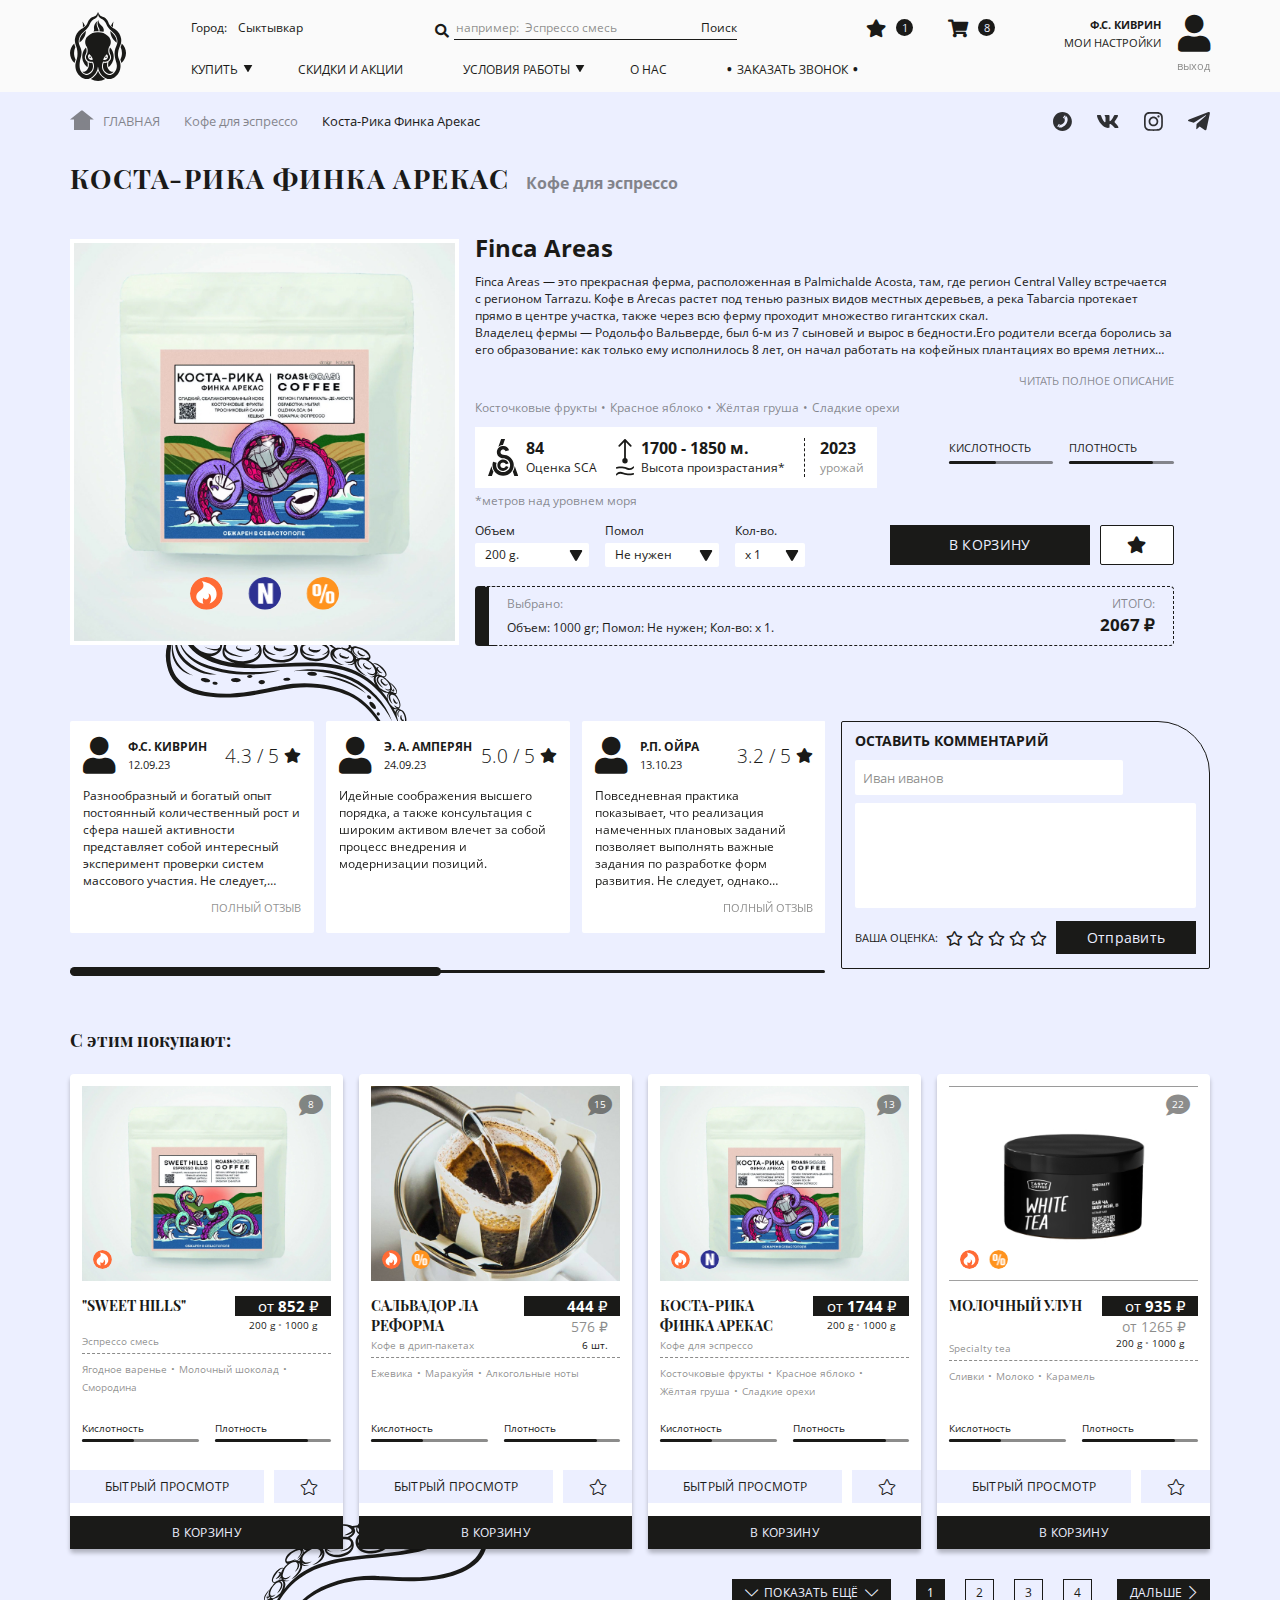
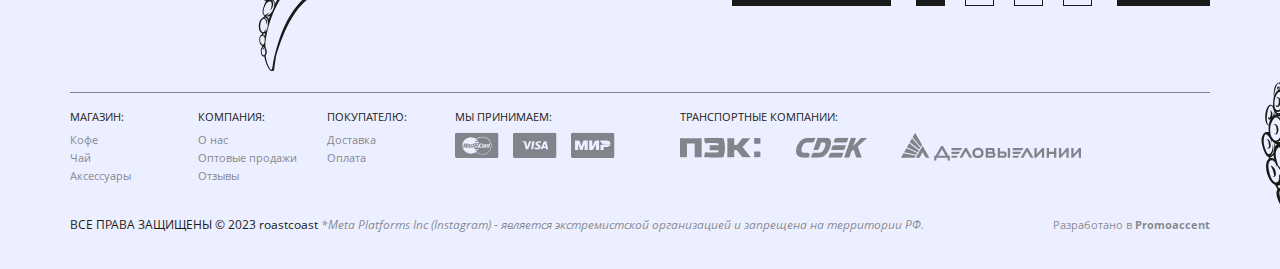
==== card.html @ 5ac7c82b "Add files via upload" ====
<!DOCTYPE html>
<!--[if lt IE 7]><html lang="ru" class="lt-ie9 lt-ie8 lt-ie7"><![endif]-->
<!--[if IE 7]><html lang="ru" class="lt-ie9 lt-ie8"><![endif]-->
<!--[if IE 8]><html lang="ru" class="lt-ie9"><![endif]-->
<!--[if gt IE 8]><!-->
<html lang="ru">
<!--<![endif]-->
<head>
	<meta charset="utf-8" />
	<title>Заголовок</title>
	<meta http-equiv="X-UA-Compatible" content="IE=edge" />
	<meta name="viewport" content="width=device-width, initial-scale=1.0" />
	<meta name="format-detection" content="telephone=no" />
	<link rel="shortcut icon" href="favicon.png" />
	<link rel="stylesheet" href="libs/bootstrap/bootstrap-grid.css" />
	<link rel="stylesheet" href="libs/fontawesome-free-5.12.0-web/css/all.min.css" />
	<link rel="stylesheet" href="libs/fancybox/jquery.fancybox.css" />
	<link rel="stylesheet" href="libs/swiper/css/scrollbar.css">
	<link rel="stylesheet" href="libs/swiper/css/style.css">
	<link rel="stylesheet" href="libs/swiper/css/swiper-bundle.min.css">
	<link rel="stylesheet" href="libs/slick-1.5.9/slick/slick.css" />
	<link rel="stylesheet" href="libs/slick-1.5.9/slick/slick-theme.css" />
	<link rel="stylesheet" href="libs/modal-video/modal-video.css" />
	<link rel="stylesheet" href="css/fonts.css" />
	<link rel="stylesheet" href="css/main.css?ver=1.11" />
	<link rel="stylesheet" href="css/media.css?ver=1.11" />
</head>
<body>

	<div class="wrapper wrapper_page">

		<header class="header default">
			<div class="container">
				<div class="header__wrapper">
					<a href="#" class="logo">
						<img src="img/logo.svg" alt="alt">
					</a>
					<div class="header__content">
						<div class="header__top">
							<div class="location-main">Город: <span>Сыктывкар</span></div>
							<div class="form-search">
								<form>
									<div class="icon-searh"><i class="fas fa-search"></i></div>
									<input type="text" placeholder="например:  Эспрессо смесь" required="required">
									<button class="btn-search">Поиск</button>
								</form>
							</div>
							<div class="header__buttons">
								<a href="#" class="btn-header">
									<i class="fas fa-star"></i>
									<span class="btn-header__value">1</span>
								</a>
								<a href="#" class="btn-header">
									<i class="fas fa-shopping-cart"></i>
									<span class="btn-header__value">8</span>
								</a>
							</div>
							<div class="header__links">
								<div class="wrap-user">
									<div class="user-header">
										<div class="user-header__content">
											<div class="user-header__name">Ф.С. Киврин</div>
											<div class="user-header__descr">МОИ НАСТРОЙКИ</div>
										</div>
										<div class="user-header__image">
											<i class="fas fa-user"></i>
										</div>
									</div>
									<div class="dropdown-user">
										<div class="dropdown-user__title">Аккаунт</div>
										<ul>
											<li><a href="#">Редактировать данные</a></li>
											<li><a href="#">Активные заказы</a></li>
											<li><a href="#">Избанное</a></li>
											<li><a href="#">История заказов</a></li>
											<li><a href="#">Корзина</a></li>
										</ul>
									</div>
									<a href="#" class="link-leave">выход</a>
								</div>
							</div>
						</div>
						<div class="header__bottom">
							<ul class="menu">
								<li class="menu__haschild">
									<a href="#">Купить</a>
									<div class="menu__dropdown">
										<ul>
											<li>
												<a href="#">Кофе</a>
												<ul>
													<li><a href="#">для эспрессо</a></li>
													<li><a href="#">для фильтра</a></li>
													<li><a href="#">в дрип пакетах</a></li>
												</ul>
											</li>
											<li><a href="#">Чай</a></li>
											<li><a href="#">Аксессуары</a></li>
										</ul>
									</div>
								</li>
								<li><a href="#">Скидки и акции</a></li>
								<li class="menu__haschild">
									<a href="#">Условия работы</a>
									<div class="menu__dropdown">
										<ul>
											<li><a href="#">Доставка и оплата</a></li>
											<li><a href="#">Оптовым покупателям</a></li>
										</ul>
									</div>
								</li>
								<li><a href="#">О НАС</a></li>
							</ul>
							<a href="#" class="btn-text"><strong>•</strong>Заказать звонок <strong>•</strong></a>
						</div>
					</div>
					<div class="header__buttons header__buttons_mobile">
						<a href="#" class="btn-header">
							<i class="fas fa-star"></i>
							<span class="btn-header__value">1</span>
						</a>
						<a href="#" class="btn-header">
							<i class="fas fa-shopping-cart"></i>
							<span class="btn-header__value">8</span>
						</a>
					</div>
					<span class='sandwich'>
						<span class='sw-topper'></span>
						<span class='sw-bottom'></span>
						<span class='sw-footer'></span>
					</span>
				</div>
				<ul class="socials-header">
					<li><a href="#"><img src="img/tel.svg" alt="alt"></a></li>
					<li><a href="#"><img src="img/vk.svg" alt="alt"></a></li>
					<li><a href="#"><img src="img/inst.svg" alt="alt"></a></li>
					<li><a href="#"><img src="img/tg.svg" alt="alt"></a></li>
				</ul>
			</div>
			<div class="menu-overlay"></div>
		</header>

		<section class="page-card">
			<div class="container">
				<ul class="breadcrumbs">
					<li><a href="#">ГЛАВНАЯ</a></li>
					<li><a href="#">Кофе для эспрессо</a></li>
					<li>Коста-Рика Финка Арекас</li>
				</ul>
				<div class="page-card__head">
					<h1 class="title-section">КОСТА-РИКА ФИНКА АРЕКАС</h1>
					<div class="page-card__descr">Кофе для эспрессо</div>
				</div>
				<div class="row page-card__top">
					<div class="col-lg-4">
						<div class="card-image">
							<ul class="list-status">
								<li><div class="item-status hot"></div></li>
								<li><div class="item-status new"></div></li>
								<li><div class="item-status discount"></div></li>
							</ul>
							<img src="img/page_card1.jpg" alt="alt">
						</div>
					</div>
					<div class="col-xl-7 col-lg-8">
						<div class="page-card__right">
							<div class="description-card">
								<h2 class="description-card__title">Finca Areas  </h2>
								<div class="description-card__text">
									<p>Finca Areas — это прекрасная ферма, расположенная в Palmichalde Acosta, там, где регион Central Valley встречается с регионом Tarrazu. Кофе в Arecas растет под тенью разных видов местных деревьев, а река Tabarcia протекает прямо в центре участка, также через всю ферму проходит множество гигантских скал.</p>
									<p>Владелец фермы — Родольфо Вальверде, был 6-м из 7 сыновей и вырос в бедности.Его родители всегда боролись за его образование: как только ему исполнилось 8 лет, он начал работать на кофейных плантациях во время летних каникул, чтобы накопить денег для покупки школьной формы.</p>
									<p>Родольфо, всегда был трудолюбивым и любознательным, он приобрел ферму Finca Areas 3 года назад, как только у него появилась возможность начать собственный бизнес. У него особая связь с кофе, и сам он помнит прошлое и всегда повторяет: Кофе дал мне все. Там, где многие обычно терпят неудачу, Родольфо смог создать успешный бизнес и продолжает его успешно развивать, способствуя развитию всего кофейного комьюнити.</p>
								</div>
								<div class="description-card__bottom">
									<a href="#">Читать полное описание</a>
								</div>
							</div>
							<div class="card-features">
								<span>Косточковые фрукты</span> 
								<span>Красное яблоко</span>
								<span>Жёлтая груша</span>
								<span>Сладкие орехи</span>
							</div>
							<div class="card-properties">
								<div class="card-properties_rating">
									<div class="rating-card">
										<div class="rating-card__item">
											<div class="rating-card__image">
												<img src="img/ic_rating1.svg" alt="alt">
											</div>
											<div class="rating-card__content">
												<div class="rating-card__value">84</div>
												<p>Оценка SCA</p>
											</div>
										</div>
										<div class="rating-card__item">
											<div class="rating-card__image">
												<img src="img/ic_rating2.svg" alt="alt">
											</div>
											<div class="rating-card__content">
												<div class="rating-card__value">1700 - 1850 м.</div>
												<p>Высота произрастания*</p>
											</div>
										</div>
										<div class="rating-card__item rating-card__item_year">
											<div class="rating-card__content">
												<div class="rating-card__value">2023</div>
												<p>Урожай</p>
											</div>
										</div>
									</div>
									<div class="rating-descr">*метров над уровнем моря</div>
								</div>
								<div class="progressbars-card">
									<div class="row">
										<div class="col-6">
											<div class="title-progressbar">Кислотность</div>
											<div class="progressbar">
												<span style="width: 45%;"></span>
											</div>
										</div>
										<div class="col-6">
											<div class="title-progressbar">Плотность</div>
											<div class="progressbar">
												<span style="width: 80%;"></span>
											</div>
										</div>
									</div>
								</div>
							</div>
							<div class="card-actions">
								<div class="selects-card">
									<div class="row">
										<div class="col-md">
											<div class="title-select">Объем</div>
											<div class="item-select">
												<select>
													<option value="1">200 g.</option>
													<option value="1">1000 g.</option>
												</select>
											</div>
										</div>
										<div class="col-md">
											<div class="title-select">Помол</div>
											<div class="item-select">
												<select>
													<option value="1">Не нужен</option>
													<option value="1">Нужен</option>
												</select>
											</div>
										</div>
										<div class="col-md-3">
											<div class="title-select">Кол-во.</div>
											<div class="item-select">
												<select>
													<option value="1">x 1</option>
													<option value="1">x 2</option>
													<option value="1">x 3</option>
													<option value="1">x 4</option>
													<option value="1">x 5</option>
												</select>
											</div>
										</div>
									</div>
								</div>
								<div class="buttons-card">
									<a href="#" class="btn-main"><span>В КОРЗИНУ</span></a>
									<a href="#" class="btn-star btn-star_card"><i class="fas fa-star"></i></a>
								</div>
							</div>
							<div class="total-card total-card_page">
								<div class="total-card__left">
									<div class="total-card__title">Выбрано:</div>
									<p>Объем: 1000 gr;   Помол: Не нужен;   Кол-во: x 1.</p>
								</div>
								<div class="total-card__right">
									<div class="total-card__title">ИТОГО:</div>
									<div class="total-card__price">2067 ₽</div>
								</div>
							</div>
						</div>
					</div>
				</div>
				<div class="row">
					<div class="col-lg-8">
						<div class="slider-reviews swiper-container">
							<div class="swiper-wrapper">
								<div class="swiper-slide">
									<div class="item-review">
										<div class="item-review__head">
											<div class="item-review__image">
												<i class="fas fa-user"></i>
											</div>
											<div class="item-review__content">
												<div class="item-review__name">Ф.С. Киврин</div>
												<div class="item-review__date">12.09.23</div>
											</div>
											<div class="item-review__rating">4.3 / 5 <i class="fas fa-star"></i></div>
										</div>
										<div class="item-review__text">
											<span class="text-inline">Разнообразный и богатый опыт постоянный количественный рост и сфера нашей активности представляет собой интересный эксперимент проверки систем массового участия. Не следует, однако забывать, что постоянный количественный рост и сфера нашей активности способствует подготовки и реализации дальнейших направлений развития.</span>
										</div>
										<div class="item-review__more">
											<a href="#">Полный отзыв</a>
										</div>
									</div>
								</div>
								<div class="swiper-slide">
									<div class="item-review">
										<div class="item-review__head">
											<div class="item-review__image">
												<i class="fas fa-user"></i>
											</div>
											<div class="item-review__content">
												<div class="item-review__name">Э. А. Амперян</div>
												<div class="item-review__date">24.09.23</div>
											</div>
											<div class="item-review__rating">5.0 / 5 <i class="fas fa-star"></i></div>
										</div>
										<div class="item-review__text">
											<span class="text-inline">Идейные соображения высшего порядка, а также консультация с широким активом влечет за собой процесс внедрения и модернизации позиций.</span>
										</div>
										<div class="item-review__more">
											<a href="#">Полный отзыв</a>
										</div>
									</div>
								</div>
								<div class="swiper-slide">
									<div class="item-review">
										<div class="item-review__head">
											<div class="item-review__image">
												<i class="fas fa-user"></i>
											</div>
											<div class="item-review__content">
												<div class="item-review__name">Р.П. ОЙРА</div>
												<div class="item-review__date">13.10.23</div>
											</div>
											<div class="item-review__rating">3.2 / 5 <i class="fas fa-star"></i></div>
										</div>
										<div class="item-review__text">
											<span class="text-inline">Повседневная практика показывает, что реализация намеченных плановых заданий позволяет выполнять важные задания по разработке форм развития. Не следует, однако забывать...</span>
										</div>
										<div class="item-review__more">
											<a href="#">Полный отзыв</a>
										</div>
									</div>
								</div>
								<div class="swiper-slide">
									<div class="item-review">
										<div class="item-review__head">
											<div class="item-review__image">
												<i class="fas fa-user"></i>
											</div>
											<div class="item-review__content">
												<div class="item-review__name">Ф.С. Киврин</div>
												<div class="item-review__date">12.09.23</div>
											</div>
											<div class="item-review__rating">4.3 / 5 <i class="fas fa-star"></i></div>
										</div>
										<div class="item-review__text">
											<span class="text-inline">Разнообразный и богатый опыт постоянный количественный рост и сфера нашей активности представляет собой интересный эксперимент проверки систем массового участия. Не следует, однако забывать, что постоянный количественный рост и сфера нашей активности способствует подготовки и реализации дальнейших направлений развития.</span>
										</div>
										<div class="item-review__more">
											<a href="#">Полный отзыв</a>
										</div>
									</div>
								</div>
								<div class="swiper-slide">
									<div class="item-review">
										<div class="item-review__head">
											<div class="item-review__image">
												<i class="fas fa-user"></i>
											</div>
											<div class="item-review__content">
												<div class="item-review__name">Э. А. Амперян</div>
												<div class="item-review__date">24.09.23</div>
											</div>
											<div class="item-review__rating">5.0 / 5 <i class="fas fa-star"></i></div>
										</div>
										<div class="item-review__text">
											<span class="text-inline">Идейные соображения высшего порядка, а также консультация с широким активом влечет за собой процесс внедрения и модернизации позиций.</span>
										</div>
										<div class="item-review__more">
											<a href="#">Полный отзыв</a>
										</div>
									</div>
								</div>
								<div class="swiper-slide">
									<div class="item-review">
										<div class="item-review__head">
											<div class="item-review__image">
												<i class="fas fa-user"></i>
											</div>
											<div class="item-review__content">
												<div class="item-review__name">Р.П. ОЙРА</div>
												<div class="item-review__date">13.10.23</div>
											</div>
											<div class="item-review__rating">3.2 / 5 <i class="fas fa-star"></i></div>
										</div>
										<div class="item-review__text">
											<span class="text-inline">Повседневная практика показывает, что реализация намеченных плановых заданий позволяет выполнять важные задания по разработке форм развития. Не следует, однако забывать...</span>
										</div>
										<div class="item-review__more">
											<a href="#">Полный отзыв</a>
										</div>
									</div>
								</div>
							</div>
							<div class="swiper-controls">
								<div class="swiper-scrollbar"></div>
							</div>
						</div>
					</div>
					<div class="col-lg-4">
						<div class="form-comment">
							<div class="title-min">Оставить комментарий</div>
							<form>
								<div class="item-form">
									<input type="text" placeholder="Иван иванов" required="required">
								</div>
								<div class="item-form">
									<textarea required="required"></textarea>
								</div>
								<div class="form-comment__bottom">
									<div class="rating-wrap">
										<div class="title-rating">Ваша оценка:</div>
										<div class="rating">
											<div class="rating__item" data-value="1"><i class="far fa-star"></i></div>
											<div class="rating__item" data-value="2"><i class="far fa-star"></i></div>
											<div class="rating__item" data-value="3"><i class="far fa-star"></i></div>
											<div class="rating__item" data-value="4"><i class="far fa-star"></i></div>
											<div class="rating__item" data-value="5"><i class="far fa-star"></i></div>
										</div>
									</div>
									<button class="btn-main"><span>Отправить</span></button>
								</div>
							</form>
						</div>
					</div>
				</div>
			</div>
		</section>

		<section class="recomendation">
			<div class="container">
				<h2 class="title-small">С этим покупают:</h2>
				<div class="row row_catalog">
					<div class="col-lg-3 col-md-4 col-sm-6">
						<div class="item-catalog">
							<a href="#" class="icon-comments">
								<i class="fas fa-comment"></i>
								<span>8</span>
							</a>
							<ul class="list-status">
								<li><div class="item-status hot"></div></li>
							</ul>
							<a href="#" class="item-catalog__image">
								<img src="img/catalog1.jpg" alt="alt">
							</a>
							<div class="item-catalog__top">
								<a href="#" class="item-catalog__title">"SWEET HILLS"</a>
								<div class="item-catalog__prices">
									<div class="price-main">от <strong>852</strong> ₽</div>
									<div class="descr-price">200 g <span>•</span> 1000 g</div>
								</div>
							</div>
							<div class="item-catalog__info"> Эспрессо смесь</div>
							<div class="item-catalog__features">
								<span>Ягодное варенье</span> 
								<span>Молочный шоколад</span>
								<span>Смородина</span>
							</div>
							<div class="item-catalog__progressbars">
								<div class="row">
									<div class="col-6">
										<div class="title-progressbar">Кислотность</div>
										<div class="progressbar">
											<span style="width: 45%;"></span>
										</div>
									</div>
									<div class="col-6">
										<div class="title-progressbar">Плотность</div>
										<div class="progressbar">
											<span style="width: 80%;"></span>
										</div>
									</div>
								</div>
							</div>
							<div class="item-catalog__bottom">
								<div class="item-catalog__buttons">
									<a href="#fast-view" class="btn-main fancybox">БЫТРЫЙ ПРОСМОТР</a>
									<a href="#" class="btn-star"><i class="fal fa-star"></i></a>
								</div>
								<a href="#successfully-addcart" class="btn-main fancybox">В КОРЗИНУ</a>
							</div>
						</div>
					</div>
					<div class="col-lg-3 col-md-4 col-sm-6">
						<div class="item-catalog">
							<a href="#" class="icon-comments">
								<i class="fas fa-comment"></i>
								<span>15</span>
							</a>
							<ul class="list-status">
								<li><div class="item-status hot"></div></li>
								<li><div class="item-status discount"></div></li>
							</ul>
							<a href="#" class="item-catalog__image">
								<img src="img/catalog2.jpg" alt="alt">
							</a>
							<div class="item-catalog__top">
								<a href="#" class="item-catalog__title">Сальвадор Ла Реформа</a>
								<div class="item-catalog__prices">
									<div class="price-main"><strong>444 </strong> ₽</div>
									<div class="price-old">576 ₽</div>
								</div>
							</div>
							<div class="item-catalog__info">Кофе в дрип-пакетах <span>6 шт.</span></div>
							<div class="item-catalog__features">
								<span>Ежевика</span> 
								<span>Маракуйя</span>
								<span>Алкогольные ноты</span>
							</div>
							<div class="item-catalog__progressbars">
								<div class="row">
									<div class="col-6">
										<div class="title-progressbar">Кислотность</div>
										<div class="progressbar">
											<span style="width: 45%;"></span>
										</div>
									</div>
									<div class="col-6">
										<div class="title-progressbar">Плотность</div>
										<div class="progressbar">
											<span style="width: 80%;"></span>
										</div>
									</div>
								</div>
							</div>
							<div class="item-catalog__bottom">
								<div class="item-catalog__buttons">
									<a href="#fast-view" class="btn-main fancybox">БЫТРЫЙ ПРОСМОТР</a>
									<a href="#" class="btn-star"><i class="fal fa-star"></i></a>
								</div>
								<a href="#successfully-addcart" class="btn-main fancybox">В КОРЗИНУ</a>
							</div>
						</div>
					</div>
					<div class="col-lg-3 col-md-4 col-sm-6">
						<div class="item-catalog">
							<a href="#" class="icon-comments">
								<i class="fas fa-comment"></i>
								<span>13</span>
							</a>
							<ul class="list-status">
								<li><div class="item-status hot"></div></li>
								<li><div class="item-status new"></div></li>
							</ul>
							<a href="#" class="item-catalog__image">
								<img src="img/catalog3.jpg" alt="alt">
							</a>
							<div class="item-catalog__top">
								<a href="#" class="item-catalog__title">КОСТА-РИКА ФИНКА АРЕКАС</a>
								<div class="item-catalog__prices">
									<div class="price-main">от <strong>1744</strong> ₽</div>
									<div class="descr-price">200 g <span>•</span> 1000 g</div>
								</div>
							</div>
							<div class="item-catalog__info">Кофе для эспрессо</div>
							<div class="item-catalog__features">
								<span>Косточковые фрукты</span> 
								<span>Красное яблоко</span>
								<span>Жёлтая груша</span>
								<span>Сладкие орехи</span>
							</div>
							<div class="item-catalog__progressbars">
								<div class="row">
									<div class="col-6">
										<div class="title-progressbar">Кислотность</div>
										<div class="progressbar">
											<span style="width: 45%;"></span>
										</div>
									</div>
									<div class="col-6">
										<div class="title-progressbar">Плотность</div>
										<div class="progressbar">
											<span style="width: 80%;"></span>
										</div>
									</div>
								</div>
							</div>
							<div class="item-catalog__bottom">
								<div class="item-catalog__buttons">
									<a href="#fast-view" class="btn-main fancybox">БЫТРЫЙ ПРОСМОТР</a>
									<a href="#" class="btn-star"><i class="fal fa-star"></i></a>
								</div>
								<a href="#successfully-addcart" class="btn-main fancybox">В КОРЗИНУ</a>
							</div>
						</div>
					</div>
					<div class="col-lg-3 col-md-4 col-sm-6">
						<div class="item-catalog">
							<a href="#" class="icon-comments">
								<i class="fas fa-comment"></i>
								<span>22</span>
							</a>
							<ul class="list-status">
								<li><div class="item-status hot"></div></li>
								<li><div class="item-status discount"></div></li>
							</ul>
							<a href="#" class="item-catalog__image">
								<img src="img/catalog4.jpg" alt="alt">
							</a>
							<div class="item-catalog__top">
								<a href="#" class="item-catalog__title">МОЛОЧНЫЙ УЛУН</a>
								<div class="item-catalog__prices">
									<div class="price-main">от <strong>935</strong> ₽</div>
									<div class="price-old">от 1265 ₽</div>
									<div class="descr-price">200 g <span>•</span> 1000 g</div>
								</div>
							</div>
							<div class="item-catalog__info">Specialty tea </div>
							<div class="item-catalog__features">
								<span>Cливки</span> 
								<span>Молоко</span>
								<span>Карамель</span>
							</div>
							<div class="item-catalog__progressbars">
								<div class="row">
									<div class="col-6">
										<div class="title-progressbar">Кислотность</div>
										<div class="progressbar">
											<span style="width: 45%;"></span>
										</div>
									</div>
									<div class="col-6">
										<div class="title-progressbar">Плотность</div>
										<div class="progressbar">
											<span style="width: 80%;"></span>
										</div>
									</div>
								</div>
							</div>
							<div class="item-catalog__bottom">
								<div class="item-catalog__buttons">
									<a href="#fast-view" class="btn-main fancybox">БЫТРЫЙ ПРОСМОТР</a>
									<a href="#" class="btn-star"><i class="fal fa-star"></i></a>
								</div>
								<a href="#successfully-addcart" class="btn-main fancybox">В КОРЗИНУ</a>
							</div>
						</div>
					</div>
				</div>
				<div class="navigation-catalog">
					<div class="btn-main"> <i class="fal fa-chevron-down"></i><span>ПОКАЗАТЬ ЕЩЁ</span> <i class="fal fa-chevron-down"></i></div>
					<div class="item-number active">1</div>
					<div class="item-number">2</div>
					<div class="item-number">3</div>
					<div class="item-number">4</div>
					<div class="btn-main"><span>ДАЛЬШЕ</span> <i class="fal fa-chevron-right"></i></div>
				</div>
			</div>
		</section>

		<footer class="footer">
			<div class="container">
				<hr>
				<div class="row">
					<div class="col-lg-6">
						<div class="row">
							<div class="col-lg col-6">
								<div class="footer__title">МАГАЗИН:</div>
								<ul class="footer__nav">
									<li><a href="#">Кофе</a></li>
									<li><a href="#">Чай</a></li>
									<li><a href="#">Аксессуары</a></li>
								</ul>
							</div>
							<div class="col-lg col-6">
								<div class="footer__title">КОМПАНИЯ:</div>
								<ul class="footer__nav">
									<li><a href="#">О нас</a></li>
									<li><a href="#">Оптовые продажи</a></li>
									<li><a href="#">Отзывы</a></li>
								</ul>
							</div>
							<div class="col-lg col-6">
								<div class="footer__title">ПОКУПАТЕЛЮ:</div>
								<ul class="footer__nav">
									<li><a href="#">Доставка</a></li>
									<li><a href="#">Оплата</a></li>
								</ul>
							</div>
							<div class="col-lg-4 col-6">
								<div class="footer__title">МЫ ПРИНИМАЕМ:</div>
								<ul class="list-icons">
									<li>
										<img src="img/ic_payment1.svg" alt="alt">
									</li>
									<li>
										<img src="img/ic_payment2.svg" alt="alt">
									</li>
									<li>
										<img src="img/ic_payment3.svg" alt="alt">
									</li>
								</ul>
							</div>
						</div>
					</div>
					<div class="col-lg-6 col_companies">
						<div class="footer__title">ТРАНСПОРТНЫЕ КОМПАНИИ:</div>
						<ul class="list-icons">
							<li>
								<img src="img/ic_company1.svg" alt="alt">
							</li>
							<li>
								<img src="img/ic_company2.svg" alt="alt">
							</li>
							<li>
								<img src="img/ic_company3.svg" alt="alt">
							</li>
						</ul>
					</div>
				</div>
				<div class="footer__bottom">
					<div class="footer__copyright">ВСЕ ПРАВА ЗАЩИЩЕНЫ © 2023 roastcoast <span>*Meta Platforms Inc (Instagram) - является экстремистской организацией и запрещена на территории РФ.</span></div>
					<div class="footer__create">Разработано в <a href="#">Promoaccent</a></div>
				</div>
				<div class="tentacle__footer">
					<img src="img/tentacle_footer1.svg" alt="alt">
				</div>
			</div>
		</footer>
		
	</div>

	<div id="fast-view" class="modal-block">
		<div class="modal-card">
			<div class="logo-modal">
				<img src="img/rostcoast.svg" alt="alt">
			</div>
			<div class="row">
				<div class="col-md-6">
					<div class="modal-card__image">
						<a href="#" class="icon-comments">
							<i class="fas fa-comment"></i>
							<span>15</span>
						</a>
						<ul class="list-status">
							<li><div class="item-status hot"></div></li>
							<li><div class="item-status new"></div></li>
							<li><div class="item-status discount"></div></li>
						</ul>
						<img src="img/modal_card1.jpg" alt="alt">
					</div>
					<div class="text-card">
						<p>Finca Areas — это прекрасная ферма, расположенная в Palmichalde Acosta, там, где регион Central Valley встречается с регионом Tarrazu. Кофе в Arecas растет под тенью разных видов местных деревьев, а река Tabarcia протекает прямо в центре участка, также через всю ферму проходит множество гигантских скал. </p>
						<p>Владелец фермы — Родольфо Вальверде, был 6-м из 7 сыновей и вырос в бедности.Его родители всегда боролись за его образование: как только ему исполнилось 8 лет, он начал работать на кофейных плантациях во время летних каникул, чтобы накопить денег для покупки школьной формы.</p>
					</div>
					<div class="modal-card__links">
						<a href="#">Смотреть комментарии</a>
						<a href="#">Читать полное описание</a>
					</div>
				</div>
				<div class="col-md-6">
					<div class="modal-card__title">КОСТА-РИКА ФИНКА АРЕКАС</div>
					<div class="modal-card__descr">Кофе для эспрессо</div>
					<div class="info-card-wrap">
						<div class="card-features">
							<span>Косточковые фрукты</span> 
							<span>Красное яблоко</span>
							<span>Жёлтая груша</span>
							<span>Сладкие орехи</span>
						</div>
						<div class="card-prices">
							<div class="price-main">от <strong>544</strong> ₽</div>
							<div class="price-old"><span>старая цена:</span> от 865 ₽</div>
						</div>
					</div>
					<div class="details-card">
						<p>Регион: Пальмихаль-де-Акоста Тарразу.</p>
						<p>Разновидность: красный катуаи, катурра.</p>
						<p>Способ обработки: мытый.</p>
					</div>
					<div class="year-card"><span>2023</span>Урожай</div>
					<div class="rating-card">
						<div class="rating-card__item">
							<div class="rating-card__image">
								<img src="img/ic_rating1.svg" alt="alt">
							</div>
							<div class="rating-card__content">
								<div class="rating-card__value">84</div>
								<p>Оценка SCA</p>
							</div>
						</div>
						<div class="rating-card__item">
							<div class="rating-card__image">
								<img src="img/ic_rating2.svg" alt="alt">
							</div>
							<div class="rating-card__content">
								<div class="rating-card__value">1700 - 1850 м.</div>
								<p>Высота произрастания*</p>
							</div>
						</div>
					</div>
					<div class="rating-descr">*метров над уровнем моря</div>
					<div class="progressbars-card">
						<div class="row">
							<div class="col-6">
								<div class="title-progressbar">Кислотность</div>
								<div class="progressbar">
									<span style="width: 45%;"></span>
								</div>
							</div>
							<div class="col-6">
								<div class="title-progressbar">Плотность</div>
								<div class="progressbar">
									<span style="width: 80%;"></span>
								</div>
							</div>
						</div>
					</div>
					<div class="selects-card">
						<div class="row">
							<div class="col-lg">
								<div class="title-select">Объем</div>
								<div class="item-select">
									<select>
										<option value="1">200 g.</option>
										<option value="1">1000 g.</option>
									</select>
								</div>
							</div>
							<div class="col-lg">
								<div class="title-select">Помол</div>
								<div class="item-select">
									<select>
										<option value="1">Не нужен</option>
										<option value="1">Нужен</option>
									</select>
								</div>
							</div>
							<div class="col-lg-3">
								<div class="title-select">Кол-во.</div>
								<div class="item-select">
									<select>
										<option value="1">x 1</option>
										<option value="1">x 2</option>
										<option value="1">x 3</option>
										<option value="1">x 4</option>
										<option value="1">x 5</option>
									</select>
								</div>
							</div>
						</div>
					</div>
					<div class="total-card">
						<div class="total-card__left">
							<div class="total-card__title">Выбрано:</div>
							<p>Объем: 1000 gr;   Помол: Не нужен;   Кол-во: x 1.</p>
						</div>
						<div class="total-card__right">
							<div class="total-card__title">ИТОГО:</div>
							<div class="total-card__price">2067 ₽</div>
						</div>
					</div>
					<div class="buttons-card">
						<a href="#" class="btn-main btn-main_add-modal"><span>В КОРЗИНУ</span></a>
						<a href="#" class="btn-star btn-star_card"><i class="fas fa-star"></i></a>
					</div>
					<div class="button-basket-hidden">
						<a href="#" class="btn-main btn-main_white"><span>ПЕРЕЙТИ В КОРЗИНУ</span></a>
					</div>
				</div>
			</div>
		</div>
	</div>

	<div id="successfully-addcart" class="modal-block">
		<div class="modal-card">
			<div class="logo-modal">
				<img src="img/rostcoast.svg" alt="alt">
			</div>
			<div class="row">
				<div class="col-md-6">
					<div class="modal-card__image">
						<a href="#" class="icon-comments">
							<i class="fas fa-comment"></i>
							<span>15</span>
						</a>
						<ul class="list-status">
							<li><div class="item-status hot"></div></li>
							<li><div class="item-status new"></div></li>
							<li><div class="item-status discount"></div></li>
						</ul>
						<img src="img/modal_card1.jpg" alt="alt">
					</div>
				</div>
				<div class="col-md-6">
					<div class="modal-card__title">КОСТА-РИКА ФИНКА АРЕКАС</div>
					<div class="modal-card__descr">Кофе для эспрессо</div>
					<div class="title-successfully">УСПЕШНО ДОБАВЛЕНО В КОРЗИНУ</div>
					<div class="total-card">
						<div class="total-card__left">
							<div class="total-card__title">Выбрано:</div>
							<p>Объем: 1000 gr;   Помол: Не нужен;   Кол-во: x 1.</p>
						</div>
						<div class="total-card__right">
							<div class="total-card__title">ИТОГО:</div>
							<div class="total-card__price">2067 ₽</div>
						</div>
					</div>
					<div class="buttons-successfully">
						<div class="buttons-card">
							<a href="#" class="btn-main"><span>ПЕРЕЙТИ В КОРЗИНУ</span></a>
							<a href="#" class="btn-star btn-star_card"><i class="fas fa-star"></i></a>
						</div>
						<a href="#" class="btn-main">ПРОДОЛЖИТЬ ПОКУПКИ</a>
					</div>
				</div>
			</div>
			<div class="basket-amount">В вашей корзине: <strong>2 товара</strong> </div>
			<div class="line-basket">
				<div class="row align-items-center">
					<div class="col-md-5">
						<div class="line-basket__title">КОСТА-РИКА ФИНКА АРЕКАС</div>
					</div>
					<div class="col-md-5">
						<div class="line-basket__value"><span>Объем: 1000 gr;</span> <span>Помол: Не нужен;</span><span>Кол-во: x 1.</span></div>
					</div>
					<div class="col-md-2">
						<div class="line-basket__price">2067 ₽</div>
					</div>
				</div>
			</div>
			<div class="line-basket">
				<div class="row align-items-center">
					<div class="col-md-5">
						<div class="line-basket__title">Сальвадор Ла Реформа</div>
					</div>
					<div class="col-md-5">
						<div class="line-basket__value"><span>В упаковке.: 6 шт;</span> <span>Кол-во x 2.</span></div>
					</div>
					<div class="col-md-2">
						<div class="line-basket__price">1152 ₽</div>
					</div>
				</div>
			</div>
			<div class="bottom-basket">
				<a href="#" class="btn-main">ОФОРМИТЬ ЗАКАЗ</a>
				<div class="bottom-basket__total">
					<div class="bottom-basket__title">ВСЕГО НА СУММУ:</div>
					<div class="bottom-basket__price">3219 ₽</div>
				</div>
			</div>
		</div>
	</div>

	<div id="modal-registration" class="modal-block">
		<div class="modal-main">
			<div class="head-modal">
				<div class="head-modal__logo">
					<img src="img/logo.svg" alt="alt">
				</div>
			</div>
			<div class="modal-main__title">РЕГИСТРАЦИЯ</div>
			<form>
				<div class="row">
					<div class="col-md-6">
						<div class="item-form">
							<input type="text" placeholder="Киврин Фёдор" required="required">
							<div class="error-form">Ошибка ввода</div>
						</div>
					</div>
					<div class="col-md-6">
						<div class="item-form">
							<input type="text" placeholder="+ 7 900 123 45 67" class="input-phone" required="required">
							<div class="error-form">Не верный номер</div>
						</div>
					</div>
					<div class="col-md-6">
						<div class="item-form">
							<input type="email" placeholder="your-mail@mailservice.ru" required="required">
							<div class="error-form">Ошибка ввода</div>
						</div>
					</div>
					<div class="col-md-6">
						<div class="item-form">
							<input type="password" placeholder="*********" required="required">
							<div class="error-form">Пароль должен содержать как минимум восемь знаков, среди которых есть как прописные, так и строчные буквы</div>
						</div>
					</div>
					<div class="col-md-6 col_checkbox">
						<div class="checkbox">
							<label>
								<input type="checkbox" required="required" checked="checked" />
								<span>Я принимаю условия соглашения и даю своё согласие на обработку персональных данных в соответствии с <a href="#">Политикой конфиденциальности</a></span>
							</label>
						</div>
						<div class="error-form">Неоходимо принять пользовательское соглашение</div>
					</div>
					<div class="col-md-6">
						<button class="btn-main">РЕГИСТРАЦИЯ</button>
						<div class="auth-link">Уже есть аккаунт? <a href="#">ВОЙТИ</a></div>
					</div>
				</div>
			</form>
			<div class="bottom-logo">
				<img src="img/roastcoast2.svg" alt="alt">
			</div>
			<div class="modal-main__tentacles"></div>
		</div>
	</div>

	<div id="successful-registration" class="modal-block">
		<div class="modal-main">
			<div class="head-modal">
				<div class="head-modal__logo">
					<img src="img/logo.svg" alt="alt">
				</div>
			</div>
			<div class="modal-main__title">РЕГИСТРАЦИЯ</div>
			<div class="title-successful-registration">РЕГИСТРАЦИЯ УСПЕШНО ЗАВЕРШЕНА</div>
			<div class="text-successful-registration">На ваш email <strong>yanusnevstruev@niichavo.su</strong> <br>было отправлено псьмо для подтверждения регистрации.</div>
			<div class="close-modal">ЗАКРЫТЬ ЭТО ОКНО <div class="close-modal__icon"></div></div>
			<div class="bottom-logo">
				<img src="img/roastcoast2.svg" alt="alt">
			</div>
			<div class="modal-main__tentacles"></div>
		</div>
	</div>

	<div id="modal-signin" class="modal-block">
		<div class="modal-main">
			<div class="head-modal">
				<div class="head-modal__logo">
					<img src="img/logo.svg" alt="alt">
				</div>
			</div>
			<div class="modal-main__title">ВХОД</div>
			<form>
				<div class="row">
					<div class="col-md-6">
						<div class="item-form">
							<input type="email" placeholder="your-mail@mailservice.ru" required="required">
						</div>
					</div>
					<div class="col-md-6">
						<div class="item-form">
							<input type="password" placeholder="*********" required="required">
						</div>
					</div>
					<div class="col-md-6 col_checkbox">
						<div class="checkbox">
							<label>
								<input type="checkbox" required="required" checked="checked" />
								<span>ЗАПОМНИТЬ МЕНЯ</span>
							</label>
						</div>
					</div>
					<div class="col-md-6">
						<button class="btn-main">РЕГИСТРАЦИЯ</button>
						<div class="auth-link">Забыли пароль? <a href="#">НАПОМНИТЬ</a></div>
					</div>
				</div>
				<div class="error-form">Ошибка, не верный логин или пароль.</div>
			</form>
			<div class="bottom-logo">
				<img src="img/roastcoast2.svg" alt="alt">
			</div>
			<div class="modal-main__tentacles"></div>
		</div>
	</div>

	<!--[if lt IE 9]>
	<script src="libs/html5shiv/es5-shim.min.js"></script>
	<script src="libs/html5shiv/html5shiv.min.js"></script>
	<script src="libs/html5shiv/html5shiv-printshiv.min.js"></script>
	<script src="libs/respond/respond.min.js"></script>
<![endif]-->
<script src="libs/jquery/jquery-3.6.0.min.js"></script>
<script src="libs/jquery-mousewheel/jquery.mousewheel.min.js"></script>
<script src="libs/fancybox/jquery.fancybox.pack.js"></script>
<script src="libs/slick-1.5.9/slick/slick.min.js"></script>
<script src="libs/scroll2id/PageScroll2id.min.js"></script>
<script src="libs/swiper/js/swiper-bundle.min.js"></script>
<script src="libs/mask/jquery.maskedinput.js"></script>
<script src="libs/modal-video/jquery-modal-video.min.js"></script>
<script src="libs/jQueryFormStyler-master/jquery.formstyler.min.js"></script>
<script src="js/common.js?ver=1.11"></script>
<!-- Yandex.Metrika counter --><!-- /Yandex.Metrika counter -->
<!-- Google Analytics counter --><!-- /Google Analytics counter -->
</body>
</html>
---- libs/swiper/css/scrollbar.css ----
/* Scrollbar */
.swiper-scrollbar {
  border-radius: 10px;
  position: relative;
  -ms-touch-action: none;
  background: rgba(0, 0, 0, 0.1);
  .swiper-container-horizontal > & {
    position: absolute;
    left: 1%;
    bottom: 3px;
    z-index: 50;
    height: 5px;
    width: 98%;
  }
  .swiper-container-vertical > & {
    position: absolute;
    right: 3px;
    top: 1%;
    z-index: 50;
    width: 5px;
    height: 98%;
  }
}
.swiper-scrollbar-drag {
  height: 100%;
  width: 100%;
  position: relative;
  background: rgba(0, 0, 0, 0.5);
  border-radius: 10px;
  left: 0;
  top: 0;
}
.swiper-scrollbar-cursor-drag {
  cursor: move;
}
.swiper-scrollbar-lock {
  display: none;
}
---- libs/swiper/css/style.css ----
/**
 * Swiper 6.7.0
 * Most modern mobile touch slider and framework with hardware accelerated transitions
 * https://swiperjs.com
 *
 * Copyright 2014-2021 Vladimir Kharlampidi
 *
 * Released under the MIT License
 *
 * Released on: May 31, 2021
 */

 @font-face {
    font-family: 'swiper-icons';
    src: url('data:application/font-woff;charset=utf-8;base64, [base64]//wADZ2x5ZgAAAywAAADMAAAD2MHtryVoZWFkAAABbAAAADAAAAA2E2+eoWhoZWEAAAGcAAAAHwAAACQC9gDzaG10eAAAAigAAAAZAAAArgJkABFsb2NhAAAC0AAAAFoAAABaFQAUGG1heHAAAAG8AAAAHwAAACAAcABAbmFtZQAAA/gAAAE5AAACXvFdBwlwb3N0AAAFNAAAAGIAAACE5s74hXjaY2BkYGAAYpf5Hu/j+W2+MnAzMYDAzaX6QjD6/4//Bxj5GA8AuRwMYGkAPywL13jaY2BkYGA88P8Agx4j+/8fQDYfA1AEBWgDAIB2BOoAeNpjYGRgYNBh4GdgYgABEMnIABJzYNADCQAACWgAsQB42mNgYfzCOIGBlYGB0YcxjYGBwR1Kf2WQZGhhYGBiYGVmgAFGBiQQkOaawtDAoMBQxXjg/wEGPcYDDA4wNUA2CCgwsAAAO4EL6gAAeNpj2M0gyAACqxgGNWBkZ2D4/wMA+xkDdgAAAHjaY2BgYGaAYBkGRgYQiAHyGMF8FgYHIM3DwMHABGQrMOgyWDLEM1T9/w8UBfEMgLzE////P/5//f/V/xv+r4eaAAeMbAxwIUYmIMHEgKYAYjUcsDAwsLKxc3BycfPw8jEQA/[base64]/uznmfPFBNODM2K7MTQ45YEAZqGP81AmGGcF3iPqOop0r1SPTaTbVkfUe4HXj97wYE+yNwWYxwWu4v1ugWHgo3S1XdZEVqWM7ET0cfnLGxWfkgR42o2PvWrDMBSFj/IHLaF0zKjRgdiVMwScNRAoWUoH78Y2icB/yIY09An6AH2Bdu/UB+yxopYshQiEvnvu0dURgDt8QeC8PDw7Fpji3fEA4z/PEJ6YOB5hKh4dj3EvXhxPqH/SKUY3rJ7srZ4FZnh1PMAtPhwP6fl2PMJMPDgeQ4rY8YT6Gzao0eAEA409DuggmTnFnOcSCiEiLMgxCiTI6Cq5DZUd3Qmp10vO0LaLTd2cjN4fOumlc7lUYbSQcZFkutRG7g6JKZKy0RmdLY680CDnEJ+UMkpFFe1RN7nxdVpXrC4aTtnaurOnYercZg2YVmLN/d/gczfEimrE/fs/bOuq29Zmn8tloORaXgZgGa78yO9/cnXm2BpaGvq25Dv9S4E9+5SIc9PqupJKhYFSSl47+Qcr1mYNAAAAeNptw0cKwkAAAMDZJA8Q7OUJvkLsPfZ6zFVERPy8qHh2YER+3i/BP83vIBLLySsoKimrqKqpa2hp6+jq6RsYGhmbmJqZSy0sraxtbO3sHRydnEMU4uR6yx7JJXveP7WrDycAAAAAAAH//wACeNpjYGRgYOABYhkgZgJCZgZNBkYGLQZtIJsFLMYAAAw3ALgAeNolizEKgDAQBCchRbC2sFER0YD6qVQiBCv/H9ezGI6Z5XBAw8CBK/m5iQQVauVbXLnOrMZv2oLdKFa8Pjuru2hJzGabmOSLzNMzvutpB3N42mNgZGBg4GKQYzBhYMxJLMlj4GBgAYow/P/PAJJhLM6sSoWKfWCAAwDAjgbRAAB42mNgYGBkAIIbCZo5IPrmUn0hGA0AO8EFTQAA') format('woff');
    font-weight: 400;
    font-style: normal;
  }
  :root {
    --swiper-theme-color: #007aff;
  }
  .swiper-container {
    margin-left: auto;
    margin-right: auto;
    position: relative;
    overflow: hidden;
    list-style: none;
    padding: 0;
    /* Fix of Webkit flickering */
    z-index: 1;
  }
  .swiper-container-vertical > .swiper-wrapper {
    flex-direction: column;
  }
  .swiper-wrapper {
    position: relative;
    width: 100%;
    height: 100%;
    z-index: 1;
    display: flex;
    transition-property: transform;
    box-sizing: content-box;
  }
  .swiper-container-android .swiper-slide,
  .swiper-wrapper {
    transform: translate3d(0px, 0, 0);
  }
  .swiper-container-multirow > .swiper-wrapper {
    flex-wrap: wrap;
  }
  .swiper-container-multirow-column > .swiper-wrapper {
    flex-wrap: wrap;
    flex-direction: column;
  }
  .swiper-container-free-mode > .swiper-wrapper {
    transition-timing-function: ease-out;
    margin: 0 auto;
  }
  .swiper-container-pointer-events {
    touch-action: pan-y;
  }
  .swiper-container-pointer-events.swiper-container-vertical {
    touch-action: pan-x;
  }
  .swiper-slide {
    flex-shrink: 0;
    width: 100%;
    height: 100%;
    position: relative;
    transition-property: transform;
  }
  .swiper-slide-invisible-blank {
    visibility: hidden;
  }
  /* Auto Height */
  .swiper-container-autoheight,
  .swiper-container-autoheight .swiper-slide {
    height: auto;
  }
  .swiper-container-autoheight .swiper-wrapper {
    align-items: flex-start;
    transition-property: transform, height;
  }
  /* 3D Effects */
  .swiper-container-3d {
    perspective: 1200px;
  }
  .swiper-container-3d .swiper-wrapper,
  .swiper-container-3d .swiper-slide,
  .swiper-container-3d .swiper-slide-shadow-left,
  .swiper-container-3d .swiper-slide-shadow-right,
  .swiper-container-3d .swiper-slide-shadow-top,
  .swiper-container-3d .swiper-slide-shadow-bottom,
  .swiper-container-3d .swiper-cube-shadow {
    transform-style: preserve-3d;
  }
  .swiper-container-3d .swiper-slide-shadow-left,
  .swiper-container-3d .swiper-slide-shadow-right,
  .swiper-container-3d .swiper-slide-shadow-top,
  .swiper-container-3d .swiper-slide-shadow-bottom {
    position: absolute;
    left: 0;
    top: 0;
    width: 100%;
    height: 100%;
    pointer-events: none;
    z-index: 10;
  }
  .swiper-container-3d .swiper-slide-shadow-left {
    background-image: linear-gradient(to left, rgba(0, 0, 0, 0.5), rgba(0, 0, 0, 0));
  }
  .swiper-container-3d .swiper-slide-shadow-right {
    background-image: linear-gradient(to right, rgba(0, 0, 0, 0.5), rgba(0, 0, 0, 0));
  }
  .swiper-container-3d .swiper-slide-shadow-top {
    background-image: linear-gradient(to top, rgba(0, 0, 0, 0.5), rgba(0, 0, 0, 0));
  }
  .swiper-container-3d .swiper-slide-shadow-bottom {
    background-image: linear-gradient(to bottom, rgba(0, 0, 0, 0.5), rgba(0, 0, 0, 0));
  }
  /* CSS Mode */
  .swiper-container-css-mode > .swiper-wrapper {
    overflow: auto;
    scrollbar-width: none;
    /* For Firefox */
    -ms-overflow-style: none;
    /* For Internet Explorer and Edge */
  }
  .swiper-container-css-mode > .swiper-wrapper::-webkit-scrollbar {
    display: none;
  }
  .swiper-container-css-mode > .swiper-wrapper > .swiper-slide {
    scroll-snap-align: start start;
  }
  .swiper-container-horizontal.swiper-container-css-mode > .swiper-wrapper {
    scroll-snap-type: x mandatory;
  }
  .swiper-container-vertical.swiper-container-css-mode > .swiper-wrapper {
    scroll-snap-type: y mandatory;
  }
  :root {
    --swiper-navigation-size: 44px;
    /*
    --swiper-navigation-color: var(--swiper-theme-color);
    */
  }
  .swiper-button-prev,
  .swiper-button-next {
    position: absolute;
    top: 50%;
    width: calc(var(--swiper-navigation-size) / 44 * 27);
    height: var(--swiper-navigation-size);
    margin-top: calc(0px - (var(--swiper-navigation-size) / 2));
    z-index: 10;
    cursor: pointer;
    display: flex;
    align-items: center;
    justify-content: center;
    color: var(--swiper-navigation-color, var(--swiper-theme-color));
  }
  .swiper-button-prev.swiper-button-disabled,
  .swiper-button-next.swiper-button-disabled {
    opacity: 0.35;
    cursor: auto;
    pointer-events: none;
  }
  .swiper-button-prev:after,
  .swiper-button-next:after {
    font-family: swiper-icons;
    font-size: var(--swiper-navigation-size);
    text-transform: none !important;
    letter-spacing: 0;
    text-transform: none;
    font-variant: initial;
    line-height: 1;
  }
  .swiper-button-prev,
  .swiper-container-rtl .swiper-button-next {
    left: 10px;
    right: auto;
  }
  .swiper-button-prev:after,
  .swiper-container-rtl .swiper-button-next:after {
    content: 'prev';
  }
  .swiper-button-next,
  .swiper-container-rtl .swiper-button-prev {
    right: 10px;
    left: auto;
  }
  .swiper-button-next:after,
  .swiper-container-rtl .swiper-button-prev:after {
    content: 'next';
  }
  .swiper-button-prev.swiper-button-white,
  .swiper-button-next.swiper-button-white {
    --swiper-navigation-color: #ffffff;
  }
  .swiper-button-prev.swiper-button-black,
  .swiper-button-next.swiper-button-black {
    --swiper-navigation-color: #000000;
  }
  .swiper-button-lock {
    display: none;
  }
  :root {
    /*
    --swiper-pagination-color: var(--swiper-theme-color);
    */
  }
  .swiper-pagination {
    position: absolute;
    text-align: center;
    transition: 300ms opacity;
    transform: translate3d(0, 0, 0);
    z-index: 10;
  }
  .swiper-pagination.swiper-pagination-hidden {
    opacity: 0;
  }
  /* Common Styles */
  .swiper-pagination-fraction,
  .swiper-pagination-custom,
  .swiper-container-horizontal > .swiper-pagination-bullets {
    bottom: 10px;
    left: 0;
    width: 100%;
  }
  /* Bullets */
  .swiper-pagination-bullets-dynamic {
    overflow: hidden;
    font-size: 0;
  }
  .swiper-pagination-bullets-dynamic .swiper-pagination-bullet {
    transform: scale(0.33);
    position: relative;
  }
  .swiper-pagination-bullets-dynamic .swiper-pagination-bullet-active {
    transform: scale(1);
  }
  .swiper-pagination-bullets-dynamic .swiper-pagination-bullet-active-main {
    transform: scale(1);
  }
  .swiper-pagination-bullets-dynamic .swiper-pagination-bullet-active-prev {
    transform: scale(0.66);
  }
  .swiper-pagination-bullets-dynamic .swiper-pagination-bullet-active-prev-prev {
    transform: scale(0.33);
  }
  .swiper-pagination-bullets-dynamic .swiper-pagination-bullet-active-next {
    transform: scale(0.66);
  }
  .swiper-pagination-bullets-dynamic .swiper-pagination-bullet-active-next-next {
    transform: scale(0.33);
  }
  .swiper-pagination-bullet {
    width: 8px;
    height: 8px;
    display: inline-block;
    border-radius: 50%;
    background: #000;
    opacity: 0.2;
  }
  button.swiper-pagination-bullet {
    border: none;
    margin: 0;
    padding: 0;
    box-shadow: none;
    -webkit-appearance: none;
            appearance: none;
  }
  .swiper-pagination-clickable .swiper-pagination-bullet {
    cursor: pointer;
  }
  .swiper-pagination-bullet-active {
    opacity: 1;
    background: var(--swiper-pagination-color, var(--swiper-theme-color));
  }
  .swiper-container-vertical > .swiper-pagination-bullets {
    right: 10px;
    top: 50%;
    transform: translate3d(0px, -50%, 0);
  }
  .swiper-container-vertical > .swiper-pagination-bullets .swiper-pagination-bullet {
    margin: 6px 0;
    display: block;
  }
  .swiper-container-vertical > .swiper-pagination-bullets.swiper-pagination-bullets-dynamic {
    top: 50%;
    transform: translateY(-50%);
    width: 8px;
  }
  .swiper-container-vertical > .swiper-pagination-bullets.swiper-pagination-bullets-dynamic .swiper-pagination-bullet {
    display: inline-block;
    transition: 200ms transform, 200ms top;
  }
  .swiper-container-horizontal > .swiper-pagination-bullets .swiper-pagination-bullet {
    margin: 0 4px;
  }
  .swiper-container-horizontal > .swiper-pagination-bullets.swiper-pagination-bullets-dynamic {
    left: 50%;
    transform: translateX(-50%);
    white-space: nowrap;
  }
  .swiper-container-horizontal > .swiper-pagination-bullets.swiper-pagination-bullets-dynamic .swiper-pagination-bullet {
    transition: 200ms transform, 200ms left;
  }
  .swiper-container-horizontal.swiper-container-rtl > .swiper-pagination-bullets-dynamic .swiper-pagination-bullet {
    transition: 200ms transform, 200ms right;
  }
  /* Progress */
  .swiper-pagination-progressbar {
    background: rgba(0, 0, 0, 0.25);
    position: absolute;
  }
  .swiper-pagination-progressbar .swiper-pagination-progressbar-fill {
    background: var(--swiper-pagination-color, var(--swiper-theme-color));
    position: absolute;
    left: 0;
    top: 0;
    width: 100%;
    height: 100%;
    transform: scale(0);
    transform-origin: left top;
  }
  .swiper-container-rtl .swiper-pagination-progressbar .swiper-pagination-progressbar-fill {
    transform-origin: right top;
  }
  .swiper-container-horizontal > .swiper-pagination-progressbar,
  .swiper-container-vertical > .swiper-pagination-progressbar.swiper-pagination-progressbar-opposite {
    width: 100%;
    height: 4px;
    left: 0;
    top: 0;
  }
  .swiper-container-vertical > .swiper-pagination-progressbar,
  .swiper-container-horizontal > .swiper-pagination-progressbar.swiper-pagination-progressbar-opposite {
    width: 4px;
    height: 100%;
    left: 0;
    top: 0;
  }
  .swiper-pagination-white {
    --swiper-pagination-color: #ffffff;
  }
  .swiper-pagination-black {
    --swiper-pagination-color: #000000;
  }
  .swiper-pagination-lock {
    display: none;
  }
  /* Scrollbar */
  .swiper-scrollbar {
    border-radius: 10px;
    position: relative;
    -ms-touch-action: none;
    background: rgba(0, 0, 0, 0.1);
  }
  .swiper-container-horizontal > .swiper-scrollbar {
    position: absolute;
    left: 1%;
    bottom: 3px;
    z-index: 50;
    height: 5px;
    width: 98%;
  }
  .swiper-container-vertical > .swiper-scrollbar {
    position: absolute;
    right: 3px;
    top: 1%;
    z-index: 50;
    width: 5px;
    height: 98%;
  }
  .swiper-scrollbar-drag {
    height: 100%;
    width: 100%;
    position: relative;
    background: rgba(0, 0, 0, 0.5);
    border-radius: 10px;
    left: 0;
    top: 0;
  }
  .swiper-scrollbar-cursor-drag {
    cursor: move;
  }
  .swiper-scrollbar-lock {
    display: none;
  }
  .swiper-zoom-container {
    width: 100%;
    height: 100%;
    display: flex;
    justify-content: center;
    align-items: center;
    text-align: center;
  }
  .swiper-zoom-container > img,
  .swiper-zoom-container > svg,
  .swiper-zoom-container > canvas {
    max-width: 100%;
    max-height: 100%;
    object-fit: contain;
  }
  .swiper-slide-zoomed {
    cursor: move;
  }
  /* Preloader */
  :root {
    /*
    --swiper-preloader-color: var(--swiper-theme-color);
    */
  }
  .swiper-lazy-preloader {
    width: 42px;
    height: 42px;
    position: absolute;
    left: 50%;
    top: 50%;
    margin-left: -21px;
    margin-top: -21px;
    z-index: 10;
    transform-origin: 50%;
    animation: swiper-preloader-spin 1s infinite linear;
    box-sizing: border-box;
    border: 4px solid var(--swiper-preloader-color, var(--swiper-theme-color));
    border-radius: 50%;
    border-top-color: transparent;
  }
  .swiper-lazy-preloader-white {
    --swiper-preloader-color: #fff;
  }
  .swiper-lazy-preloader-black {
    --swiper-preloader-color: #000;
  }
  @keyframes swiper-preloader-spin {
    100% {
      transform: rotate(360deg);
    }
  }
  /* a11y */
  .swiper-container .swiper-notification {
    position: absolute;
    left: 0;
    top: 0;
    pointer-events: none;
    opacity: 0;
    z-index: -1000;
  }
  .swiper-container-fade.swiper-container-free-mode .swiper-slide {
    transition-timing-function: ease-out;
  }
  .swiper-container-fade .swiper-slide {
    pointer-events: none;
    transition-property: opacity;
  }
  .swiper-container-fade .swiper-slide .swiper-slide {
    pointer-events: none;
  }
  .swiper-container-fade .swiper-slide-active,
  .swiper-container-fade .swiper-slide-active .swiper-slide-active {
    pointer-events: auto;
  }
  .swiper-container-cube {
    overflow: visible;
  }
  .swiper-container-cube .swiper-slide {
    pointer-events: none;
    -webkit-backface-visibility: hidden;
            backface-visibility: hidden;
    z-index: 1;
    visibility: hidden;
    transform-origin: 0 0;
    width: 100%;
    height: 100%;
  }
  .swiper-container-cube .swiper-slide .swiper-slide {
    pointer-events: none;
  }
  .swiper-container-cube.swiper-container-rtl .swiper-slide {
    transform-origin: 100% 0;
  }
  .swiper-container-cube .swiper-slide-active,
  .swiper-container-cube .swiper-slide-active .swiper-slide-active {
    pointer-events: auto;
  }
  .swiper-container-cube .swiper-slide-active,
  .swiper-container-cube .swiper-slide-next,
  .swiper-container-cube .swiper-slide-prev,
  .swiper-container-cube .swiper-slide-next + .swiper-slide {
    pointer-events: auto;
    visibility: visible;
  }
  .swiper-container-cube .swiper-slide-shadow-top,
  .swiper-container-cube .swiper-slide-shadow-bottom,
  .swiper-container-cube .swiper-slide-shadow-left,
  .swiper-container-cube .swiper-slide-shadow-right {
    z-index: 0;
    -webkit-backface-visibility: hidden;
            backface-visibility: hidden;
  }
  .swiper-container-cube .swiper-cube-shadow {
    position: absolute;
    left: 0;
    bottom: 0px;
    width: 100%;
    height: 100%;
    opacity: 0.6;
    z-index: 0;
  }
  .swiper-container-cube .swiper-cube-shadow:before {
    content: '';
    background: #000;
    position: absolute;
    left: 0;
    top: 0;
    bottom: 0;
    right: 0;
    filter: blur(50px);
  }
  .swiper-container-flip {
    overflow: visible;
  }
  .swiper-container-flip .swiper-slide {
    pointer-events: none;
    -webkit-backface-visibility: hidden;
            backface-visibility: hidden;
    z-index: 1;
  }
  .swiper-container-flip .swiper-slide .swiper-slide {
    pointer-events: none;
  }
  .swiper-container-flip .swiper-slide-active,
  .swiper-container-flip .swiper-slide-active .swiper-slide-active {
    pointer-events: auto;
  }
  .swiper-container-flip .swiper-slide-shadow-top,
  .swiper-container-flip .swiper-slide-shadow-bottom,
  .swiper-container-flip .swiper-slide-shadow-left,
  .swiper-container-flip .swiper-slide-shadow-right {
    z-index: 0;
    -webkit-backface-visibility: hidden;
            backface-visibility: hidden;
  }
---- libs/modal-video/modal-video.css ----
@keyframes modal-video {
  from {
    opacity: 0;
  }
  to {
    opacity: 1;
  }
}

@keyframes modal-video-inner {
  from {
    transform: translate(0, 100px);
  }
  to {
    transform: translate(0, 0);
  }
}

.modal-video {
  position: fixed;
  top: 0;
  left: 0;
  width: 100%;
  height: 100%;
  background-color: rgba(0, 0, 0, 0.5);
  z-index: 1000000;
  cursor: pointer;
  opacity: 1;
  animation-timing-function: ease-out;
  animation-duration: 0.3s;
  animation-name: modal-video;
  -webkit-transition: opacity 0.3s ease-out;
  -moz-transition: opacity 0.3s ease-out;
  -ms-transition: opacity 0.3s ease-out;
  -o-transition: opacity 0.3s ease-out;
  transition: opacity 0.3s ease-out;
}

.modal-video-close {
  opacity: 0;
}

.modal-video-close .modal-video-movie-wrap {
  -webkit-transform: translate(0, 100px);
  -moz-transform: translate(0, 100px);
  -ms-transform: translate(0, 100px);
  -o-transform: translate(0, 100px);
  transform: translate(0, 100px);
}

.modal-video-body {
  max-width: 960px;
  width: 100%;
  height: 100%;
  margin: 0 auto;
  padding: 0 10px;
  display: flex;
  justify-content: center;
  box-sizing: border-box;
}

.modal-video-inner {
  display: flex;
  justify-content: center;
  align-items: center;
  width: 100%;
  height: 100%;
}

@media (orientation: landscape) {
  .modal-video-inner {
    padding: 10px 60px;
    box-sizing: border-box;
  }
}

.modal-video-movie-wrap {
  width: 100%;
  height: 0;
  position: relative;
  padding-bottom: 56.25%;
  background-color: #333;
  animation-timing-function: ease-out;
  animation-duration: 0.3s;
  animation-name: modal-video-inner;
  -webkit-transform: translate(0, 0);
  -moz-transform: translate(0, 0);
  -ms-transform: translate(0, 0);
  -o-transform: translate(0, 0);
  transform: translate(0, 0);
  -webkit-transition: -webkit-transform 0.3s ease-out;
  -moz-transition: -moz-transform 0.3s ease-out;
  -ms-transition: -ms-transform 0.3s ease-out;
  -o-transition: -o-transform 0.3s ease-out;
  transition: transform 0.3s ease-out;
}

.modal-video-movie-wrap iframe {
  position: absolute;
  top: 0;
  left: 0;
  width: 100%;
  height: 100%;
}

.modal-video-close-btn {
  position: absolute;
  z-index: 2;
  top: -45px;
  right: 0;
  display: inline-block;
  width: 35px;
  height: 35px;
  overflow: hidden;
  border: none;
  background: transparent;
}

@media (orientation: landscape) {
  .modal-video-close-btn {
    top: 0;
    right: -45px;
  }
}

.modal-video-close-btn:before {
  transform: rotate(45deg);
}

.modal-video-close-btn:after {
  transform: rotate(-45deg);
}

.modal-video-close-btn:before, .modal-video-close-btn:after {
  content: '';
  position: absolute;
  height: 2px;
  width: 100%;
  top: 50%;
  left: 0;
  margin-top: -1px;
  background: #fff;
  border-radius: 5px;
  margin-top: -6px;
}
---- css/fonts.css ----
@font-face {
	font-family: 'Open Sans';
	src: url('../fonts/OpenSans-Light.eot');
	src: url('../fonts/OpenSans-Light.eot?#iefix') format('embedded-opentype'),
	url('../fonts/OpenSans-Light.woff') format('woff'),
	url('../fonts/OpenSans-Light.ttf') format('truetype');
	font-weight: 300;
	font-style: normal;
}
@font-face {
	font-family: 'Open Sans';
	src: url('../fonts/OpenSans-Regular.eot');
	src: url('../fonts/OpenSans-Regular.eot?#iefix') format('embedded-opentype'),
	url('../fonts/OpenSans-Regular.woff') format('woff'),
	url('../fonts/OpenSans-Regular.ttf') format('truetype');
	font-weight: normal;
	font-style: normal;
}
@font-face {
	font-family: 'Open Sans';
	src: url('../fonts/OpenSans-Medium.eot');
	src: url('../fonts/OpenSans-Medium.eot?#iefix') format('embedded-opentype'),
	url('../fonts/OpenSans-Medium.woff') format('woff'),
	url('../fonts/OpenSans-Medium.ttf') format('truetype');
	font-weight: 500;
	font-style: normal;
}
@font-face {
	font-family: 'Open Sans';
	src: url('../fonts/OpenSans-SemiBold.eot');
	src: url('../fonts/OpenSans-SemiBold.eot?#iefix') format('embedded-opentype'),
	url('../fonts/OpenSans-SemiBold.woff') format('woff'),
	url('../fonts/OpenSans-SemiBold.ttf') format('truetype');
	font-weight: 600;
	font-style: normal;
}
@font-face {
	font-family: 'Open Sans';
	src: url('../fonts/OpenSans-Bold.eot');
	src: url('../fonts/OpenSans-Bold.eot?#iefix') format('embedded-opentype'),
	url('../fonts/OpenSans-Bold.woff') format('woff'),
	url('../fonts/OpenSans-Bold.ttf') format('truetype');
	font-weight: 700;
	font-style: normal;
}
@font-face {
	font-family: 'Open Sans';
	src: url('../fonts/OpenSans-ExtraBold.eot');
	src: url('../fonts/OpenSans-ExtraBold.eot?#iefix') format('embedded-opentype'),
	url('../fonts/OpenSans-ExtraBold.woff') format('woff'),
	url('../fonts/OpenSans-ExtraBold.ttf') format('truetype');
	font-weight: 800;
	font-style: normal;
}
@font-face {
	font-family: 'Open Sans';
	src: url('../fonts/OpenSans-ExtraBoldItalic.eot');
	src: url('../fonts/OpenSans-ExtraBoldItalic.eot?#iefix') format('embedded-opentype'),
	url('../fonts/OpenSans-ExtraBoldItalic.woff') format('woff'),
	url('../fonts/OpenSans-ExtraBoldItalic.ttf') format('truetype');
	font-weight: 800;
	font-style: italic;
}
@font-face {
	font-family: 'Open Sans';
	src: url('../fonts/OpenSans-BoldItalic.eot');
	src: url('../fonts/OpenSans-BoldItalic.eot?#iefix') format('embedded-opentype'),
	url('../fonts/OpenSans-BoldItalic.woff') format('woff'),
	url('../fonts/OpenSans-BoldItalic.ttf') format('truetype');
	font-weight: 700;
	font-style: italic;
}
@font-face {
	font-family: 'Open Sans';
	src: url('../fonts/OpenSans-Italic.eot');
	src: url('../fonts/OpenSans-Italic.eot?#iefix') format('embedded-opentype'),
	url('../fonts/OpenSans-Italic.woff') format('woff'),
	url('../fonts/OpenSans-Italic.ttf') format('truetype');
	font-weight: normal;
	font-style: italic;
}

@font-face {
	font-family: 'Playfair Display';
	src: local('Playfair Display Regular'), local('Playfair-Display-Regular'),
	url('../fonts/PlayfairDisplay-Regular.woff2') format('woff2'),
	url('../fonts/PlayfairDisplay-Regular.woff') format('woff'),
	url('../fonts/PlayfairDisplay-Regular.ttf') format('truetype');
	font-weight: normal;
	font-style: normal;
}
@font-face {
	font-family: 'Playfair Display';
	src: local('Playfair Display Bold'), local('Playfair-Display-Bold'),
	url('../fonts/PlayfairDisplay-Bold.woff2') format('woff2'),
	url('../fonts/PlayfairDisplay-Bold.woff') format('woff'),
	url('../fonts/PlayfairDisplay-Bold.ttf') format('truetype');
	font-weight: 700;
	font-style: normal;
}
@font-face {
	font-family: 'Playfair Display';
	src: url('../fonts/PlayfairDisplay-Black.eot');
	src: url('../fonts/PlayfairDisplay-Black.eot?#iefix') format('embedded-opentype'),
	url('../fonts/PlayfairDisplay-Black.woff') format('woff'),
	url('../fonts/PlayfairDisplay-Black.ttf') format('truetype');
	font-weight: normal;
	font-style: normal;
}
---- css/main.css ----
*::-webkit-input-placeholder {
	color: rgba(26, 26, 24, 0.50);
	opacity: 1;
}
*:-moz-placeholder {
	color: rgba(26, 26, 24, 0.50);
	opacity: 1;
}
*::-moz-placeholder {
	color: rgba(26, 26, 24, 0.50);
	opacity: 1;
}
*:-ms-input-placeholder {
	color: rgba(26, 26, 24, 0.50);
	opacity: 1;
}

body input:focus:required:invalid,
body textarea:focus:required:invalid {
	
}
body input:required:valid,
body textarea:required:valid {
	
}
body {
	font-family: 'Open Sans', sans-serif;
	font-size: 14px;
	line-height: 21px;
	overflow-x: hidden;
	margin: 0;
	color: #1A1A18;
	background: #ECEFFF;
}
button {
	cursor: pointer;
}
button, input, optgroup, select, textarea {
	font-family: inherit;
}
input {
	-webkit-appearance: none;
	-moz-appearance: none;
	appearance: none;
}
button,
textarea,
input.text,
input[type="text"],
input[type="button"],
input[type="submit"] {
	-webkit-appearance: none;
}
a, button, input, img {
	transition: all 0.3s;
}
h1,h2,h3,h4,h5,h6 {
	padding: 0;
	margin: 0;
	font-weight: normal;
}
.wrapper {
	padding-top: 111px;
	overflow: hidden;
}
a {
	text-decoration: none;
	outline: none;
}
* {
	outline: none !important;
}
ul {
	padding: 0;
	margin: 0;
}
ul li {
	list-style-type: none;
	outline: none;
}
img {
	outline: none;
	display: block;
}
p {
	padding: 0;
	margin: 0;
}
form {
	margin: 0;
}

.row {
	margin: 0 -12px;
}
.row > div {
	padding: 0 12px;
}
.billbord {
	padding-top: 149px;
	min-height: 960px;
	color: #ECEFFF;
	background-image: url(../img/billbord.jpg);
	background-repeat: no-repeat;
	background-position: center;
	background-size: cover;
	position: relative;
}
.title-big {
	font-size: 54px;
	font-family: 'Playfair Display';
	font-weight: 900;
	line-height: normal;
	letter-spacing: 2.16px;
}
.descr-billbord {
	font-size: 14px;
	max-width: 296px;
	padding-bottom: 14px;
	font-style: normal;
	font-weight: 700;
	position: relative;
	line-height: normal;
	letter-spacing: 0.56px;
}
.descr-billbord::after {
	position: absolute;
	display: block;
	content: " ";
	bottom: 0;
	left: 0;
	width: 100%;
	border-radius: 30px;
	height: 3px;
	background-color: #ECEFFF;
}
.billbord .title-big {
	padding-bottom: 25px;
}
.text-small {
	font-size: 12px;
	line-height: normal;
}
.text-small p {
	margin-bottom: 15px;
}
.btn-main {
	height: 33px;
	padding: 0 30px;
	background: #1A1A18;
	color: #ECEFFF;
	font-family: 'Open Sans';
	font-size: 14px;
	font-weight: 400;
	line-height: normal;
	letter-spacing: 0.56px;
	display: inline-flex;
	align-items: center;
	justify-content: center;
	text-align: center;
	border: none;
	cursor: pointer;
	transition: all 0.7s;
}
.btn-main span {
	transition: all 0.7s;
}
.btn-main:hover span {
	transform: scale(1.1);
}
.btn-main_page {
	background: #FFF;
	color: #1A1A18;
}
.billbord-button .btn-main {
	height: 27px;
	padding: 0 44px;
}
.billbord-button {
	margin-top: -45px;
	position: relative;
	z-index: 2;
}
.controls-billbord {
	margin-top: 80px;
	padding-bottom: 18px;
	display: flex;
	align-items: center;
	justify-content: flex-end;
	border-bottom: 1px solid #ECEFFF;
}
.slick-dots {
	bottom: 0;
	left: 0;
	width: 100%;
}
.slick-dots li {
	width: 16px;
	height: 16px;
	margin: 0 8px;
}
.slick-dots li button {
	width: 16px;
	height: 16px;
	background-color: #ECEFFF;
	border-radius: 50%;
	padding: 0;
	border: none;
	transition: all 0.3s;
}
.slick-dots li button:hover::after,
.slick-dots li.slick-active button::after {
	opacity: 1;
}
.slick-dots li button::before {
	display: none;
}
.slick-dots li button::after {
	position: absolute;
	display: block;
	content: " ";
	width: 8px;
	height: 8px;
	top: 0;
	left: 0;
	right: 0;
	bottom: 0;
	margin: auto;
	border-radius: 50%;
	transition: all 0.3s;
	opacity: 0;
	background: #1A1A18;
}
.controls-videos .slick-dots,
.controls-billbord .slick-dots {
	margin: 0 15px;
	position: relative;
	top: 0;
	left: 0;
	bottom: 0;
	right: 0;
	width: initial;
	display: flex;
	align-items: center;
}
.controls-videos .slick-arrow,
.controls-billbord .slick-arrow {
	width: 24px;
	height: 24px;
	font-size: 22px;
	position: relative;
	top: 0;
	left: 0;
	right: 0;
	bottom: 0;
	transform: none;
	color: #fff;
	display: flex;
	align-items: center;
	justify-content: center;
	border: none;
	background-color: transparent;
}
.controls-videos .slick-arrow::before,
.controls-billbord .slick-arrow::before {
	display: none;
}
.controls-billbord .slick-disabled,
.controls-videos .slick-disabled {
	visibility: hidden;
}
.controls-videos .slick-next,
.controls-billbord .slick-next {
	order: 2;
}
.controls-videos {
	display: flex;
	align-items: center;
}
.wrapper-slider {
	position: relative;
}
.wrapper-slider .controls-videos {
	bottom: 44px;
	left: 25px;
	position: absolute;
}
.logo-billbord img {
	max-width: 100%;
	height: auto;
	display: block;
}
.logo-billbord {
	margin-top: 68px;
}
.btn-video {
	width: 115px;
	height: 115px;
	border-radius: 50%;
	background-image: url(../img/play.svg);
	background-repeat: no-repeat;
	background-position: center;
	display: block;
	position: relative;
}
.btn-video::before {
	position: absolute;
	display: block;
	content: " ";
	top: 0;
	left: 0;
	width: 100%;
	height: 100%;
	border-radius: 50%;
	border: 2px dashed #ECEFFF;
	animation: 15s linear 0s normal none infinite running rot;
	-webkit-animation: 15s linear 0s normal none infinite running rot;
}
@keyframes rot {
	0% {
		transform: rotate(0deg);
	}
	100% {
		transform: rotate(360deg);
	}
}
@-webkit-keyframes rot {
	0% {
		transform: rotate(0deg);
	}
	100% {
		transform: rotate(360deg);
	}
}
.btn-scroll {
	display: block;
}
.btn-scroll span + span span {
	display: block;
	width: 10px;
	height: 10px;
	-ms-transform: rotate(45deg);
	-webkit-transform: rotate(45deg);
	transform: rotate(45deg);
	transform: rotate(45deg);
	border-right: 1px solid #ECEFFF;
	border-bottom: 1px solid #ECEFFF;
	margin: 0 0 -3px 8px;
}
.btn-scroll .mouse {
	height: 40px;
	width: 26px;
	margin-bottom: 15px;
	border-radius: 20px;
	-webkit-transform: none;
	-ms-transform: none;
	transform: none;
	display: block;
	background-color: #ECEFFF;
}
.btn-scroll .down-arrow-1 {
	margin-top: 6px;
}
.btn-scroll .down-arrow-1,
.btn-scroll .down-arrow-2,
.btn-scroll .down-arrow-3 {
	-webkit-animation: mouse-scroll 1s infinite; 
	-moz-animation: mouse-scroll 1s infinite:
}
.btn-scroll .down-arrow-1 {
	-webkit-animation-delay: .1s; 
	-moz-animation-delay: .1s;
	-webkit-animation-direction: alternate;
}
.btn-scroll .down-arrow-2 {
	width: 6px;
	height: 6px;
	margin-left: 10px;
	-webkit-animation-delay: .2s; 
	-moz-animation-delay: .2s;
	-webkit-animation-direction: alternate;
}
.btn-scroll .down-arrow-3 {
	-webkit-animation-delay: .3s;
	-moz-animation-dekay: .3s;
	-webkit-animation-direction: alternate;
}
.btn-scroll .mouse-in {
	height: 11px;
	width: 5px;
	border-radius: 5px;
	display: block; 
	margin: 5px auto;
	background: #1A1A18;
	position: relative;
}
.btn-scroll .mouse-in {
	-webkit-animation: animated-mouse 1.2s ease infinite;
	moz-animation: mouse-animated 1.2s ease infinite;
}

@-webkit-keyframes animated-mouse {
	0% {
		opacity: 1;
		-webkit-transform: translateY(0);
		-ms-transform: translateY(0);
		transform: translateY(0);
	}
	100% {
		opacity: 0;
		-webkit-transform: translateY(20px);
		-ms-transform: translateY(20px);
		transform: translateY(20px);
	}
}
@-webkit-keyframes mouse-scroll {
	0% {
		opacity: 1;
	}
	50% {
		opacity: .5;
	}
	100% {
		opacity: 1;
	} 
}
@keyframes mouse-scroll {
	0% {
		opacity: 0;
	}
	50% {
		opacity: 0.5;
	}
	100% {
		opacity: 1;
	}
}
.billbord__right {
	display: flex;
	flex-direction: column;
	align-items: flex-end;
}
.btn-scroll {
	margin-top: 270px;
}
.bottom-billbord {
	position: absolute;
	bottom: 0;
	left: 0;
	width: 100%;
	z-index: 2;
}
.bottom-billbord__wrapper {
	padding: 12px 0;
	border-top: 1px solid rgba(236, 239, 255, 0.50);
	display: flex;
	align-items: center;
}
.bottom-billbord__copy {
	text-transform: uppercase;
}
.bottom-billbord__descr {
	margin-left: 60px;
	font-style: italic;
	color: rgba(236, 239, 255, 0.50);
}
.bottom-billbord__create {
	font-size: 12px;
	color: rgba(236, 239, 255, 0.50);
	margin-left: auto;
}
.bottom-billbord__create a {
	color: rgba(236, 239, 255, 0.50);
	font-weight: 700;
}

.header {
	padding: 19px 0;
	padding-bottom: 0;
	position: fixed;
	top: 0;
	left: 0;
	width: 100%;
	z-index: 1000;
	background-color: #FAFAFA;
}
.header__wrapper {
	display: flex;
	align-items: center;
}
.logo {
	display: block;
}
.logo img {
	width: 65px;	
	height: auto;
}
.header__wrapper .logo {
	top: -10px;
	position: relative;
}
.header__content {
	margin-left: 124px;
	flex: 1;
}
.header .container {
	position: relative;
}
.header__top {
	font-size: 12px;
	line-height: normal;
	display: flex;
	align-items: center;
	justify-content: space-between;
}
.location-main span {
	margin-left: 8px;
}
.location-main a {
	color: #1A1A18;
}
.form-search {
	padding-left: 22px;
	width: 352px;
	position: relative;
}
.form-search input {
	height: 25px;
	padding-right: 60px;
	font-size: 12px;
	font-weight: 400;
	width: 100%;
	border: none;
	color: #1A1A18;
	font-family: 'Open Sans';
	background: transparent;
	border-bottom: 1px solid #1A1A18;
}
.icon-searh {
	height: 25px;
	width: 20px;
	font-size: 14px;
	display: flex;
	align-items: center;
	justify-content: center;
	top: 3px;
	left: 0;
	position: absolute;
}
.btn-search {
	font-size: 12px;
	height: 25px;
	display: flex;
	align-items: center;
	justify-content: center;
	padding: 0;
	color: #1A1A18;
	font-family: 'Open Sans';
	top: 0;
	right: 0;
	border: none;
	background: transparent;
	position: absolute;
}
.btn-header i {
	font-size: 23px;
	color: #1A1A18;
}
.btn-header {
	margin-right: 35px;
	display: inline-flex;
	align-items: center;
}
.btn-header__value {
	font-size: 12px;
	color: #ECEFFF;
	margin-left: 11px;
	width: 18px;
	height: 18px;
	padding-bottom: 1px;
	border-radius: 50%;
	display: flex;
	align-items: center;
	justify-content: center;
	text-align: center;
	background-color: #1A1A18;
	flex: none;
}
.btn-header:last-child {
	margin-right: 0;
}
.header__links {
	align-self: flex-start;
	display: flex;
	align-items: center;
}
.header__links a {
	margin-right: 64px;
	color: #1A1A18;
}
.header__links a:last-child {
	margin-right: 0;
}
.socials-header {
	margin-top: 23px;
	top: 100%;
	right: 15px;
	display: flex;
	align-items: center;
	position: absolute;
}
.socials-header li {
	margin-right: 33px;
}
.socials-header li:last-child {
	margin-right: 0;
}
.header__buttons {
	margin-right: -60px;
	display: flex;
	align-items: center;
}
.header__bottom {
	margin-top: 27px;
	display: flex;
	align-items: center;
}
.menu {
	display: flex;
	align-items: center;
}
.menu > li {
	padding-bottom: 19px;
	margin-right: 82px;
	position: relative;
}
.menu > li > a {
	text-transform: uppercase;
	color: #1A1A18;
	position: relative;
}
.btn-text::before,
.menu > li > a::before {
	position: absolute;
	display: block;
	content: " ";
	height: 1px;
	bottom: -3px;
	left: 0;
	width: 0;
	background-color: #1A1A18;
	transition: all 0.6s;
}
.btn-text:hover::before,
.menu > li:hover > a::before {
	width: 50%;
}
.menu__dropdown {
	width: 195px;
	padding: 0 25px;
	padding-bottom: 10px;
	top: 100%;
	left: 0;
	border-radius: 0px 0px 2px 2px;
	background: #FAFAFA;
	position: absolute;
	visibility: hidden;
	opacity: 0;
	transition: all 0.2s;
}
.menu__dropdown > ul > li > a {
	padding: 8px 0;
	display: block;
}
.menu__dropdown > ul > li {
	border-bottom: 1px dashed rgba(26, 26, 24, 0.50);
}
.menu__dropdown > ul > li:last-child {
	border: none;
}
.menu__dropdown > ul ul {
	padding-bottom: 15px;
}
.menu__dropdown > ul ul li {
	position: relative;
	padding-left: 15px;
}
.menu__dropdown > ul ul li::before {
	position: absolute;
	top: 0;
	left: 0;
	content: "•";
}
.menu__dropdown a {
	color: #1A1A18;
}
.btn-text {
	color: #1A1A18;
	text-transform: uppercase;
	display: inline-flex;
	align-items: center;
	position: relative;
}
.btn-text strong {
	font-weight: 800;
}
.btn-text strong:first-of-type {
	margin-right: 5px;
}
.btn-text strong:last-of-type {
	margin-left: 5px;
}
.menu__haschild > a::after {
	position: absolute;
	display: block;
	content: " ";
	width: 10px;
	height: 8px;
	top: 5px;
	left: 100%;
	margin-left: 5px;
	background-image: url(../img/arrow_menu.svg);
	background-repeat: no-repeat;
	background-position: center;
	background-size: cover;
	transition: all 0.5s;
}
.menu__haschild:hover > a::after {
	transform: rotate(-90deg);
}
.menu__haschild:hover .menu__dropdown {
	visibility: visible;
	opacity: 1;
}
.header__bottom .btn-text {
	margin-bottom: 19px;
}
.catalog {
	padding-top: 69px;
}
.catalog .title-section {
	padding-bottom: 45px;
}
.title-section {
	font-size: 36px;
	font-weight: 900;
	line-height: normal;
	letter-spacing: 1.44px;
	font-family: 'Playfair Display';
}
.row_catalog > div {
	margin-bottom: 44px;
}
.item-catalog {
	padding: 17px;
	font-size: 12px;
	padding-bottom: 0;
	border-radius: 4px;
	background: #FFF;
	box-shadow: 0px 4px 4px 0px rgba(0, 0, 0, 0.25);
	min-height: 100%;
	display: flex;
	flex-direction: column;
	align-items: flex-start;
	position: relative;
}
.item-catalog::before {
	position: absolute;
	display: block;
	content: " ";
	top: 0;
	left: 0;
	width: 100%;
	height: 90px;
	transition: all 0.7s;
	opacity: 0;
	background-color: #1A1A18;
}
.item-catalog:hover::before {
	opacity: 1;
}
.item-catalog__image {
	height: 257px;
	margin-bottom: 20px;
	width: 100%;
	position: relative;
	display: block;
}
.item-catalog__image img {
	width: 100%;
	height: 100%;
	object-fit: cover;
	font-family: 'object-fit: cover;';
}
.item-catalog__top {
	width: 100%;
	display: flex;
	justify-content: space-between;
}
.item-catalog__title {
	font-size: 16px;
	margin-right: 20px;
	color: #1A1A18;
	font-weight: 700;
	line-height: 20px; 
	text-transform: uppercase;
	font-family: 'Playfair Display';
}
.price-main {
	padding: 0 17px;
	margin-bottom: 2px;
	color: #FFF;
	font-size: 18px;
	font-weight: 400;
	background: #1A1A18;
	line-height: normal;
}
.descr-price {
	font-size: 12px;
	color: #1A1A18;
	line-height: normal;
	text-align: center;
}
.descr-price span {
	color: rgba(26, 26, 24, 0.50);
}
.item-catalog__info {
	padding-bottom: 3px;
	margin-bottom: 9px;
	padding-right: 17px;
	width: 100%;
	color: rgba(26, 26, 24, 0.50);
	border-bottom: 1px dashed rgba(26, 26, 24, 0.50);
	display: flex;
	align-items: center;
	justify-content: space-between;
}
.item-catalog__features {
	padding-bottom: 29px;
	width: 100%;
	margin-bottom: auto;
	color: rgba(26, 26, 24, 0.50);
	display: flex;
	align-items: center;
	flex-wrap: wrap;
}
.item-catalog__features span::after {
	margin: 0 4px;
	content: "•";
}
.item-catalog__features span:last-child::after {
	display: none;
}
.item-catalog__progressbars {
	padding-bottom: 40px;
	width: 100%;
}
.progressbar {
	height: 3px;
	max-width: 123px;
	border-radius: 3px;
	background: rgba(26, 26, 24, 0.5);
	width: 100%;
	position: relative;
}
.progressbar span {
	top: 0;
	left: 0;
	height: 100%;
	transition: all 0.3s;
	border-radius: 3px;
	background: #1A1A18;
	position: absolute;
}
.title-progressbar {
	padding-bottom: 2px;
}
.item-catalog__bottom {
	width: 100%;
}
.item-catalog__buttons {
	margin: 0 -17px;
	margin-bottom: 15px;
	display: flex;
	align-items: center;
	justify-content: space-between;
}
.item-catalog__bottom > .btn-main {
	display: flex;
	margin: 0 -17px;
}
.btn-star {
	width: 82px;
	height: 33px;
	font-size: 18px;
	color: #1A1A18;
	display: flex;
	align-items: center;
	justify-content: center;
	background: #ECEFFF;
	text-align: center;
}
.item-catalog__buttons .btn-main {
	margin-right: 15px;
	flex: 1;
	background: #ECEFFF;
	color: #1A1A18;
	padding: 0;
}
.icon-comments {
	top: 26px;
	right: 29px;
	width: 28px;
	height: 28px;
	color: #fff;
	position: absolute;
	display: flex;
	align-items: center;
	z-index: 2;
	justify-content: center;
	padding-bottom: 2px;
}
.icon-comments i {
	font-size: 28px;
	top: 0;
	left: 0;
	position: absolute;
	color: rgba(26, 26, 24, 0.5);
	transition: all 0.7s;
}
.icon-comments:hover i {
	color: rgba(26, 26, 24, 1);
}
.icon-comments span {
	position: relative;
	z-index: 2;
}
.list-status {
	top: 241px;
	left: 32px;
	display: flex;
	align-items: center;
	position: absolute;
	z-index: 2;
}
.list-status li {
	margin-right: 17px;
}
.item-status {
	width: 22px;
	height: 22px;
	border-radius: 50%;
	background-repeat: no-repeat;
	background-position: center;
	background-size: cover;
}
.hot {
	background-image: url(../img/hot.svg);
}
.discount {
	background-image: url(../img/discount.svg);
}
.new {
	background-image: url(../img/new.svg);
}
.price-old {
	font-size: 16px;
	color: rgba(26, 26, 24, 0.50);
}
.price-old,
.price-main {
	padding: 0 17px;
	min-width: 117px;
	text-align: right;
}
.item-catalog__info span {
	color: #1A1A18;
}
.item-catalog__prices {
	max-height: 43px;
}
.item-catalog__bottom > .btn-main:hover {
	font-size: 16px;
	padding: 0;
	font-weight: 700;
}
.item-catalog__buttons .btn-main:hover {
	font-weight: 700;
}
.btn-star:hover i,
.btn-star.active i {
	font-weight: 700;
}
.navigation-catalog {
	display: flex;
	align-items: center;
	justify-content: flex-end;
}
.item-number {
	width: 29px;
	height: 27px;
	margin: 0 15px;
	color: #1A1A18;
	border: 1px solid #1A1A18;
	display: flex;
	align-items: center;
	justify-content: center;
	cursor: pointer;
	transition: all 0.4s;
}
.item-number:hover,
.item-number.active {
	color: #fff;
	background-color: #1A1A18;
}
.navigation-catalog .btn-main {
	padding: 0 13px;
	margin: 0 15px;
	height: 27px;
}
.navigation-catalog .btn-main i {
	font-size: 18px;
	margin-left: 6px;
}
.navigation-catalog .btn-main:first-of-type i:first-child {
	margin-right: 6px;
	margin-left: 0;
}
.navigation-catalog .btn-main:last-child {
	margin-right: 0;
}
.catalog {
	padding-bottom: 110px;
	background-image: url(../img/tentacle1.svg);
	background-repeat: no-repeat;
	background-position: left top 125px;
}
.wholesaler {
	padding-bottom: 80px;
}
.wholesaler-form {
	padding: 17px 24px;
	margin-right: -24px;
	border-radius: 2px;
	background: #FFF;
}
.wholesaler-form .title-section {
	padding-bottom: 28px;
}
.item-trust {
	font-size: 12px;
	margin-bottom: 37px;
	text-transform: uppercase;
	display: flex;
	align-items: center;
}
.item-trust img {
	margin-right: 12px;
	flex: none;	
}
.row_trust > div:nth-child(2) .item-trust {
	margin-left: 20px;
}
.title-regular {
	font-size: 14px;
	margin-bottom: 13px;
	line-height: normal;
	font-weight: 700;
}
.wholesaler-form__text {
	font-size: 12px;
	line-height: 16px;
	padding-bottom: 16px;
	border-bottom: 4px solid #1A1A18;
}
.item-form {
	margin-bottom: 9px;
}
.item-form textarea,
.item-form input {
	height: 35px;
	padding: 0 8px;
	font-size: 13px;
	color: #1A1A18;
	font-family: 'Open Sans';
	border-radius: 2px;
	background: #ECEFFF;
	width: 100%;
	border: none;
}
.wrap-form__bottom {
	display: flex;
	align-items: center;
	justify-content: space-between;
}
.btn-main_light {
	background: #ECEFFF;
	color: #1A1A18;
}
.agree-form {
	font-size: 10px;
	max-width: 160px;
	line-height: normal;
	letter-spacing: -0.2px;
}
.wrap-form__bottom .btn-main {
	padding: 0 9px;
	font-size: 13px;
	height: 30px;
}
.wrap-form {
	padding: 12px 16px;
	margin-left: -15px;
	border-radius: 2px;
	border: 1px dashed #1A1A18;
}
.title-regular_right {
	text-align: right;
}
.video-main {
	display: block;
	position: relative;
}
.video-main__image {
	height: 459px;
	display: block;
	border-radius: 2px;
}
.video-main__image img {
	width: 100%;
	height: 100%;
	object-fit: cover;
	font-family: 'object-fit: cover;';
	border-radius: 2px;
}
.video-main__image::after {
	position: absolute;
	display: block;
	content: " ";
	top: 13px;
	left: 13px;
	bottom: 13px;
	right: 13px;
	border-radius: 2px;
	border: 4px solid #ECEFFF;
	z-index: 2;
	pointer-events: none;
}
.video-main__content {
	padding: 25px 59px;
	padding-bottom: 45px;
	position: absolute;
	bottom: 0;
	left: 0;
	width: 100%;
	border-radius: 2px;
	color: #ECEFFF;
	background: rgba(26, 26, 24, 0.5);
}
.video-main .text-small p {
	margin: 0;
}
.title-middle {
	font-size: 28px;
	font-family: 'Playfair Display';
	font-weight: 900;
	line-height: normal;
	letter-spacing: 1.12px;
}
.video-main .title-middle {
	padding-right: 30px;
	text-shadow: 0px 4px 4px rgba(0, 0, 0, 0.25);
}
.video-main .text-small {
	margin-left: -30px;
}
.video-main .btn-video {
	top: 109px;
	left: 0;
	right: 0;
	margin: auto;
	position: absolute;
}
.wholesaler .container {
	position: relative;
}
.tentacle-wholesaler1 {
	left: 84px;
	top: -56px;
	z-index: -1;
	position: absolute;
}
.tentacle-wholesaler2 {
	right: 25px;
	top: -76px;
	z-index: -1;
	position: absolute;
}
.sorting-block {
	font-size: 12px;
	padding: 21px 0;
	margin-bottom: 55px;
	line-height: normal;
	border-radius: 2px;
	background: #FFF;
}
.sorting-main {
	display: flex;
	align-items: center;
}
.btn-filter,
.sorting-statuses__item,
.sorting-main__item {
	opacity: 0.25;
	margin-right: 42px;
	display: flex;
	align-items: center;
	transition: all 0.5s;
	cursor: pointer;
}
.sorting-statuses__item:last-child,
.sorting-main__item:last-child {
	margin-right: 0;
}
.btn-filter.active,
.btn-filter:hover,
.sorting-statuses__item.active,
.sorting-statuses__item:hover,
.sorting-main__item:hover,
.sorting-main__item.active {
	opacity: 1;
} 
.sorting-main__item img {
	margin-right: 19px;
}
.sorting-block .title-middle {
	padding-bottom: 27px;
}
.sorting-statuses {
	display: flex;
	justify-content: flex-end;
}
.btn-filter,
.sorting-statuses__item {
	margin-top: 6px;
	opacity: 0.5;
	display: block;
	text-align: center;
}
.btn-filter img,
.sorting-statuses__item img {
	margin: 0 auto;
	margin-top: 7px;
}
.sorting-categories {
	padding-left: 60px;
	display: flex;
	align-items: center;
	justify-content: space-between;
}
.sorting-categories__item {
	width: 138px;
	height: 105px;
	padding-bottom: 17px;
	display: flex;
	border-radius: 18px;
	text-align: center;
	border: 1px dashed transparent;
	flex-direction: column;
	align-items: center;
	justify-content: flex-end;
	cursor: pointer;
	transition: all 0.5s;
	position: relative;
}
.sorting-categories__item::after {
	position: absolute;
	display: block;
	content: " ";
	width: 18px;
	height: 18px;
	border-radius: 50%;
	top: 10px;
	right: 12px;
	background-color: #1A1A18;
	opacity: 0;
	transition: all 0.5s;
}
.sorting-categories__item.active,
.sorting-categories__item:hover {
	border-color: #1A1A18;
}
.sorting-categories__item.active::after {
	opacity: 1;
}
.sorting-categories__item img {
	max-width: 100%;
	max-height: 100%;
	margin-bottom: 5px;
}
.catalog-main {
	padding-bottom: 108px;
	background-image: url(../img/tentacle_catalog_main1.svg);
	background-repeat: no-repeat;
	background-position: left top 30px;
	position: relative;
	z-index: 1;
}
.catalog-main::after {
	position: absolute;
	display: block;
	content: " ";
	top: 0;
	left: 0;
	width: 100%;
	height: 100%;
	z-index: -1;
	background-image: url(../img/tentacle_catalog_main2.svg);
	background-repeat: no-repeat;
	background-position: right bottom 380px;

}
.about__top {
	margin-bottom: 53px;
	padding-bottom: 24px;
	position: relative;
	z-index: 1;
}
.about__top::before {
	position: absolute;
	display: block;
	content: " ";
	left: 0;
	top: 30px;
	bottom: 0;
	width: 100%;
	background-color: #fff;
	z-index: -1;
}
.about__logo {
	margin-top: -30px;
}
.tabs-about a {
	height: 81px;
	padding: 0 22px;
	color: #1A1A18;
	font-size: 16px;
	margin-bottom: 27px;
	border-radius: 2px;
	line-height: normal;
	font-weight: 700;
	background: #FFF;
	display: flex;
	align-items: center;position: relative;
}
.tabs-about a i {
	font-size: 40px;
	opacity: 0.5;
	transform: rotate(180deg);
	transition: all 0.3s;
}
.tab-image {
	width: 100px;
	height: 100%;
	flex: none;
	display: flex;
	align-items: center;
	justify-content: center;
}
.tab-image img {
	max-width: 100%;
	max-height: 100%;
}
.tabs-about a::after {
	position: absolute;
	display: block;
	content: " ";
	width: 18px;
	height: 18px;
	border-radius: 50%;
	top: 13px;
	right: 17px;
	background-color: #1A1A18;
	opacity: 0;
	transition: all 0.5s;
}
.tabs-about .active a::after {
	opacity: 1;
}
.tab-text {
	max-width: 139px;
	display: block;
}
.tabs-about .active a i {
	opacity: 1;
	transform: rotate(0deg);
}
.title-small {
	font-size: 22px;
	font-weight: 700;
	line-height: normal;
	letter-spacing: 0.88px;
}
.title-section + .title-small {
	padding-top: 5px;
}
.about .title-small {
	padding-bottom: 36px;
}
.image-page img {
	max-width: 100%;
	height: auto;
	display: block;
}
.text-main p {
	margin-bottom: 17px;
}
.button-less,
.button-more {
	text-align: right;
}
.link-less,
.link-more {
	color: #1A1A18;
	font-weight: 700;
	cursor: pointer;
	display: inline-flex;
	position: relative;
	align-items: center;
}
.link-less i,
.link-more i {
	font-size: 18px;
	margin-left: 9px;
}
.link-less::before,
.link-more::before {
	position: absolute;
	display: block;
	content: " ";
	height: 1px;
	bottom: -3px;
	left: 0;
	width: 0;
	background-color: #1A1A18;
	transition: all 0.6s;
}
.link-less:hover::before,
.link-more:hover::before {
	width: 40%;
}
.more-about {
	padding-top: 28px;
	margin-right: -532px;
	position: relative;
	z-index: 2;
	display: none;
}
.tab-container-about {
	min-height: 620px;
}
.button-less {
	padding: 20px 0;
	border-bottom: 1px dashed rgba(26, 26, 24, 0.50);
}
.tab-pane-about {
	display: none;
}
.tab-pane-about:first-child {
	display: block;
}
.about {
	padding-bottom: 50px;
	background-image: url(../img/tentacle_catalog_main1.svg);
	background-repeat: no-repeat;
	background-position: left -70px top 110px;
	position: relative;
	z-index: 1;
}
.about__top .tentacle-wholesaler2 {
	top: -70px;
	z-index: -2;
}
.about__top .container {
	position: relative;
}
.contacts .title-section {
	padding-bottom: 15px;
	font-family: 'Open Sans';
}
.contacts {
	padding-bottom: 80px;
}
#map {
	height: 405px;
	width: 100%;
	background-color: #fff;
}
.footer {
	font-size: 12px;
	padding-bottom: 43px;
	line-height: normal;
}
.footer hr {
	border: 0;
	height: 1px;
	margin-bottom: 16px;
	background: rgba(26, 26, 24, 0.50);
}
.footer__title {
	margin-bottom: 8px;
	text-transform: uppercase;
}
.footer__nav a {
	opacity: 0.5;
	color: #1A1A18;
}
.footer__nav a:hover {
	opacity: 1;
}
.footer__nav li {
	margin-bottom: 3px;
}
.list-icons {
	display: flex;
	align-items: center;
}
.list-icons li {
	margin-right: 20px;
}
.col_companies .list-icons li:last-child,
.list-icons li:last-child {
	margin-right: 0;
}
.row .col_companies {
	padding-left: 40px;
}
.col_companies .list-icons li {
	margin-right: 45px;	
}
.footer__bottom {
	margin-top: 30px;
	display: flex;
	align-items: center;
	justify-content: space-between;
}
.footer__copyright {
	font-size: 14px;
}
.footer__copyright span {
	font-style: italic;
	color: rgba(26, 26, 24, 0.50);
}
.footer__create {
	color: rgba(26, 26, 24, 0.50);
}
.footer__create a {
	color: rgba(26, 26, 24, 0.50);
	font-weight: 700;
}
.footer__create a:hover {
	color: rgba(26, 26, 24, 1);
}
.tentacle__footer {
	bottom: -120px;
	margin-right: 12px;
	left: 100%;
	position: absolute;
	z-index: -1;
}
.footer .container {
	position: relative;
}
.header.fixed .socials-header {
	display: none;
}
/*Style Sandwich*/
.sandwich span {
	display: block;
}
.sandwich {
	width: 30px;
	height: 45px;
	padding-top: 11px;
	display: -webkit-flex;
	display: -moz-flex;
	display: -ms-flex;
	display: -o-flex;
	display: flex;
	flex-direction: column;
	align-items:center;
	z-index: 20;
	flex: none;
	cursor: pointer;
	display: none;
}
.sw-topper {
	position: relative;
	top: 4px;
	width: 18px;
	height: 2px;
	border-radius: 4px;
	display: block;
	margin: 0;
	background-color: #1A1A18;
	border: medium none;
	transition: transform 0.5s, top 0.2s;
}
.sw-bottom {
	position: relative;
	top: 8px;
	width: 18px;
	height: 2px;
	border-radius: 4px;
	display: block;
	margin: 0;
	background-color: #1A1A18;
	border: medium none;
	transition: transform 0.5s, top 0.2s;
}
.sw-footer {
	position: relative;
	top: 12px;
	width: 18px;
	height: 2px;
	border-radius: 4px;
	display: block;
	margin: 0;
	background-color: #1A1A18;
	border: medium none;
	transition: transform 0.5s, top 0.2s;
}
.sandwich.active .sw-topper {
	top: 11px;
	transform: rotate(45deg);
}
.sandwich.active .sw-bottom {
	opacity: 0;
}
.sandwich.active .sw-footer {
	top: 7px;
	transform: rotate(-45deg); 
}
.menu-overlay {
	display: none;
}
.modal-block {
	display: none;
}
.modal-card {
	width: 863px;
	padding: 25px 50px;
	padding-left: 40px;
	font-size: 12px;
	line-height: normal;
	max-width: 100%;
	margin-left: auto;
	margin-top: 50px;
	border-radius: 4px;
	border-left: 25px solid #1A1A18;
	background: #ECEFFF;
	color: #1A1A18;
	position: relative;
}
.modal-card::before {
	position: absolute;
	display: block;
	content: " ";
	top: -93px;
	left: -117px;
	width: 767px;
	height: 383px;
	background-image: url(../img/tentacle_modal1.svg);
	background-repeat: no-repeat;
	background-position: center;
	background-size: cover;
	z-index: -1;
}
.modal-card::after {
	position: absolute;
	display: block;
	content: " ";
	bottom: -124px;
	right: -105px;
	width: 762px;
	height: 365px;
	background-image: url(../img/tentacle_modal2.svg);
	background-repeat: no-repeat;
	background-position: center;
	background-size: cover;
	z-index: -1;
}
.logo-modal {
	bottom: 100%;
	margin-bottom: 25px;
	left: 0;
	width: 100%;
	display: flex;
	justify-content: flex-end;
	position: absolute;
}
.fancybox-skin {
	padding: 0 !important;
	background-color: transparent !important;
	box-shadow: none !important;
}
.fancybox-close {
	top: 10px;
	right: 12px;
	width: 36px;
	height: 36px;
	background-color: #1A1A18;
	border-radius: 50%;
	display: flex;
	align-items: center;
	justify-content: center;
	text-align: center; 
	font-size: 24px;
	color: #fff;
	background-image: none !important;
	-moz-osx-font-smoothing: grayscale;
	-webkit-font-smoothing: antialiased;
	font-style: normal;
	font-variant: normal;
	text-rendering: auto;
	line-height: 1;
	font-weight: 100;
	font-family: "Font Awesome 5 Pro";
}
.fancybox-close::before {
	content: "\f00d";
}
.fancybox-inner {
	overflow: visible !important;
}
.modal-card__image {
	margin-bottom: 18px;
	display: block;
	position: relative;
}
.modal-card__image img {
	max-width: 100%;
	width: 100%;
	height: auto;
	display: block;
	border-radius: 2px;
	border: 6px solid #FFF;
}
.modal-card .icon-comments {
	top: 14px;
	right: 17px;
}
.modal-card .item-status {
	width: 30px;
	height: 30px;
}
.modal-card .list-status {
	bottom: 15px;
	left: 20px;
	top: auto;
}
.text-card p {
	margin-bottom: 8px;
}
.text-card {
	line-height: 20px;
}
.text-card {
	display: -webkit-box;
	-webkit-line-clamp: 12;
	-webkit-box-orient: vertical;  
	overflow: hidden;
	text-align: justify;
}
.modal-card__links {
	padding-top: 12px;
	display: flex;
	align-items: center;
	justify-content: space-between;
}
.modal-card__links a {
	color: #1A1A18;
	opacity: 0.5;
}
.modal-card__links a:hover {
	opacity: 1;
}
.modal-card__title {
	font-size: 18px;
	margin-bottom: 10px;
	font-family: 'Playfair Display';
	font-weight: 700;
	text-transform: uppercase;
}
.modal-card__descr {
	padding-bottom: 7px;
	margin-bottom: 14px;
	color: rgba(26, 26, 24, 0.50);
	border-bottom: 1px dashed rgba(26, 26, 24, 0.50);
}
.card-features {
	color: rgba(26, 26, 24, 0.50);
	display: flex;
	align-items: center;
	flex-wrap: wrap;
}
.card-features span::after {
	margin: 0 4px;
	content: "•";
}
.card-features span:last-child::after {
	display: none;
}
.info-card-wrap {
	display: flex;
	align-items: flex-start;
}
.card-prices {
	flex: initial;
}
.price-old span {
	font-size: 12px;
	display: block;
}
.card-prices .price-old {
	padding: 0;
	padding-top: 5px;
}
.details-card {
	font-size: 13px;
	line-height: 20px;
	margin-bottom: 3px;
}
.year-card {
	margin-bottom: 7px;
	text-align: right;
	color: rgba(26, 26, 24, 0.50);
}
.year-card span {
	font-size: 17px;
	margin-right: 6px;
	color: #1A1A18;
}
.rating-card {
	padding: 11px 13px;
	display: flex;
	align-items: center;
	background: #FFF;
}
.rating-card__item {
	margin-right: 30px;
	display: flex;
	align-items: center;
}
.rating-card__item:last-child {
	margin-right: 0;
}
.rating-card__image {
	margin-right: 7px;
}
.rating-card__value {
	font-size: 17px;
	margin-bottom: 1px;
	font-weight: 700;
	line-height: 20px;
}
.rating-descr {
	margin-top: 4px;
	color: rgba(26, 26, 24, 0.50);
}
.progressbars-card {
	margin-top: 30px;
	max-width: 300px;
}
.item-select .jq-selectbox__select-text {
	font-size: 12px;
	padding: 0 10px;
	padding-right: 30px;
	line-height: 20px;
	color: #1A1A18;
	border-radius: 2px;
	background: #FFF;
	height: 24px;
	cursor: pointer;
	display: flex;
	align-items: center;
}
.item-select .jqselect {
	width: 100%;
	display: block;
}
.item-select .jq-selectbox__trigger {
	width: 16px;
	height: 16px;
	right: 5px;
	top: 0;
	bottom: 0;
	margin: auto;
	position: absolute;
	cursor: pointer;
	background-image: url(../img/arrow_select.svg);
	background-repeat: no-repeat;
	background-position: center;
	transition: all 0.3s;
}
.jq-selectbox.opened .jq-selectbox__trigger {
	transform: rotate(-90deg);
}
.title-select {
	padding-bottom: 5px;
}
.selects-card {
	margin-top: 22px;
}
.jq-selectbox__dropdown {
	padding: 10px 5px;
	padding-top: 0;
	font-size: 12px;
	line-height: 20px;
	width: 100%;
	border-radius: 2px;
	background: #FFF;
	top: 100% !important;
	bottom: auto !important;
	box-shadow: 2px 4px 4px 0px rgba(26, 26, 24, 0.20);
}
.jq-selectbox__dropdown ul {
	padding-top: 8px;
	border-top: 1px solid #1A1A18;
}
.jq-selectbox__dropdown li {
	padding: 0 5px;
	cursor: pointer;
	border-radius: 2px;
	transition: all 0.3s;
}
.jq-selectbox__dropdown li:hover {
	background: #ECEFFF;
}
.opened .jq-selectbox__select-text {
	box-shadow: 2px 4px 4px 0px rgba(26, 26, 24, 0.20);
}
.total-card__title {
	margin-bottom: 2px;
	color: rgba(26, 26, 24, 0.50);
}
.total-card__right {
	text-align: right;
}
.total-card__price {
	font-size: 18px;
	line-height: 20px;
	white-space: nowrap;
	font-weight: 700;
}
.total-card {
	padding-top: 15px;
	margin-top: 30px;
	border-top: 1px dashed rgba(26, 26, 24, 0.50);
	display: flex;
	justify-content: space-between;
}
.total-card p {
	margin-top: 6px;
	margin-bottom: 0;
}
.buttons-card {
	margin-top: 15px;
	display: flex;
	align-items: center;
}
.buttons-card .btn-main {
	height: 43px;
	font-size: 14px;
	font-weight: 400;
	margin-right: 10px;
	flex: 1;
}
.btn-star.btn-star_card {
	width: 100px;
	height: 43px;
	font-size: 25px;
	color: #fff;
	border-radius: 2px;
	background: #1A1A18;
}
.buttons-successfully .buttons-card .btn-star.active,
.btn-star.btn-star_card.active {
	color: #FF6B35;
}
.title-successfully {
	font-size: 18px;
	padding-top: 10px;
	padding-bottom: 8px;
	font-weight: 700;
	text-align: center;
	color: #000;
	text-transform: uppercase;
}
.title-successfully + .total-card {
	border: none;
	margin-top: 0;
}
.modal-card__image .icon-comments i {
	color: rgba(26, 26, 24, 1);
}
.buttons-successfully .buttons-card .btn-main,
.buttons-successfully .buttons-card .btn-star {
	border: 1px solid #1A1A18;
	color: #1A1A18;
	background: transparent;
}
.buttons-successfully > .btn-main {
	margin-top: 13px;
	font-weight: 700;
	width: 100%;
}
.buttons-successfully .btn-main,
.buttons-successfully .btn-star {
	height: 32px;
}
.buttons-successfully {
	padding-top: 6px;
}
.buttons-successfully .btn-star {
	font-size: 23px;
}
.basket-amount {
	font-size: 18px;
	padding-top: 20px;
	padding-bottom: 22px;
	text-transform: uppercase;
}
.line-basket {
	padding: 11px 22px;
	padding-bottom: 15px;
	margin-bottom: 13px;
	background: #FFF;
}
.line-basket__title {
	font-size: 16px;
	font-weight: 700;
	color: #1A1A18;
	line-height: normal;
	text-transform: uppercase;
	font-family: 'Playfair Display';
}
.line-basket__value {
	margin-right: -10px;
}
.line-basket__value span {
	margin-right: 8px;
}
.line-basket__value span:last-child {
	margin-right: 0;
}
.line-basket__price {
	font-size: 18px;
	text-align: right;
}
.bottom-basket {
	padding-top: 18px;
	display: flex;
	align-items: center;
	justify-content: flex-end;
}
.bottom-basket .btn-main {
	width: 367px;
	max-width: 100%;
	padding: 0;
	font-weight: 700;
}
.bottom-basket__total {
	margin-left: 29px;
	text-align: right;
}
.bottom-basket__title {
	color: rgba(26, 26, 24, 0.50);
	text-transform: uppercase;
	text-align: right;
}
.bottom-basket__price {
	font-size: 18px;
	font-weight: 700;
}
.btn-main_white {
	border-radius: 2px;
	border: 1px dashed #1A1A18;
	background: #FFF;
	color: #1A1A18;
}
.button-basket-hidden {
	padding-top: 21px;
	display: none;
}
.button-basket-hidden .btn-main {
	width: 100%;
	font-size: 14px;
	padding: 0;
}
.modal-main {
	width: 514px;
	padding: 26px;
	font-size: 12px;
	margin-top: 40px;
	line-height: normal;
	padding-top: 0;
	max-width: 100%;
	margin-left: auto;
	border-radius: 44px;
	background: #ECEFFF;
	color: #1A1A18;
	position: relative;
}
.head-modal {
	margin-bottom: -52px;
	position: relative;
}
.head-modal::before,
.head-modal::after {
	position: absolute;
	display: block;
	content: " ";
	top: 45px;
	left: 0;
	width: 11px;
	height: 11px;
	border-radius: 50%;
	background: #1A1A18;
}
.head-modal::after {
	right: 0;
	left: auto;
}
.head-modal__logo {
	width: 142px;
	height: 142px;
	margin: 0 auto;
	top: -46px;
	position: relative;
	background-color: #ECEFFF;
	border-radius: 50%;
	display: flex;
	align-items: center;
	justify-content: center;
}
.head-modal__logo img {
	width: 81px;
	height: auto;
}
.modal-main::before {
	position: absolute;
	display: block;
	content: " ";
	height: 2px;
	top: 49px;
	left: 26px;
	right: 26px;
	background-color: #1A1A18;
}
.fancybox-page .fancybox-close {
	display: none;
} 
.modal-main__title {
	font-size: 22px;
	padding-bottom: 21px;
	font-weight: 800;
	line-height: 20px;
	font-family: 'Playfair Display';
	text-align: center;
	position: relative;
	z-index: 2;
}
.modal-main .item-form input {
	height: 32px;
	background: #FFF;
}
.modal-main .item-form {
	margin-bottom: 22px;
}
.fancybox-overlay {
	background: rgba(26, 26, 24, 0.80);
}
.modal-main .row {
	margin: 0 -15px;
}
.modal-main .row > div{
	padding: 0 15px;
}
.checkbox {
	font-size: 10px;
	line-height: normal;
	color: rgba(26, 26, 24, 0.50);
	font-weight: 400;
	letter-spacing: normal;
	display: flex;
	text-align: left;
}
.checkbox label input {
	position: absolute;
	z-index: -1;
	height: 1px !important;
	width: 1px !important;
	opacity: 0 !important;
	margin: 12px 2px 0 7px !important;
}
.checkbox label > span {
	position: relative;
	padding: 5px 0 0 33px;
	display: block;
	cursor: pointer;
}
.checkbox label > span:before {
	content: '';
	position: absolute;
	top: 2px;
	left: 0;
	width: 22px;
	height: 22px;
	border-radius: 4px;
	border: 0.5px solid #1A1A18;
	background: #FFF;
	transition: .2s;
}
.checkbox label > span:after {
	content: '';
	position: absolute;
	top: 2px;
	left: 0px;
	width: 22px;
	height: 22px;
	content: "\f00c";
	display: -webkit-flex;
	display: -moz-flex;
	display: -ms-flex;
	display: -o-flex;
	display: flex;
	align-items: center;
	justify-content: center;
	-moz-osx-font-smoothing: grayscale;
	-webkit-font-smoothing: antialiased;
	font-style: normal;
	font-variant: normal;
	text-rendering: auto;
	line-height: 1;
	font-family: "Font Awesome 5 Pro";
	font-weight: 700;
	background-image: none;
	color: #000;
	font-size: 15px;
	opacity: 0;
	transition: .2s;
}
.checkbox label input:checked + span:after {
	opacity: 1;
}
.checkbox a {
	color: #1A1A18;
}
.modal-main .checkbox {
	max-width: 205px;
}
.modal-main .btn-main {
	width: 100%;
	padding: 0;
}
.auth-link {
	margin-top: 21px;
	color: rgba(26, 26, 24, 0.50);
}
.auth-link a {
	color: #1A1A18;
	border-bottom: 1px solid transparent;
}
.auth-link a:hover {
	font-weight: 700;
}
.bottom-logo img {
	max-width: 100%;
	height: auto;
}
.bottom-logo {
	margin-top: 26px;
}
.modal-main__tentacles::before {
	position: absolute;
	display: block;
	content: " ";
	width: 327px;
	height: 258px;
	top: -142px;
	right: 2px;
	background-image: url(../img/tentacle_modal_main1.svg);
	background-repeat: no-repeat;
	background-position: center;
	background-size: cover;
	z-index: -1;
}
.modal-main__tentacles::after {
	position: absolute;
	display: block;
	content: " ";
	width: 328px;
	height: 244px;
	bottom: -118px;
	left: 0px;
	background-image: url(../img/tentacle_modal_main2.svg);
	background-repeat: no-repeat;
	background-position: center;
	background-size: cover;
	z-index: -1;
}
.title-successful-registration {
	font-size: 18px;
	padding-top: 20px;
	padding-bottom: 24px;
	color: #0C8601;
	text-align: center;
	font-weight: 700;
	line-height: 20px;
}
.text-successful-registration {
	font-size: 14px;
	line-height: 16px;
	padding-bottom: 55px;
	text-align: center;
}
.text-successful-registration strong {
	white-space: nowrap;
}
.close-modal {
	font-size: 14px;
	cursor: pointer;
	display: inline-block;
	text-align: center;
}
.close-modal__icon {
	width: 36px;
	height: 36px;
	margin: 0 auto;
	margin-top: 16px;
	background-color: #1A1A18;
	border-radius: 50%;
	display: flex;
	align-items: center;
	justify-content: center;
	text-align: center; 
	font-size: 24px;
	color: #fff;
	background-image: none !important;
	-moz-osx-font-smoothing: grayscale;
	-webkit-font-smoothing: antialiased;
	font-style: normal;
	font-variant: normal;
	text-rendering: auto;
	line-height: 1;
	font-weight: 100;
	font-family: "Font Awesome 5 Pro";
	cursor: pointer;
}
.close-modal__icon::before {
	content: "\f00d";
}
#successful-registration {
	text-align: center;
}
.error-form {
	font-size: 13px;
	margin-top: 8px;
	color: #FF3535;
	line-height: normal;
	display: none;
}
#modal-signin .error-form {
	text-align: center;
}
.breadcrumbs {
	font-size: 14px;
	padding-top: 22px;
	padding-bottom: 40px;
	line-height: normal;
	display: flex;
	align-items: center;
}
.breadcrumbs a {
	color: #1A1A18;
	opacity: 0.5;
}
.breadcrumbs a:hover {
	opacity: 1;
}
.breadcrumbs li {
	margin-right: 24px;
}
.breadcrumbs li:last-child {
	margin-right: 0;
}
.breadcrumbs li:first-child a {
	padding-left: 33px;
	position: relative;
}
.breadcrumbs li:first-child a::before {
	position: absolute;
	display: block;
	content: " ";
	width: 24px;
	height: 20px;
	top: -2px;
	left: 0;
	background-image: url(../img/home.svg);
	background-repeat: no-repeat;
	background-position: center;
	background-size: cover;
}
.wrapper_page .socials-header img {
	filter: brightness(20%);
}
.page-card__descr {
	font-size: 18px;
	margin-left: 19px;
	margin-top: 13px;
	opacity: 0.5;
	font-weight: 700;
	line-height: normal;
}
.page-card__head {
	margin-bottom: 70px;
	display: flex;
	align-items: center;
}
.card-image {
	position: relative;
}
.card-image img {
	width: 100%;
	height: auto;
	display: block;
	border: 4px solid #FFF;
}
.card-image .list-status {
	bottom: 35px;
	left: 0;
	right: 0;
	justify-content: center;
	top: auto;
}
.card-image .list-status .item-status {
	width: 40px;
	height: 40px;
}
.card-image .list-status li {
	margin-right: 40px;
}
.card-image .list-status li:last-child {
	margin-right: 0px;
}
.description-card__title {
	font-size: 28px;
	padding-bottom: 20px;
	font-weight: 700;
}
.description-card__text {
	font-size: 14px;
	line-height: 18px;
		display: -webkit-box;
	-webkit-line-clamp: 6;
	-webkit-box-orient: vertical;  
	overflow: hidden;
}
.description-card__text.active {
	-webkit-line-clamp: initial;
}
.description-card__bottom {
	padding-top: 20px;
	font-size: 12px;
line-height: normal;
text-transform: uppercase;
color: rgba(26, 26, 24, 0.50);
	text-align: right;
}
.description-card__bottom a {
	color: rgba(26, 26, 24, 0.50);
}
.description-card__bottom a:hover {
	color: rgba(26, 26, 24, 1);
}
.description-card {
	margin-bottom: 35px;
}
.card-properties {
	margin-top: 22px;
	margin-bottom: 32px;
	display: flex;
	align-items: center;
	justify-content: space-between;
}
.card-properties .progressbars-card {
	width: 305px;
	margin: 0;
	margin-top: -35px;
}
.card-properties .title-progressbar {
	font-size: 12px;
	padding-bottom: 5px;
	text-transform: uppercase;
}
.rating-card__item_year {
	padding-left: 30px;
	margin-left: 20px;
	border-left: 1px dashed #1A1A18;
}
.rating-card__item_year p {
	font-size: 12px;
text-transform: lowercase;
color: rgba(26, 26, 24, 0.50);
}
.card-properties .rating-card {
	padding-left: 20px;
	padding-right: 20px;
}
.card-actions {
	display: flex;
	align-items: center;
	justify-content: space-between;
}
.card-actions .selects-card {
	max-width: 380px;
	flex: 1;
	margin-top: 0;
}
.card-actions .buttons-card .btn-main {
	width: 273px;
}
.card-actions .btn-star.btn-star_card {
	width: 81px;
	font-size: 19px;
	border-radius: 2px;
	color: #1A1A18;
border: 1px solid #1A1A18;
background: #FFF;
}
.card-actions .btn-star.btn-star_card.active {
    color: #FF6B35;
}
.card-actions .buttons-card {
	margin-top: 0;
}
.total-card.total-card_page {
	padding: 9px 25px;
	margin-top: 26px;
	border: 1px dashed #1A1A18;
	border-radius: 4px;
border-left: 14px solid #1A1A18;
}
.form-comment {
	padding: 13px 19px;
	padding-bottom: 18px;
	border-radius: 2px 52px 2px 2px;
border: 1px solid #1A1A18;
}
.item-form textarea {
	height: 125px;
	padding-top: 10px;
	resize: none;
}
.form-comment .item-form textarea,
.form-comment .item-form input {
	background-color: #fff;
}
.form-comment .item-form input {
	max-width: 268px;
}
.title-min {
	font-size: 14px;
	font-weight: 700;
	text-transform: uppercase;
}
.form-comment .title-min {
	padding-bottom: 10px;
}
.page-card__top {
	margin-bottom: 108px;
	position: relative;
}
.page-card__top::before {
	position: absolute;
	display: block;
	content: " ";
	width: 326px;
	height: 203px;
	bottom: -119px;
	left: 119px;
	background-image: url(../img/tentacle_card1.svg);
	background-repeat: no-repeat;
	background-position: center;
	background-size: cover;
}
.rating {
  display: flex;
  align-items: center;
}
.rating__item {
  font-size: 16px;
  color: #1A1A18;
  cursor: pointer;
  transition: all 0.3s;
  margin-right: 7px;
}
.rating_1 > .rating__item:nth-child(1) i {
  font-weight: 700;
}
.rating_2 > .rating__item:nth-child(-n+2) i {
  font-weight: 700;
}
.rating_3 > .rating__item:nth-child(-n+3) i {
  font-weight: 700;
}
.rating_4 > .rating__item:nth-child(-n+4) i {
  font-weight: 700;
}
.rating_5 > .rating__item:nth-child(-n+5) i {
  font-weight: 700;
}
.rating__item.active {
  font-weight: 700;
}
.title-rating {
		margin-right: 10px;
	text-transform: uppercase;
}
.rating-wrap {
	display: flex;
	align-items: center;
}
.form-comment__bottom {
	display: flex;
	align-items: center;
	justify-content: space-between;
}
.form-comment .btn-main {
	width: 165px;
	font-size: 16px;
	padding: 0;
}
.form-comment .item-form {
	margin-bottom: 12px;
}
.page-card {
	padding-bottom: 70px;
}
.slider-reviews .swiper-slide {
	width: 354px;
	padding: 0 15px;
	height: auto;
	box-sizing: border-box;
}
.item-review {
	padding: 20px;
	padding-top: 15px;
	min-height: 100%;
	border-radius: 2px;
background: #FFF;
}
.item-review__head {
	margin-bottom: 20px;
	display: flex;
	align-items: center;
}
.user-header__image,
.item-review__image {
	width: 45px;
	height: 45px;
	font-size: 45px;
	margin-right: 14px;
	flex: none;
}
.item-review__name {
	font-weight: 700;
	text-transform: uppercase;
}
.item-review__date {
	font-size: 12px;
}
.item-review__rating {
	font-size: 24px;
	font-weight: 300;
	text-transform: uppercase;
	display: flex;
	align-items: center;
	margin-left: auto;
}
.item-review__rating i {
	font-size: 18px;
	margin-left: 9px;
}
.item-review__text {
	line-height: normal;
		display: -webkit-box;
	-webkit-line-clamp: 6;
	-webkit-box-orient: vertical;  
	overflow: hidden;
}
.item-review__more {
	font-size: 12px;
	padding-top: 7px;
	text-transform: uppercase;
	color: rgba(26, 26, 24, 0.50);
	text-align: right;
	display: none;
}
.item-review__more a {
	color: rgba(26, 26, 24, 0.50);
}
.item-review__more a:hover {
	color: rgba(26, 26, 24, 1);
}
.slider-reviews .swiper-wrapper {
	margin: 0 -15px;
}
.swiper-scrollbar {
	margin-top: 37px;
	margin-bottom: 10px;
	background: #1A1A18;
	width: 100%;
	height: 3px;
}
.swiper-scrollbar .swiper-scrollbar-drag {
	background: #1A1A18;
	border-radius: 70px;
	height: 9px;
	top: -3px;
	cursor: pointer; 
}
.recomendation .title-small {
	padding-bottom: 22px;
	font-weight: 900;
	font-family: 'Playfair Display';
}
.recomendation {
	padding-bottom: 80px;
}
.recomendation .row_catalog {
	position: relative;
}
.recomendation .row_catalog::before {
	position: absolute;
	display: block;
	content: " ";
	width: 269px;
	height: 220px;
	bottom: -92px;
	left: 196px;
	background-image: url(../img/tentacle_recomend1.svg);
	background-repeat: no-repeat;
	background-position: center;
	background-size: cover;
	z-index: -1;
}
.item-review__text.cut + .item-review__more {
	display: block;
}
.item-review__text.active {
	-webkit-line-clamp: initial;
}
.page-catalog .breadcrumbs {
	margin-left: 475px;
	padding: 22px 0;
	position: relative;
}
.page-catalog .breadcrumbs::before {
	position: absolute;
	display: block;
	content: " ";
	width: 588px;
	height: 243px;
	margin-right: 51px;
	top: -134px;
	right: 100%;
	z-index: -1;
	background-image: url(../img/tentacle_page_catalog1.svg);
	background-repeat: no-repeat;
	background-position: center;
	background-size: cover;
}
.btn-filter.sorting-statuses__item {
	margin-right: 50px;
}
.sorting-block__center {
	display: flex;
	justify-content: space-between;
}
.btn-filter {
	margin-right: 100px;
}
.page-catalog {
	padding-bottom: 80px;
	background-image: url(../img/tentacle_page_catalog2.svg);
	background-repeat: no-repeat;
	background-position: right center;
}
.fixed-buttons {
	top: 50%;
	right: 20px;
	position: fixed;
	z-index: 10;
	display: flex;
	flex-direction: column;
	align-items: center;
	visibility: hidden;
	opacity: 0;
	transition: all 0.3s;
}
.header.fixed ~ .fixed-buttons {
	visibility: visible;
	opacity: 1;
}
.fixed-buttons__call {
	width: 58px;
height: 58px;
margin-bottom: 70px;
margin-top: -70px;
border-radius: 50%;
background-color: #fff;
display: flex;
align-items: center;
justify-content: center;
}
.fixed-buttons_socials {
	width: 39px;
	padding: 10px 0;
	border-radius: 15px;
	background-color: #fff;
	display: flex;
	flex-direction: column;
	align-items: center;
}
.fixed-buttons_socials img {
	filter: brightness(20%);
}
.fixed-buttons_socials a {
	padding: 10px 0;
	display: block;
}
.fixed-buttons__call img,
.fixed-buttons_socials img {
	transition: all 0.7s;
}
.fixed-buttons__call:hover img,
.fixed-buttons_socials a:hover img {
	transform: scale(1.1);
}
.img-page img {
	max-width: 100%;
	height: auto;
}
.gradient-text {
	position: absolute;
	width: 100%;
	height: 100%;
	bottom: 0;
	left: 0;
	transition: all 0.3s;
	pointer-events: none;
	background: linear-gradient(0deg, #ECEFFF 35.28%, rgba(255, 255, 255, 0.00) 100%);
}
.wrapper-text {
	position: relative;
}
.text-about {
		display: -webkit-box;
	-webkit-line-clamp: 6;
	-webkit-box-orient: vertical;  
	overflow: hidden;
}
.text-about p {
	margin-bottom: 7px;
}
.text-about {
	line-height: 18px;
}
.wrapper-text h2 {
	font-size: 28px;
	padding-bottom: 10px;
	font-weight: 700;
	line-height: 140%;
}
.wrapper-text__left {
	position: relative;
	z-index: 2;
}
.wrapper-text .btn-main {
	background: rgba(26, 26, 24, 0.50);
}
.wrapper-text .btn-main span {
	margin: 0 10px;
}
.wrapper-text .btn-main {
	padding: 0 13px;
	margin-top: 70px;
}
.wrapper-text .btn-main i {
	font-size: 20px;
}
.wrapper-text .btn-main:hover {
	background: rgba(26, 26, 24, 1);	
}
.wrapper-text.active .text-about {
	-webkit-line-clamp: initial;
}
.wrapper-text.active .btn-main i {
	transform: rotate(180deg);
}
.wrapper-text.active .btn-main {
		background: rgba(26, 26, 24, 1);
}
.wrapper-text.active .gradient-text {
	height: 0;
}
.more-sorting {
	margin-top: 20px;
	padding-top: 36px;
	display: none;
	border-top: 1px solid #1A1A18;
}
.more-sorting .row {
	margin: 0 -30px;
}
.more-sorting .row > div {
	padding: 0 30px;
}
.item-select_sorting {
	max-width: 223px;
}
.item-sorting__title {
	padding-bottom: 13px;
}
.item-select_sorting .jq-selectbox__dropdown {
	padding-left: 20px;
	position: relative !important;
	box-shadow: none;
}
.item-select_sorting .jq-selectbox__select-text {
	height: 28px;
border-radius: 2px;
background: #ECEFFF;
box-shadow: none;
}
.item-select_sorting .jq-selectbox__trigger {
	right: 12px;
}
.item-select_sorting .jq-selectbox__dropdown ul {
	border: none;
}
.item-select_sorting .jq-selectbox__dropdown li {
	border-radius: 22px;
	padding: 5px 0;
	padding-left: 30px;
	margin-bottom: 9px;
background: #ECEFFF;
position: relative;
}
.item-select_sorting .jq-selectbox__dropdown li::before {
	position: absolute;
	top: 0;
	left: 15px;
	content: "•";
}
.item-select_sorting .jq-selectbox__dropdown li:hover {
	font-weight: 700;
	box-shadow: 2px 2px 2px 0px rgba(0, 0, 0, 0.15);
}
.sorting-block__mobile {
	display: none;
}
.wrap-user {
	font-size: 12px;
	line-height: 19px;
	    margin-bottom: -44px;
	text-transform: uppercase;
	display: flex;
	flex-direction: column;
	align-items: flex-end;
}
.user-header {
	text-align: right;
	display: flex;
	align-items: center;
	position: relative;
}
.user-header__image {
	margin-left: 14px;
	margin-right: 0;
}
.user-header__name {
font-weight: 700;
}
.user-header a {
	color: #1A1A18;
}
.wrap-user .link-leave {
	margin-top: 5px;
color: rgba(26, 26, 24, 0.50);
text-transform: lowercase;
position: relative;
z-index: 7;
}
.wrap-user .link-leave:hover {
	color: rgba(26, 26, 24, 1);
}
.dropdown-user {
	width: 322px;
	padding: 5px 25px;
	padding-bottom: 14px;
	border-radius: 0px 0px 2px 2px;
background: #FAFAFA;
	top: 100%;
	z-index: 4;
	right: 0;
	position: absolute;
	opacity: 0;
	visibility: hidden;
}
.user-header::after {
	position: absolute;
	display: block;
	content: " ";
	top: 100%;
	width: 222px;
	height: 70px;
	right: 0;
	visibility: hidden;
	opacity: 0;
}
.dropdown-user:hover,
.user-header:hover::after,
.user-header:hover ~ .dropdown-user {
	visibility: visible;
	opacity: 1;
}
.dropdown-user li a {
	border-bottom: 1px solid transparent;
}
.dropdown-user li a:hover {
	border-color: #1A1A18;
}
.dropdown-user li {
	padding-left: 15px;
	margin-bottom: 4px;
	margin-left: 10px;
	position: relative;
}
.dropdown-user li::before {
	position: absolute;
	top: 0;
	left: 0;
	content: "•";
}
.dropdown-user__title {
	font-size: 14px;
	padding-bottom: 5px;
}
---- css/media.css ----
/*==========  Desktop First Method  ==========*/
@media only screen and (max-width : 1700px) {
    .header__content {
        margin-left: 65px;
    }
    .form-search {
     width: 305px;
 }
 .header__links a {
    margin-right: 45px;
}
.btn-header i {
    font-size: 18px;
}
.btn-header__value {
    font-size: 11px;
    margin-left: 10px;
    width: 17px;
    height: 17px;
}
.menu > li {
    padding-bottom: 13px;
    margin-right: 60px;
}
.header__bottom .btn-text {
  margin-bottom: 13px;
}
.header__bottom {
    margin-top: 21px;
}
.logo img {
 width: 56px;
}
.header {
 padding-top: 15px;
}
.header__wrapper .logo {
    top: -7px;
}	
body {
	font-size: 12px;
	line-height: 18px;
}
.menu__haschild > a::after {
    width: 10px;
    height: 7px;
    top: 4px;
}
.socials-header {
 margin-top: 20px;
}
.socials-header img {
 max-width: 22px;
 max-height: 19px;
}
.socials-header li {
    margin-right: 25px;
}
.billbord {
	padding-top: 110px;
	min-height: 800px;
}
.text-small p {
    margin-bottom: 13px;
}
.descr-billbord {
    font-size: 12px;
    max-width: 246px;
    padding-bottom: 13px;
    letter-spacing: 0.4px;
}
.text-small {
    font-size: 11px;
}
.slick-dots li button {
    width: 14px;
    height: 14px;
}
.slick-dots li {
    width: 14px;
    height: 14px;
    margin: 0 6px;
}
.slick-dots li button::after {
	width: 6px;
	height: 6px;
}
.slider-billbord {
	margin-right: -90px;
}
.billbord-button .btn-main {
	padding: 0 37px;
}
.billbord-button {
    margin-top: -32px;
}
.controls-videos .slick-arrow, .controls-billbord .slick-arrow {
    width: 20px;
    height: 20px;
    font-size: 19px;
}
.controls-billbord {
    margin-top: 50px;
    margin-right: -90px;
    padding-bottom: 15px;
}
.title-big {
    font-size: 48px;
    letter-spacing: 1.5px;
}
.billbord .title-big {
    padding-bottom: 21px;
}
.logo-billbord img {
	max-width: 600px;
}
.logo-billbord {
    margin-top: 50px;
}
.btn-video {
    width: 100px;
    height: 100px;
    background-size: 40px auto;
}
.btn-scroll {
    margin-top: 219px;
}
.bottom-billbord__wrapper {
	padding: 10px 0;
}
.bottom-billbord__descr {
    margin-left: 35px;
}
.catalog {
    padding-top: 45px;
    background-position: left top 82px;
}
.catalog .title-section {
    padding-bottom: 32px;
}
.title-section {
    font-size: 27px;
}
.row {
	margin: 0 -8px;
}
.row > div {
	padding: 0 8px;
}
.row_catalog > div {
    margin-bottom: 30px;
}
.item-catalog {
    padding: 12px;
    padding-bottom: 0;
    font-size: 10px;
}
.item-catalog__image {
    height: 195px;
    margin-bottom: 15px;
}
.list-status {
    top: 176px;
    left: 23px;
}
.item-status {
    width: 19px;
    height: 19px;
}
.list-status li {
    margin-right: 10px;
}
.icon-comments {
    top: 19px;
    right: 20px;
    width: 24px;
    height: 24px;
}
.icon-comments i {
    font-size: 24px;
}
.item-catalog::before {
	height: 75px;
}
.price-main {
	font-size: 15px;
}
.price-old, .price-main {
    padding: 0 12px;
    min-width: 96px;
}
.descr-price {
    font-size: 10px;
}
.item-catalog__title {
    font-size: 14px;
    margin-right: 17px;
}
.item-catalog__info {
 margin-bottom: 6px;
 padding-right: 12px;
}
.price-old {
    font-size: 14px;
}
.progressbar {
	max-width: 100%;
}
.item-catalog__features {
    padding-bottom: 19px;
}
.item-catalog__progressbars {
    padding-bottom: 28px;
}
.btn-main {
	font-size: 12px;
	letter-spacing: 0.3px;
}
.item-catalog__buttons {
    margin: 0px -12px;
    margin-bottom: 13px;
}
.btn-star {
    width: 69px;
    font-size: 16px;
}
.item-catalog__buttons .btn-main {
	margin-right: 10px;
}
.item-catalog__bottom > .btn-main {
	margin: 0 -12px;
}
.item-number {
	margin: 0 10px;
}
.navigation-catalog .btn-main i {
    font-size: 15px;
}
.item-catalog__bottom > .btn-main:hover {
    font-size: 14px;
}
.wholesaler-form {
    padding: 12px 16px;
    margin-right: -24px;
}
.wholesaler-form .title-section {
    padding-bottom: 20px;
}
.item-trust {
    font-size: 10px;
    margin-bottom: 28px;
}
.item-trust img {
    margin-right: 9px; 
    max-width: 50px;
    max-height: 40px;
}
.row_trust > div:nth-child(2) .item-trust {
    margin-left: 10px;
}
.wholesaler-form__text {
    font-size: 10px;
    line-height: 14px;
    padding-bottom: 11px;
    border-bottom: 3px solid #1A1A18;
}
.title-regular {
    font-size: 12px;
    margin-bottom: 10px;
}
.wrap-form {
    padding: 8px 7px;
    margin-left: -9px;
}
.wrap-form__bottom .btn-main {
    padding: 0 5px;
    font-size: 11px;
    height: 26px;
}
.agree-form {
    font-size: 8px;
    max-width: 137px;
}
.video-main__image {
    height: 375px;
}
.video-main__content {
    padding: 16px 35px;
    padding-bottom: 35px;
}
.title-middle {
    font-size: 22px;
    letter-spacing: 0.5px;
}
.video-main .title-middle {
    padding-right: 15px;
}
.wrapper-slider .controls-videos {
    bottom: 35px;
}
.video-main__image::after {
	top: 9px;
	left: 9px;
	right: 9px;
	bottom: 9px;
	border-width: 3px;
}
.wholesaler {
    padding-bottom: 60px;
}
.sorting-block .title-middle {
	font-size: 20px;
}
.about__logo img {
	max-width: 750px;
}
.sorting-main__item {
	margin-right: 15px;
}
.sorting-main__item img {
    margin-right: 10px;
    max-width: 20px;
    max-height: 20px;
}
.sorting-statuses__item {
    margin-top: 4px;
}
.sorting-statuses__item img {
 max-width: 42px;
 max-height: 42px;
}
.sorting-categories {
    padding-left: 15px;
}
.sorting-categories__item {
    width: 112px;
    height: 95px;
    border-radius: 12px;
    padding-bottom: 6px;
}
.sorting-block {
    font-size: 10px;
    padding: 18px 0;
    margin-bottom: 37px;
}
.sorting-categories__item::after {
    width: 15px;
    height: 15px;
    top: 7px;
    right: 9px;
}
.tabs-about a {
    height: 70px;
    padding: 0 17px;
    font-size: 14px;
    margin-bottom: 23px;
}
.tab-image {
    width: 90px;
    padding: 10px;
}
.tabs-about a i {
    font-size: 32px;
}
.tabs-about a::after {
    width: 15px;
    height: 15px;
    top: 10px;
    right: 12px;
}
.text-main p {
    margin-bottom: 12px;
}
.title-small {
    font-size: 18px;
    letter-spacing: 0.2px;
}
.about .title-small {
    padding-bottom: 25px;
}
.link-less i, .link-more i {
    font-size: 16px;
    margin-left: 7px;
}
.tab-text {
    max-width: 124px;
}
.more-about {
    margin-right: -387px;
}
.button-less {
	padding: 15px 0;
}
.tab-container-about {
    min-height: 540px;
}
.about {
	padding-bottom: 40px;
}
#map {
    height: 370px;
}
.contacts {
    padding-bottom: 55px;
}
.footer {
    font-size: 11px;
    padding-bottom: 36px;
}
.col_companies .list-icons li {
 margin-right: 15px;
}
.list-icons li {
    margin-right: 14px;
}
.col_companies .list-icons li img {
	max-width: initial;
}
.list-icons img {
 max-width: 44px;
}
.col_companies .list-icons li img {
 transform: scale(0.8);
 transform-origin: 0 0;
}
.footer__copyright {
    font-size: 12px;
}
.menu__dropdown {
    width: 185px;
    padding: 0 20px;
    padding-bottom: 10px;
}
.wrapper {
    padding-top: 92px;
}
.modal-card {
    width: 800px;
    padding: 20px 30px;
    padding-left: 25px;
    font-size: 11px;
    border-width: 18px;
}
.text-card {
    line-height: 18px;
}
.modal-card__descr {
    margin-bottom: 11px;
}
.modal-card__title {
    font-size: 16px;
}
.rating-card__image img {
    max-height: 37px;
    width: auto;
}
.total-card__price {
    font-size: 17px;
}
.total-card {
    padding-top: 13px;
    margin-top: 24px;
}
.progressbars-card {
    margin-top: 24px;
    max-width: 270px;
}
.rating-card__value {
    font-size: 16px;
}
.rating-card__item {
    margin-right: 25px;
}
.details-card {
    font-size: 12px;
    line-height: 19px;
    margin-bottom: 2px;
}
.year-card span {
    font-size: 15px;
}
.price-old span {
    font-size: 11px;
}
.fancybox-close {
    top: 8px;
    right: 10px;
    width: 31px;
    height: 31px;
    font-size: 21px;
}
.logo-modal img {
    max-width: 650px;
}
.logo-modal {
    margin-bottom: 15px;
}
.modal-card .item-status {
    width: 25px;
    height: 25px;
}
.buttons-successfully {
    padding-top: 12px;
}
.basket-amount {
    font-size: 16px;
    padding-top: 13px;
    padding-bottom: 16px;
}
.line-basket {
    padding: 10px 16px;
    padding-bottom: 12px;
    margin-bottom: 10px;
    }
    .line-basket__title {
    font-size: 15px;
}
.bottom-basket .btn-main {
    width: 320px;
    }
    .line-basket__price,
    .bottom-basket__price {
    font-size: 17px;
}
.title-successfully {
    font-size: 17px;
}
.modal-main {
    width: 475px;
    padding: 20px;
    font-size: 11px;
    margin-top: 35px;
    }
    .head-modal__logo {
    width: 125px;
    height: 125px;
}
.head-modal__logo img {
    width: 69px;
    }

.modal-main::before {
    height: 2px;
    top: 40px;
    left: 20px;
    right: 20px;
    }
    .head-modal::before, .head-modal::after {
        top: 16px;
    }
    .modal-main__title {
    font-size: 20px;
    padding-bottom: 19px;
}
.modal-main .row {
    margin: 0 -10px;
}
.modal-main .row > div {
    padding: 0 10px;
}
.close-modal {
    font-size: 13px;
    }
    .close-modal__icon {
    width: 33px;
    height: 33px;
        margin-top: 12px;
        font-size: 21px;
}
.text-successful-registration {
    font-size: 13px;
    padding-bottom: 37px;
    }
    .title-successful-registration {
    font-size: 16px;
    padding-top: 13px;
    padding-bottom: 18px;
}
.error-form {
    font-size: 12px;
    margin-top: 6px;
    }
.description-card__bottom {
    padding-top: 15px;
    font-size: 11px;
    }
    .description-card__text {
    font-size: 12px;
    line-height: 17px;
        -webkit-line-clamp: 5;
}
.description-card__title {
    font-size: 24px;
    padding-bottom: 16px;
    }
    .description-card {
    margin-bottom: 11px;
}
.card-properties .title-progressbar {
    font-size: 11px;
    padding-bottom: 4px;
    }
    .card-properties .rating-card {
    padding-left: 13px;
    padding-right: 13px;
}
.rating-card__item_year {
    padding-left: 15px;
    margin-left: 0px;
    margin-right: 0 !important;
}    
.card-properties .progressbars-card {
    width: 225px;
    }
   .card-properties .rating-card__item {
    margin-right: 19px;
}
.card-properties {
    margin-top: 10px;
    margin-bottom: 12px;
    }
    .card-actions .btn-star.btn-star_card {
    width: 74px;
    font-size: 17px;
    height: 40px;
}
.card-actions .buttons-card .btn-main {
    width: 200px;
    height: 40px;
}
.card-actions .selects-card {
    max-width: 330px;
}
.card-image .list-status li {
    margin-right: 25px;
}
.card-image .list-status .item-status {
    width: 33px;
    height: 33px;
}
.page-card__descr {
    font-size: 16px;
    margin-left: 17px;
    margin-top: 9px;
    }
.page-card__head {
    margin-bottom: 43px;
}
.breadcrumbs {
    font-size: 13px;
    padding-top: 20px;
    padding-bottom: 30px;
    }
  .card-actions .title-select {
    padding-bottom: 3px;
}
.page-card__right {
    margin-right: -60px;
    margin-left: 20px;
}
.card-image {
    margin-right: -20px;
}
.total-card.total-card_page {
    padding: 8px 18px;
    margin-top: 19px;
    }
    .row.page-card__top {
        margin-bottom: 75px;
    }
    .page-card__top::before {
    width: 279px;
    height: 173px;
    bottom: -119px;
    left: 91px;
}
.slider-reviews .swiper-slide {
    width: 256px;
    padding: 0 6px;
    }
    .slider-reviews .swiper-wrapper {
        margin: 0 -6px;
    }
    .item-review {
    padding: 16px 13px;
}
.item-review__image {
    width: 37px;
    height: 37px;
    font-size: 37px;
    margin-right: 8px;
    }
    .item-review__rating {
    font-size: 19px;
}
.item-review__rating i {
    font-size: 15px;
    margin-left: 5px;
}
.item-review__date {
    font-size: 11px;
}
.item-review__head {
    margin-bottom: 13px;
    }
    .item-review__more {
    font-size: 11px;
    padding-top: 10px;
}
.form-comment {
    padding: 10px 13px;
    padding-bottom: 14px;
    }
    .form-comment .item-form {
    margin-bottom: 8px;
}
.form-comment .btn-main {
    width: 140px;
    font-size: 14px;
    }
    .title-rating {
    margin-right: 8px;
    font-size: 11px;
}
.rating__item {
    font-size: 15px;
    margin-right: 4px;
}
.item-form textarea {
    height: 105px;
    }
    .page-card {
    padding-bottom: 45px;
}
.recomendation .row_catalog::before {
    width: 230px;
    height: 186px;
    }
    .btn-filter {
    margin-right: 60px;
}
.btn-filter img {
    max-width: 42px;
}
.wrapper-text .btn-main {
    margin-top: 40px;
}
.wrapper-text h2 {
    font-size: 25px;
    padding-bottom: 6px;
    }
    .page-catalog .breadcrumbs {
    margin-left: 355px;
}
.page-catalog .breadcrumbs::before {
    margin-right: 20px;
}
.btn-filter {
    margin-top: 4px;
}
.user-header__image {
    width: 37px;
    height: 37px;
    font-size: 37px;
    margin-left: 12px;
    }
    .wrap-user {
    font-size: 11px;
    line-height: 18px;
}
.dropdown-user {
    width: 285px;
    padding: 5px 20px;
    padding-bottom: 14px;
    }
    .dropdown-user__title {
    font-size: 13px;
}
.fixed-buttons__call {
    width: 48px;
    height: 48px;
    margin-bottom: 50px;
    margin-top: -50px;
    }
    .fixed-buttons__call img {
        max-width: 18px;
        height: auto;
    }
    .fixed-buttons_socials img {
        max-width: 20px;
        max-height: 14px;
        height: auto;
    }
    .fixed-buttons_socials {
    width: 36px;
    padding: 7px 0;
    border-radius: 12px;
}
}

/* Large Devices, Wide Screens */
@media only screen and (max-width : 1200px) {
    .header__content {
        margin-left: 30px;
    }
    .header__bottom {
        margin-top: 16px;
    }
    .header__links a {
        margin-right: 20px;
    }
    .header__buttons {
        margin-right: -15px;
    }
    .form-search {
        width: 275px;
    }
    .menu > li {
     margin-right: 50px;
 }
 .bottom-billbord__create,
 .bottom-billbord {
     font-size: 10px;
 }
 .bottom-billbord__descr {
    margin-left: 15px;
}
.billbord {
	min-height: 700px;
}
.row > div {
	padding: 0 4px;
}
.row {
	margin: 0 -4px;
}
.item-catalog__title {
    font-size: 12px;
    margin-right: 8px;
}
.price-old, .price-main {
    padding: 0 10px;
    min-width: 87px;
}
.price-main {
    font-size: 13px;
}
.item-catalog__info {
	padding-right: 10px;
}
.sorting-categories {
    padding-left: 0;
}
.sorting-block {
    font-size: 9px;
    padding: 14px 0;
    margin-bottom: 33px;
}
.sorting-categories__item {
    width: 97px;
    height: 89px;
}
.sorting-block .title-middle {
    font-size: 16px;
    padding-bottom: 20px;
}
.wholesaler-form {
	margin-right: -8px;
 padding: 10px 7px;
}
.title-section {
    font-size: 21px;
    letter-spacing: 1px;
}
.wholesaler-form .item-form input {
	font-size: 10px;
}
.wrap-form {
	margin-left: 0;
}
.wrap-form__bottom {
	flex-direction: column-reverse;
}
.item-trust img {
    margin-right: 4px;
    max-width: 37px;
    max-height: 27px;
}
.wrapper {
    padding-top: 87px;
}
.modal-card::after,
.modal-card::before {
    width: 600px;
    height: 286px;
}
.modal-card::after {
    right: -70px;
}
.page-card__right {
    margin: 0;
}
.card-image {
    margin: 0;
}
.slider-reviews .swiper-slide {
    width: 300px;
    }
    .card-actions .buttons-card .btn-main {
    width: 160px;
}
.btn-filter {
    margin-right: 30px;
}
.sorting-block__center .sorting-statuses__item {
    margin-right: 20px;
}
}

/* Medium Devices, Desktops */
@media only screen and (max-width : 992px) {
    .socials-header,
    .header__content {
        display: none;
    }
    .header__wrapper .logo {
        top: 0;
    }
    .header {
        padding: 7px 0;
    }
    .header .logo img {
        width: 40px;
    }
    .billbord {
        padding-top: 45px;
        min-height: 645px;
    }
    .descr-billbord {
        font-size: 13px;
        max-width: 267px;
        margin-bottom: 20px;
    }
    .billbord-button {
        margin-top: 0;
    }
    .slider-billbord {
        margin-right: 0;
    }
    body {
        font-size: 14px;
        line-height: 20px;
    }
    .text-small {
        font-size: 12px;
    }
    .controls-billbord {
        margin-top: 0px;
        margin-right: 0px;
        padding-bottom: 12px;
    }
    .logo-billbord img {
        max-width: 400px;
    }
    .logo-billbord {
        margin-top: 30px;
    }
    .btn-scroll {
        display: none;
    }
    .billbord__right {
        margin-top: -50px;
    }
    .bottom-billbord__wrapper {
        flex-wrap: wrap;
    }
    .bottom-billbord__create, .bottom-billbord {
        font-size: 12px;
    }
    .bottom-billbord__descr {
        margin: 3px 0;
    }
    .bottom-billbord__create {
        margin-left: 0;
    }
    .catalog {
        padding-top: 24px;
        padding-bottom: 55px;
        background-position: left top 38px;
        background-size: 360px auto;
    }
    .catalog .title-section {
        padding-bottom: 20px;
    }
    .tentacle-wholesaler1 {
        left: -87px;
        top: -12px;
    }
    .tentacle-wholesaler1 img {
        max-width: 410px;
    }
    .tentacle-wholesaler2 img {
        max-width: 250px;
    }
    .tentacle-wholesaler2 {
        right: 5px;
        top: -50px;
    }
    .wholesaler-form {
        margin-right: 0;
        padding: 25px;
        margin-bottom: 20px;
    }
    .item-trust {
        font-size: 12px;
        margin-bottom: 25px;
    }
    .item-trust img {
        margin-right: 9px;
        max-width: 41px;
        max-height: 33px;
    }
    .row_trust > div:nth-child(2) .item-trust {
        margin-left: 22px;
    }
    .wholesaler-form__text {
        font-size: 12px;
        line-height: 18px;
        padding-bottom: 12px;
        margin-bottom: 15px;
    }
    .title-regular {
        font-size: 14px;
    }
    .wrap-form {
        padding: 16px;
    }
    .wholesaler-form .item-form input {
        font-size: 13px;
    }
    .wrap-form__bottom {
        flex-direction: row;
    }
    .agree-form {
        font-size: 10px;
        max-width: 157px;
    }
    .wrap-form__bottom .btn-main {
        padding: 0 11px;
        font-size: 13px;
        height: 29px;
    }
    .video-main__content {
        padding: 10px 20px;
        padding-bottom: 52px;
    }
    .wrapper-slider .controls-videos {
        bottom: 19px;
    }
    .video-main .text-small {
        margin-left: 0;
    }
    .video-main .btn-video {
        top: 80px;
    }
    .sorting-block {
        font-size: 12px;
    }
    .sorting-statuses {
        justify-content: flex-start;
    }
    .sorting-statuses__item {
        margin-top: 0;
    }
    .sorting-categories__item img {
        max-width: 40px;
        max-height: 40px;
    }
    .sorting-statuses,
    .sorting-main {
        margin-bottom: 20px;
    }
    .catalog-main {
        background-position: left -23px top 265px;
        background-size: 200px auto;
    }
    .catalog-main::after {
        background-size: 500px auto;
    }
    .about__logo img {
        max-width: 510px;
    }
    .about__top::before {
        top: 15px;
    }
    .about__top .tentacle-wholesaler2 img {
        max-width: 200px;
    }
    .about__top .tentacle-wholesaler2 {
        top: -50px;
    }
    .col_tabs {
        order: -2;
    }
    .more-about {
        margin-right: 0;
    }
    .tabs-about {
        margin-bottom: 15px;
        display: flex;
        align-items: center;
        flex-wrap: wrap;
    }
    .tabs-about li {
        width: 50%;
        padding-right: 2px;
    }
    .tabs-about a {
        margin-bottom: 5px;
    }
    .tabs-about a i {
        transform: rotate(90deg);
    }
    .tabs-about .active a i {
        transform: rotate(270deg);
    }
    .about {
        background-size: 200px auto;
    }
    .footer {
        font-size: 12px;
    }
    .footer__title {
        margin-top: 12px;
    }
    .footer hr {
        margin-bottom: 5px;
    }
    .contacts {
        padding-bottom: 35px;
    }
    .row .col_companies {
        padding-left: 4px;
    }
    .col_companies .list-icons li {
        margin-right: -7px;
    }
    .col_companies .list-icons li img {
        transform: scale(0.7);
    }
    .footer__bottom {
        margin-top: 25px;
        display: block;
    }
    .footer__copyright {
        margin-bottom: 10px;
    }
    .video-main .title-middle {
        padding: 0;
        padding-bottom: 10px;
    }
    .wrapper {
        padding-top: 63px;
    }
    .header__wrapper {
        justify-content: space-between;
    }
    .sandwich {
        margin-left: 30px;
        display: flex;
    }
    .header__buttons_mobile {
        margin-left: auto;
        margin-right: 0;
    }
    .header__content {
        padding: 15px;
        position: absolute;
        top: 100%;
        left: 0;
        width: 100%;
        max-height: 100vh;
        overflow: auto;
        flex: initial;
        margin: 0;
        background-color: #FAFAFA;
    }
    .header__top {
        flex-direction: column;
        align-items: flex-start;
    }
    .menu {
        margin-bottom: 10px;
        display: block;
    }
    .header__bottom {
        display: block; 
    }
    .location-main {
        margin-bottom: 15px;
    }
    .header__content .header__buttons {
        display: none;
    }
    .form-search {
        width: 100%;
        margin-bottom: 15px;
    }
    .header__links a {
        margin-right: 38px;
    }
    .menu > li {
        padding: 0;
        margin: 0;
    }
    .menu > li > a {
        padding: 8px 0;
        display: flex;
        align-items: center;
        justify-content: space-between;
    }
    .menu__haschild > a::after {
        top: 16px;
        right: 10px;
        left: auto;
    }
    .header__bottom .btn-text {
        margin-bottom: 0;
    }
    .menu-overlay {
        top: 57px;
        left: 0;
        right: 0;
        bottom: 0;
        background-color: rgba(0, 0, 0, 0.5);
        position: fixed;
        z-index: -1;
    }
    .menu__dropdown {
        visibility: visible;
        opacity: 1;
        position: relative;
        top: 0;
        left: 0;
        width: 100%;
        display: none;
        transition: initial;
    }
    .btn-text:hover::before, 
    .menu > li:hover > a::before {
        width: 0;
    }
    .menu__haschild:hover > a::after {
        transform: rotate(0deg);
    }
    .menu__haschild > a.active::after {
        transform: rotate(-90deg);
    }
    .modal-card::after, .modal-card::before {
        display: none;
    }
    .logo-modal img {
        max-width: 400px;
    }
    .title-successfully {
    font-size: 16px;
    padding-top: 5px;
    padding-bottom: 3px;
}
.buttons-successfully {
    padding-top: 5px;
}
.breadcrumbs {
    padding-bottom: 20px;
}
.page-card__descr {
    font-size: 14px;
    margin-left: 14px;
    margin-top: 5px;
}
.page-card__head {
    margin-bottom: 30px;
}
.card-image {
    margin-bottom: 20px;
}
.page-card__top::before {
    display: none;
}
.row.page-card__top {
    margin-bottom: 35px;
}
.slider-reviews .swiper-slide {
    width: 350px;
}
.slider-reviews {
    margin-bottom: 20px;
}
.recomendation .row_catalog::before {
    left: 0;
}
.sorting-block__center .btn-filter {
    display: none;
}
.gradient-text {
    display: none;
}
.section-text {
    padding-bottom: 30px;
}
.wrapper-text .btn-main {
    margin-top: 25px;
}
.page-catalog .breadcrumbs {
    margin-left: 180px;
}
.fixed-buttons {
    display: none;
}
.sorting-block__mobile {
    display: flex;
    justify-content: center;
}
.btn-filter {
    margin-right: 0;
}
.item-select_sorting {
    max-width: 100%;
    margin-bottom: 15px;
}
.wrap-user {
    font-size: 12px;
    line-height: 19px;
    margin-bottom: 0;
}
.wrap-user {
    align-items: flex-start;
}
.user-header {
    text-align: left;
}
.user-header__image {
    order: -1;
    margin-right: 12px;
    margin-left: 0;
}
.dropdown-user {
    left: 0;
    top: 100%;
    box-shadow: 0px 4px 4px 0px rgba(0, 0, 0, 0.25);
    visibility: visible;
    opacity: 1;
    transition: initial;
    display: none;
}
.wrap-user {
    position: relative;
}
}

/* Small Devices, Tablets */
@media only screen and (max-width : 768px) {
    .title-big {
        font-size: 43px;
    }
    .logo-billbord img {
        max-width: 300px;
    }
    .btn-video {
        width: 70px;
        height: 70px;
        background-size: 31px auto;
    }
    .row_catalog > div {
        margin-bottom: 20px;
    }
    .navigation-catalog .btn-main {
        margin: 0 7px;
    }
    .navigation-catalog .btn-main:first-of-type {
        margin-left: 0;
    }
    .item-number {
        margin: 0 5px;
    }
    .navigation-catalog {
        justify-content: center;
    }
    .controls-videos .slick-dots, .controls-billbord .slick-dots {
        margin: 0 10px;
    }
    .wholesaler {
        padding-bottom: 40px;
    }
    .sorting-categories {
        justify-content: flex-start;
        flex-wrap: wrap;
    }
    .sorting-categories__item {
        width: 120px;
        margin-right: 8px;
        margin-bottom: 8px;
    }
    .about__logo img {
        max-width: 360px;
    }
    .about__top {
        margin-bottom: 25px;
        padding-bottom: 15px;
    }
    .about__top .tentacle-wholesaler2 {
        top: -80px;
        right: -40px;
    }
    .tabs-about a {
        padding-left: 15px;
        font-size: 12px;
        height: 55px;
    }
    .tab-image {
        width: 50px;
    }
    .tabs-about a i {
        font-size: 18px;
    }
    .tab-text {
        max-width: 100px;
    }
    .about {
        background-position: left -70px top 45px;
    }
    .title-small {
        font-size: 15px;
    }
    .image-page {
        margin-bottom: 10px;
    }
    #map {
        height: 300px;
    }
    .billbord {
        padding-bottom: 120px;
    }
    .item-catalog {
        padding: 17px;
        font-size: 12px;
        padding-bottom: 0;
    }
    .item-catalog__title {
        font-size: 14px;
        margin-right: 10px;
    }
    .descr-price {
        font-size: 12px;
    }
    .price-main {
        font-size: 14px;
    }
    .price-old, .price-main {
        padding: 0 13px;
        min-width: 90px;
    }
    .item-catalog__info {
        padding-right: 13px;
    }
    .item-catalog__buttons {
        margin: 0 -17px;
        margin-bottom: 13px;
    }
    .item-catalog__bottom > .btn-main {
        margin: 0 -17px;
    }
    .modal-card {
        padding-right: 25px;
    }
    .fancybox-close {
        top: 3px;
        right: 3px;
    }
    .modal-card__title {
        margin-top: 20px;
    }
    .title-select {
        padding-top: 10px;
    }
    .selects-card {
        margin-top: 8px;
    }
  #successfully-addcart .modal-card__title {
    margin-top: 0;
}
.basket-amount {
    font-size: 15px;
    padding-top: 16px;
    padding-bottom: 13px;
}
.line-basket__title {
    margin-bottom: 12px;
}
.line-basket__value {
    margin-bottom: 10px;
    margin-right: 0;
}
.line-basket__price {
    text-align: left;
}
.bottom-basket .btn-main {
    width: 200px;
}
.bottom-basket {
    padding-top: 13px;
    justify-content: space-between;
}
.col_checkbox {
    order: 2;
}
.modal-main .checkbox {
    max-width: 100%;
    margin-top: 15px;
}
.auth-link {
    margin-top: 17px;
    text-align: center;
    }
    .modal-main .item-form {
    margin-bottom: 15px;
}
.modal-main__title {
    font-size: 18px;
    padding-bottom: 15px;
}
.modal-main__tentacles {
    display: none;
}
.page-card__head {
    margin-bottom: 20px;
    display: block;
}
.page-card__descr {
    font-size: 13px;
    margin-left: 0;
    margin-top: 8px;
}
.breadcrumbs li:first-child a {
    padding-left: 29px;
    }
    .breadcrumbs li {
    margin-right: 15px;
}
.card-properties {
    display: block;
}
.card-properties .progressbars-card {
    margin: 0;
    margin-top: 15px;
}
.card-actions {
    display: block;
}
.card-actions .selects-card {
    max-width: 100%;
    margin-bottom: 15px;
}
.slider-reviews {
    margin-right: -15px;
}
.slider-reviews .swiper-scrollbar {
    margin-right: 15px;
    margin-top: 30px;
    width: initial;
}
.recomendation .title-small {
    font-size: 17px;
    padding-bottom: 18px;
    }
    .page-card {
    padding-bottom: 30px;
}
.recomendation {
    padding-bottom: 50px;
}
.recomendation .row_catalog::before {
    width: 170px;
    height: 138px;
        left: 24px;
        bottom: -76px;
}
.breadcrumbs {
    flex-wrap: wrap;
}
.page-catalog .breadcrumbs {
    margin-left: 0;
}
.page-catalog .breadcrumbs::before {
    display: none;
}
.wrapper-text h2 {
    font-size: 22px;
    }
    .page-catalog {
        background-size: 400px auto;
    }
    .sorting-block__center .sorting-statuses__item {
    margin-right: 55px;
}
}
/* Extra Small Devices, Phones */
@media only screen and (max-width : 480px) {
    .title-big {
        font-size: 33px;
    }
    .logo-billbord img {
        max-width: 240px;
    }
    .billbord__right {
        margin-top: -45px;
    }
    .catalog {
     background-size: 260px auto;
 }
 .wholesaler-form {
    padding: 20px;
}
.item-trust {
    font-size: 11px;
    margin-bottom: 20px;
}
.item-trust img {
    margin-right: 5px;
    max-width: 34px;
    max-height: 25px;
}
.row_trust > div:nth-child(2) .item-trust {
    margin-left: 17px;
}
.video-main .text-small {
    font-size: 10px;
}
.video-main .btn-video {
    top: 50px;
}
.video-main__image {
    height: 342px;
} 
.sorting-categories__item {
    width: 31%;
    width: calc(33% - 8px);
}
.tentacle-wholesaler2 {
    right: -54px;
}
.item-number {
    margin: 0 2px;
}
.navigation-catalog .btn-main {
    padding: 0 7px;
    height: 25px;
    font-size: 11px;
    letter-spacing: 0;
}
.navigation-catalog .btn-main i {
    font-size: 10px;
}
.navigation-catalog .btn-main i {
    margin-left: 4px;
}
.navigation-catalog .btn-main:first-of-type i:first-child {
    margin-right: 4px;
}
.item-number {
    width: 26px;
    height: 25px;
    font-size: 13px;
}
.navigation-catalog {
    justify-content: flex-end;
}
.about__logo img {
    max-width: 300px;
}
.about__top .tentacle-wholesaler2 img {
    max-width: 165px;
}
.about__top .tentacle-wholesaler2 {
    top: -75px;
}
.tabs-about a {
    padding-left: 10px;
    font-size: 11px;
    height: 50px;
}
.tab-image {
    width: 45px;
}
.tabs-about a::after {
    width: 12px;
    height: 12px;
    top: 6px;
    right: 7px;
}
.about .title-small {
    padding-bottom: 15px;
}
.logo-modal img {
    max-width: 260px;
}
.modal-card {
    padding: 20px 20px;
}
.rating-card__value {
    font-size: 14px;
}
.rating-card__image img {
    max-height: 27px;
}
.rating-card__item {
    margin-right: 9px;
}
.rating-card {
    padding: 11px 5px;
}
.total-card__left {
    max-width: 200px;
}
.btn-star.btn-star_card {
    width: 80px;
    height: 34px;
    font-size: 22px;
}
.buttons-card .btn-main {
    height: 34px;
    font-size: 13px;
}
.item-catalog__image {
    height: 220px;
}
.title-successfully {
    font-size: 14px;
    }
    .buttons-card .btn-main {
        padding: 0;
    }
    .bottom-basket__total {
    margin-left: 10px;
}
.bottom-basket .btn-main {
    width: inherit;
    flex: 1;
}
.title-successful-registration {
    font-size: 14px;
    padding-top: 9px;
    padding-bottom: 16px;
}
.text-successful-registration {
    padding-bottom: 30px;
}
.breadcrumbs {
    padding: 15px 0;
    font-size: 12px;
}
.breadcrumbs li {
    margin-bottom: 5px;
}
.card-image .list-status {
    bottom: 23px;
    }
    .card-image .list-status .item-status {
        width: 28px;
        height: 28px;
    }
    .page-card__right .card-features {
        font-size: 12px;
    }
    .card-properties .rating-card {
        font-size: 12px;
    }
    .slider-reviews .swiper-slide {
    width: 320px;
}
.rating-wrap {
    display: block;
}
.title-rating {
    font-size: 12px;
    margin: 0;
    margin-bottom: 5px;
}
}

/* Custom, iPhone Retina */
@media only screen and (max-width : 320px) {

}


/*==========  Mobile First Method  ==========*/

/* Custom, iPhone Retina */
@media only screen and (min-width : 320px) {

}

/* Extra Small Devices, Phones */
@media only screen and (min-width : 480px) {

}

/* Small Devices, Tablets */
@media only screen and (min-width : 768px) {

}

/* Medium Devices, Desktops */
@media only screen and (min-width : 992px) {
    .header__buttons_mobile {
        display: none !important;
    }
}

/* Large Devices, Wide Screens */
@media only screen and (min-width : 1200px) {

}
@media (min-width: 1600px) {
	.container {
		max-width: 1170px;
	}
}
@media (min-width: 1700px) {
	.container {
		max-width: 1600px;
	}
}
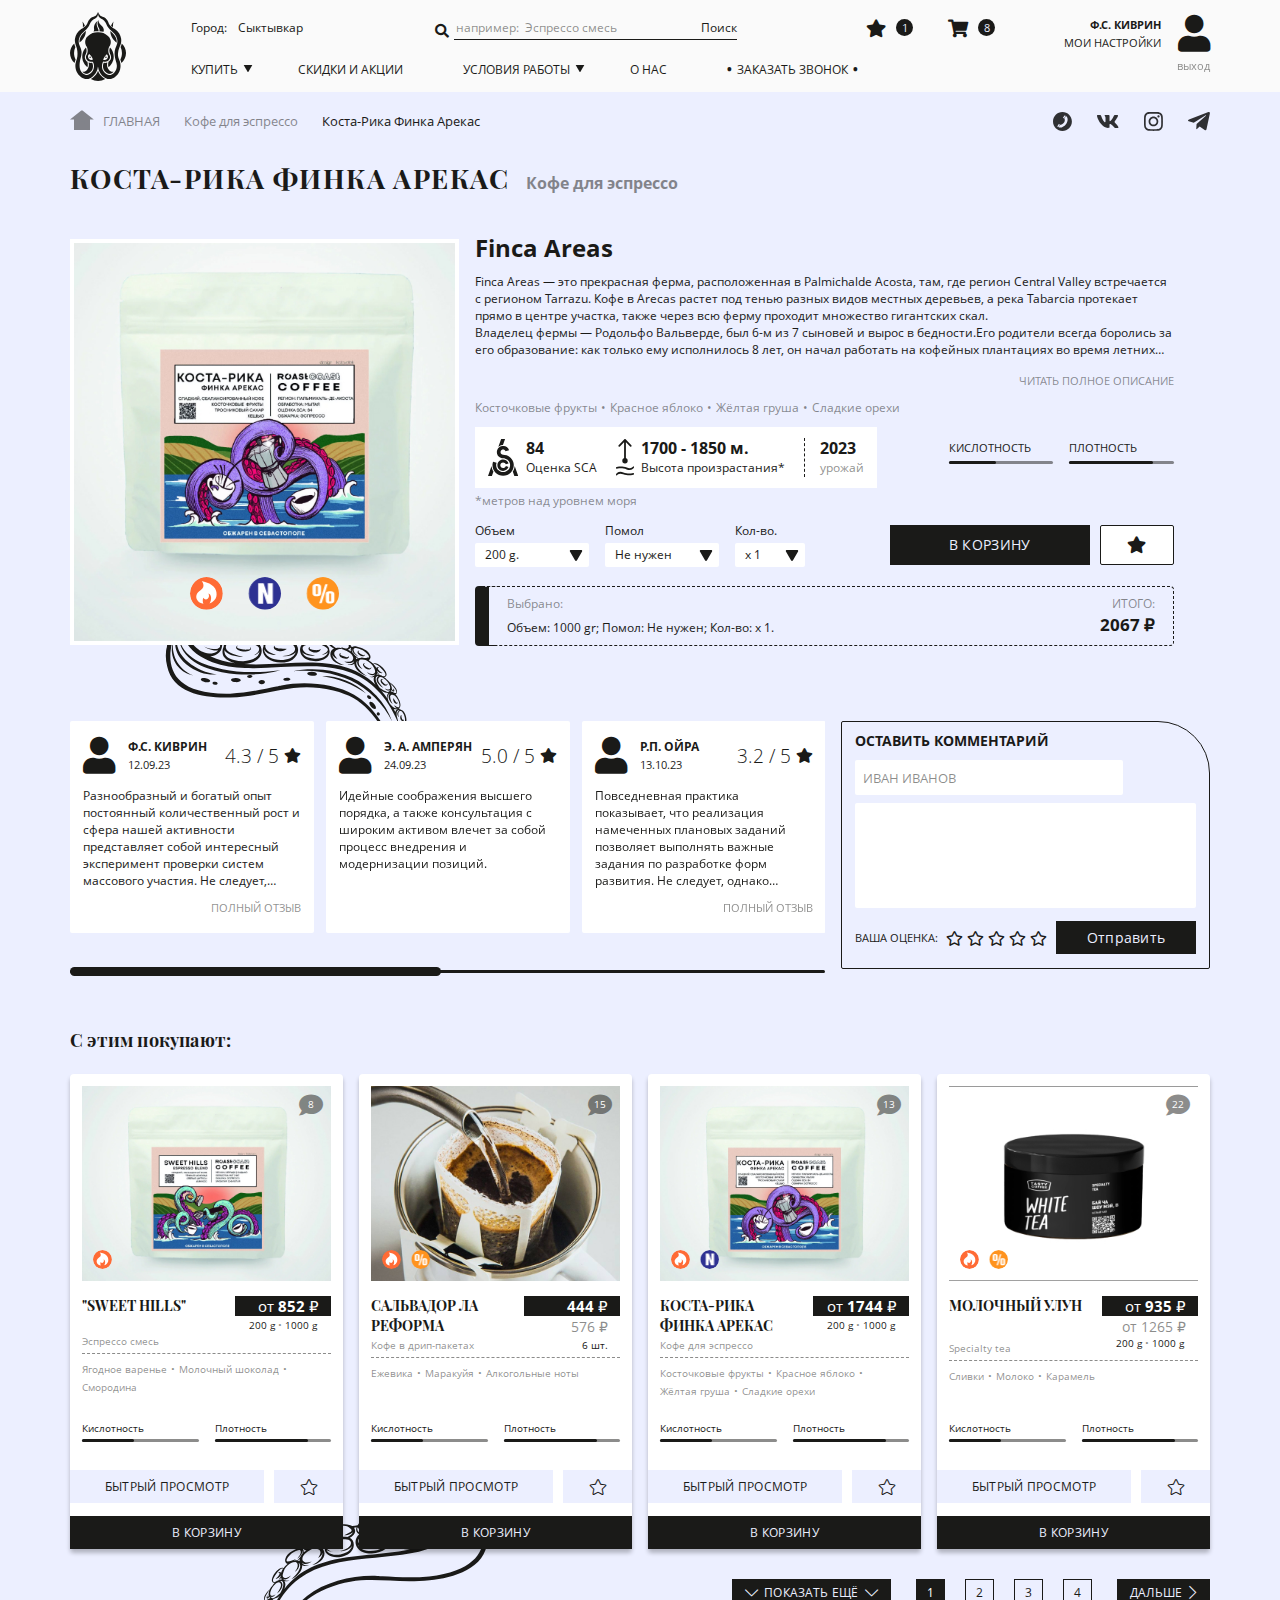
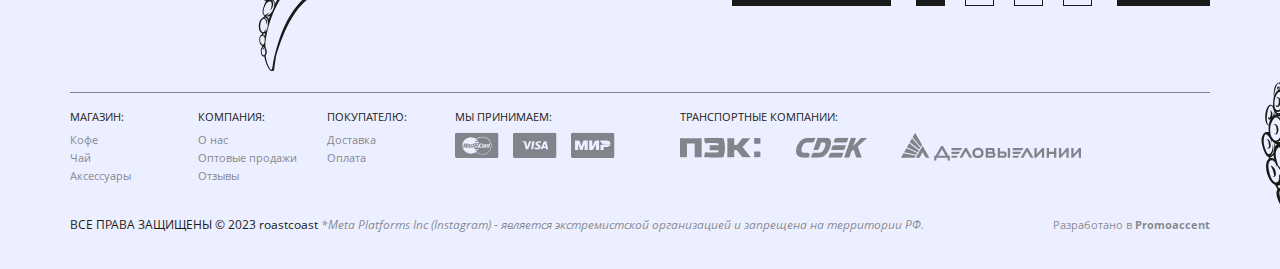
==== commit 2ca470b3: "Add files via upload" ====
--- a/card.html
+++ b/card.html
@@ -22,8 +22,8 @@
 	<link rel="stylesheet" href="libs/slick-1.5.9/slick/slick-theme.css" />
 	<link rel="stylesheet" href="libs/modal-video/modal-video.css" />
 	<link rel="stylesheet" href="css/fonts.css" />
-	<link rel="stylesheet" href="css/main.css?ver=1.11" />
-	<link rel="stylesheet" href="css/media.css?ver=1.11" />
+	<link rel="stylesheet" href="css/main.css?ver=1.12" />
+	<link rel="stylesheet" href="css/media.css?ver=1.12" />
 </head>
 <body>
 
@@ -1095,7 +1095,7 @@
 <script src="libs/mask/jquery.maskedinput.js"></script>
 <script src="libs/modal-video/jquery-modal-video.min.js"></script>
 <script src="libs/jQueryFormStyler-master/jquery.formstyler.min.js"></script>
-<script src="js/common.js?ver=1.11"></script>
+<script src="js/common.js?ver=1.12"></script>
 <!-- Yandex.Metrika counter --><!-- /Yandex.Metrika counter -->
 <!-- Google Analytics counter --><!-- /Google Analytics counter -->
 </body>
--- a/css/main.css
+++ b/css/main.css
@@ -97,14 +97,21 @@
 	padding: 0 12px;
 }
 .billbord {
-	padding-top: 149px;
-	min-height: 960px;
+	height: calc(100vh - 111px);
+	padding-bottom: 30px;
+	display: flex;
+	flex-direction: column;
+	justify-content: center;
+	align-items: flex-start;
 	color: #ECEFFF;
 	background-image: url(../img/billbord.jpg);
 	background-repeat: no-repeat;
 	background-position: center;
 	background-size: cover;
 	position: relative;
+}
+.slider-billbord:not(.slick-initialized) > li:not(:first-child) {
+  display: none;
 }
 .title-big {
 	font-size: 54px;
@@ -182,8 +189,8 @@
 	z-index: 2;
 }
 .controls-billbord {
-	margin-top: 80px;
-	padding-bottom: 18px;
+	margin-top: 60px;
+	padding-bottom: 15px;
 	display: flex;
 	align-items: center;
 	justify-content: flex-end;
@@ -291,7 +298,7 @@
 	display: block;
 }
 .logo-billbord {
-	margin-top: 68px;
+	margin-top: 55px;
 }
 .btn-video {
 	width: 115px;
@@ -2462,7 +2469,7 @@
 .description-card__text {
 	font-size: 14px;
 	line-height: 18px;
-		display: -webkit-box;
+	display: -webkit-box;
 	-webkit-line-clamp: 6;
 	-webkit-box-orient: vertical;  
 	overflow: hidden;
@@ -2473,9 +2480,9 @@
 .description-card__bottom {
 	padding-top: 20px;
 	font-size: 12px;
-line-height: normal;
-text-transform: uppercase;
-color: rgba(26, 26, 24, 0.50);
+	line-height: normal;
+	text-transform: uppercase;
+	color: rgba(26, 26, 24, 0.50);
 	text-align: right;
 }
 .description-card__bottom a {
@@ -2511,8 +2518,8 @@
 }
 .rating-card__item_year p {
 	font-size: 12px;
-text-transform: lowercase;
-color: rgba(26, 26, 24, 0.50);
+	text-transform: lowercase;
+	color: rgba(26, 26, 24, 0.50);
 }
 .card-properties .rating-card {
 	padding-left: 20px;
@@ -2536,11 +2543,11 @@
 	font-size: 19px;
 	border-radius: 2px;
 	color: #1A1A18;
-border: 1px solid #1A1A18;
-background: #FFF;
+	border: 1px solid #1A1A18;
+	background: #FFF;
 }
 .card-actions .btn-star.btn-star_card.active {
-    color: #FF6B35;
+	color: #FF6B35;
 }
 .card-actions .buttons-card {
 	margin-top: 0;
@@ -2550,13 +2557,13 @@
 	margin-top: 26px;
 	border: 1px dashed #1A1A18;
 	border-radius: 4px;
-border-left: 14px solid #1A1A18;
+	border-left: 14px solid #1A1A18;
 }
 .form-comment {
 	padding: 13px 19px;
 	padding-bottom: 18px;
 	border-radius: 2px 52px 2px 2px;
-border: 1px solid #1A1A18;
+	border: 1px solid #1A1A18;
 }
 .item-form textarea {
 	height: 125px;
@@ -2569,6 +2576,7 @@
 }
 .form-comment .item-form input {
 	max-width: 268px;
+	text-transform: uppercase;
 }
 .title-min {
 	font-size: 14px;
@@ -2596,36 +2604,36 @@
 	background-size: cover;
 }
 .rating {
-  display: flex;
-  align-items: center;
+	display: flex;
+	align-items: center;
 }
 .rating__item {
-  font-size: 16px;
-  color: #1A1A18;
-  cursor: pointer;
-  transition: all 0.3s;
-  margin-right: 7px;
+	font-size: 16px;
+	color: #1A1A18;
+	cursor: pointer;
+	transition: all 0.3s;
+	margin-right: 7px;
 }
 .rating_1 > .rating__item:nth-child(1) i {
-  font-weight: 700;
+	font-weight: 700;
 }
 .rating_2 > .rating__item:nth-child(-n+2) i {
-  font-weight: 700;
+	font-weight: 700;
 }
 .rating_3 > .rating__item:nth-child(-n+3) i {
-  font-weight: 700;
+	font-weight: 700;
 }
 .rating_4 > .rating__item:nth-child(-n+4) i {
-  font-weight: 700;
+	font-weight: 700;
 }
 .rating_5 > .rating__item:nth-child(-n+5) i {
-  font-weight: 700;
+	font-weight: 700;
 }
 .rating__item.active {
-  font-weight: 700;
+	font-weight: 700;
 }
 .title-rating {
-		margin-right: 10px;
+	margin-right: 10px;
 	text-transform: uppercase;
 }
 .rating-wrap {
@@ -2659,7 +2667,7 @@
 	padding-top: 15px;
 	min-height: 100%;
 	border-radius: 2px;
-background: #FFF;
+	background: #FFF;
 }
 .item-review__head {
 	margin-bottom: 20px;
@@ -2695,7 +2703,7 @@
 }
 .item-review__text {
 	line-height: normal;
-		display: -webkit-box;
+	display: -webkit-box;
 	-webkit-line-clamp: 6;
 	-webkit-box-orient: vertical;  
 	overflow: hidden;
@@ -2816,14 +2824,14 @@
 }
 .fixed-buttons__call {
 	width: 58px;
-height: 58px;
-margin-bottom: 70px;
-margin-top: -70px;
-border-radius: 50%;
-background-color: #fff;
-display: flex;
-align-items: center;
-justify-content: center;
+	height: 58px;
+	margin-bottom: 70px;
+	margin-top: -70px;
+	border-radius: 50%;
+	background-color: #fff;
+	display: flex;
+	align-items: center;
+	justify-content: center;
 }
 .fixed-buttons_socials {
 	width: 39px;
@@ -2867,7 +2875,7 @@
 	position: relative;
 }
 .text-about {
-		display: -webkit-box;
+	display: -webkit-box;
 	-webkit-line-clamp: 6;
 	-webkit-box-orient: vertical;  
 	overflow: hidden;
@@ -2911,7 +2919,7 @@
 	transform: rotate(180deg);
 }
 .wrapper-text.active .btn-main {
-		background: rgba(26, 26, 24, 1);
+	background: rgba(26, 26, 24, 1);
 }
 .wrapper-text.active .gradient-text {
 	height: 0;
@@ -2941,9 +2949,9 @@
 }
 .item-select_sorting .jq-selectbox__select-text {
 	height: 28px;
-border-radius: 2px;
-background: #ECEFFF;
-box-shadow: none;
+	border-radius: 2px;
+	background: #ECEFFF;
+	box-shadow: none;
 }
 .item-select_sorting .jq-selectbox__trigger {
 	right: 12px;
@@ -2956,8 +2964,8 @@
 	padding: 5px 0;
 	padding-left: 30px;
 	margin-bottom: 9px;
-background: #ECEFFF;
-position: relative;
+	background: #ECEFFF;
+	position: relative;
 }
 .item-select_sorting .jq-selectbox__dropdown li::before {
 	position: absolute;
@@ -2975,7 +2983,7 @@
 .wrap-user {
 	font-size: 12px;
 	line-height: 19px;
-	    margin-bottom: -44px;
+	margin-bottom: -44px;
 	text-transform: uppercase;
 	display: flex;
 	flex-direction: column;
@@ -2992,17 +3000,17 @@
 	margin-right: 0;
 }
 .user-header__name {
-font-weight: 700;
+	font-weight: 700;
 }
 .user-header a {
 	color: #1A1A18;
 }
 .wrap-user .link-leave {
 	margin-top: 5px;
-color: rgba(26, 26, 24, 0.50);
-text-transform: lowercase;
-position: relative;
-z-index: 7;
+	color: rgba(26, 26, 24, 0.50);
+	text-transform: lowercase;
+	position: relative;
+	z-index: 7;
 }
 .wrap-user .link-leave:hover {
 	color: rgba(26, 26, 24, 1);
@@ -3012,7 +3020,7 @@
 	padding: 5px 25px;
 	padding-bottom: 14px;
 	border-radius: 0px 0px 2px 2px;
-background: #FAFAFA;
+	background: #FAFAFA;
 	top: 100%;
 	z-index: 4;
 	right: 0;
--- a/css/media.css
+++ b/css/media.css
@@ -4,9 +4,9 @@
         margin-left: 65px;
     }
     .form-search {
-     width: 305px;
- }
- .header__links a {
+       width: 305px;
+   }
+   .header__links a {
     margin-right: 45px;
 }
 .btn-header i {
@@ -29,10 +29,10 @@
     margin-top: 21px;
 }
 .logo img {
- width: 56px;
+   width: 56px;
 }
 .header {
- padding-top: 15px;
+   padding-top: 15px;
 }
 .header__wrapper .logo {
     top: -7px;
@@ -47,18 +47,17 @@
     top: 4px;
 }
 .socials-header {
- margin-top: 20px;
+   margin-top: 20px;
 }
 .socials-header img {
- max-width: 22px;
- max-height: 19px;
+   max-width: 22px;
+   max-height: 19px;
 }
 .socials-header li {
     margin-right: 25px;
 }
 .billbord {
-	padding-top: 110px;
-	min-height: 800px;
+    height: calc(100vh - 92px);
 }
 .text-small p {
     margin-bottom: 13px;
@@ -86,7 +85,7 @@
 	height: 6px;
 }
 .slider-billbord {
-	margin-right: -90px;
+	margin-right: -120px;
 }
 .billbord-button .btn-main {
 	padding: 0 37px;
@@ -100,22 +99,22 @@
     font-size: 19px;
 }
 .controls-billbord {
-    margin-top: 50px;
-    margin-right: -90px;
-    padding-bottom: 15px;
+    margin-top: 30px;
+    margin-right: -120px;
+    padding-bottom: 12px;
 }
 .title-big {
     font-size: 48px;
     letter-spacing: 1.5px;
 }
 .billbord .title-big {
-    padding-bottom: 21px;
+    padding-bottom: 17px;
 }
 .logo-billbord img {
-	max-width: 600px;
+	max-width: 550px;
 }
 .logo-billbord {
-    margin-top: 50px;
+    margin-top: 35px;
 }
 .btn-video {
     width: 100px;
@@ -197,8 +196,8 @@
     margin-right: 17px;
 }
 .item-catalog__info {
- margin-bottom: 6px;
- padding-right: 12px;
+   margin-bottom: 6px;
+   padding-right: 12px;
 }
 .price-old {
     font-size: 14px;
@@ -326,8 +325,8 @@
     margin-top: 4px;
 }
 .sorting-statuses__item img {
- max-width: 42px;
- max-height: 42px;
+   max-width: 42px;
+   max-height: 42px;
 }
 .sorting-categories {
     padding-left: 15px;
@@ -408,7 +407,7 @@
     padding-bottom: 36px;
 }
 .col_companies .list-icons li {
- margin-right: 15px;
+   margin-right: 15px;
 }
 .list-icons li {
     margin-right: 14px;
@@ -417,11 +416,11 @@
 	max-width: initial;
 }
 .list-icons img {
- max-width: 44px;
+   max-width: 44px;
 }
 .col_companies .list-icons li img {
- transform: scale(0.8);
- transform-origin: 0 0;
+   transform: scale(0.8);
+   transform-origin: 0 0;
 }
 .footer__copyright {
     font-size: 12px;
@@ -511,15 +510,15 @@
     padding: 10px 16px;
     padding-bottom: 12px;
     margin-bottom: 10px;
-    }
-    .line-basket__title {
+}
+.line-basket__title {
     font-size: 15px;
 }
 .bottom-basket .btn-main {
     width: 320px;
-    }
-    .line-basket__price,
-    .bottom-basket__price {
+}
+.line-basket__price,
+.bottom-basket__price {
     font-size: 17px;
 }
 .title-successfully {
@@ -530,25 +529,25 @@
     padding: 20px;
     font-size: 11px;
     margin-top: 35px;
-    }
-    .head-modal__logo {
+}
+.head-modal__logo {
     width: 125px;
     height: 125px;
 }
 .head-modal__logo img {
     width: 69px;
-    }
+}
 
 .modal-main::before {
     height: 2px;
     top: 40px;
     left: 20px;
     right: 20px;
-    }
-    .head-modal::before, .head-modal::after {
-        top: 16px;
-    }
-    .modal-main__title {
+}
+.head-modal::before, .head-modal::after {
+    top: 16px;
+}
+.modal-main__title {
     font-size: 20px;
     padding-bottom: 19px;
 }
@@ -560,18 +559,18 @@
 }
 .close-modal {
     font-size: 13px;
-    }
-    .close-modal__icon {
+}
+.close-modal__icon {
     width: 33px;
     height: 33px;
-        margin-top: 12px;
-        font-size: 21px;
+    margin-top: 12px;
+    font-size: 21px;
 }
 .text-successful-registration {
     font-size: 13px;
     padding-bottom: 37px;
-    }
-    .title-successful-registration {
+}
+.title-successful-registration {
     font-size: 16px;
     padding-top: 13px;
     padding-bottom: 18px;
@@ -579,28 +578,28 @@
 .error-form {
     font-size: 12px;
     margin-top: 6px;
-    }
+}
 .description-card__bottom {
     padding-top: 15px;
     font-size: 11px;
-    }
-    .description-card__text {
+}
+.description-card__text {
     font-size: 12px;
     line-height: 17px;
-        -webkit-line-clamp: 5;
+    -webkit-line-clamp: 5;
 }
 .description-card__title {
     font-size: 24px;
     padding-bottom: 16px;
-    }
-    .description-card {
+}
+.description-card {
     margin-bottom: 11px;
 }
 .card-properties .title-progressbar {
     font-size: 11px;
     padding-bottom: 4px;
-    }
-    .card-properties .rating-card {
+}
+.card-properties .rating-card {
     padding-left: 13px;
     padding-right: 13px;
 }
@@ -611,15 +610,15 @@
 }    
 .card-properties .progressbars-card {
     width: 225px;
-    }
-   .card-properties .rating-card__item {
+}
+.card-properties .rating-card__item {
     margin-right: 19px;
 }
 .card-properties {
     margin-top: 10px;
     margin-bottom: 12px;
-    }
-    .card-actions .btn-star.btn-star_card {
+}
+.card-actions .btn-star.btn-star_card {
     width: 74px;
     font-size: 17px;
     height: 40px;
@@ -642,7 +641,7 @@
     font-size: 16px;
     margin-left: 17px;
     margin-top: 9px;
-    }
+}
 .page-card__head {
     margin-bottom: 43px;
 }
@@ -650,8 +649,8 @@
     font-size: 13px;
     padding-top: 20px;
     padding-bottom: 30px;
-    }
-  .card-actions .title-select {
+}
+.card-actions .title-select {
     padding-bottom: 3px;
 }
 .page-card__right {
@@ -664,11 +663,11 @@
 .total-card.total-card_page {
     padding: 8px 18px;
     margin-top: 19px;
-    }
-    .row.page-card__top {
-        margin-bottom: 75px;
-    }
-    .page-card__top::before {
+}
+.row.page-card__top {
+    margin-bottom: 75px;
+}
+.page-card__top::before {
     width: 279px;
     height: 173px;
     bottom: -119px;
@@ -677,11 +676,11 @@
 .slider-reviews .swiper-slide {
     width: 256px;
     padding: 0 6px;
-    }
-    .slider-reviews .swiper-wrapper {
-        margin: 0 -6px;
-    }
-    .item-review {
+}
+.slider-reviews .swiper-wrapper {
+    margin: 0 -6px;
+}
+.item-review {
     padding: 16px 13px;
 }
 .item-review__image {
@@ -689,8 +688,8 @@
     height: 37px;
     font-size: 37px;
     margin-right: 8px;
-    }
-    .item-review__rating {
+}
+.item-review__rating {
     font-size: 19px;
 }
 .item-review__rating i {
@@ -702,23 +701,23 @@
 }
 .item-review__head {
     margin-bottom: 13px;
-    }
-    .item-review__more {
+}
+.item-review__more {
     font-size: 11px;
     padding-top: 10px;
 }
 .form-comment {
     padding: 10px 13px;
     padding-bottom: 14px;
-    }
-    .form-comment .item-form {
+}
+.form-comment .item-form {
     margin-bottom: 8px;
 }
 .form-comment .btn-main {
     width: 140px;
     font-size: 14px;
-    }
-    .title-rating {
+}
+.title-rating {
     margin-right: 8px;
     font-size: 11px;
 }
@@ -728,15 +727,15 @@
 }
 .item-form textarea {
     height: 105px;
-    }
-    .page-card {
+}
+.page-card {
     padding-bottom: 45px;
 }
 .recomendation .row_catalog::before {
     width: 230px;
     height: 186px;
-    }
-    .btn-filter {
+}
+.btn-filter {
     margin-right: 60px;
 }
 .btn-filter img {
@@ -748,8 +747,8 @@
 .wrapper-text h2 {
     font-size: 25px;
     padding-bottom: 6px;
-    }
-    .page-catalog .breadcrumbs {
+}
+.page-catalog .breadcrumbs {
     margin-left: 355px;
 }
 .page-catalog .breadcrumbs::before {
@@ -763,8 +762,8 @@
     height: 37px;
     font-size: 37px;
     margin-left: 12px;
-    }
-    .wrap-user {
+}
+.wrap-user {
     font-size: 11px;
     line-height: 18px;
 }
@@ -772,8 +771,8 @@
     width: 285px;
     padding: 5px 20px;
     padding-bottom: 14px;
-    }
-    .dropdown-user__title {
+}
+.dropdown-user__title {
     font-size: 13px;
 }
 .fixed-buttons__call {
@@ -781,17 +780,17 @@
     height: 48px;
     margin-bottom: 50px;
     margin-top: -50px;
-    }
-    .fixed-buttons__call img {
-        max-width: 18px;
-        height: auto;
-    }
-    .fixed-buttons_socials img {
-        max-width: 20px;
-        max-height: 14px;
-        height: auto;
-    }
-    .fixed-buttons_socials {
+}
+.fixed-buttons__call img {
+    max-width: 18px;
+    height: auto;
+}
+.fixed-buttons_socials img {
+    max-width: 20px;
+    max-height: 14px;
+    height: auto;
+}
+.fixed-buttons_socials {
     width: 36px;
     padding: 7px 0;
     border-radius: 12px;
@@ -816,17 +815,17 @@
         width: 275px;
     }
     .menu > li {
-     margin-right: 50px;
- }
- .bottom-billbord__create,
- .bottom-billbord {
-     font-size: 10px;
- }
- .bottom-billbord__descr {
+       margin-right: 50px;
+   }
+   .bottom-billbord__create,
+   .bottom-billbord {
+       font-size: 10px;
+   }
+   .bottom-billbord__descr {
     margin-left: 15px;
 }
 .billbord {
-	min-height: 700px;
+    height: calc(100vh - 87px);
 }
 .row > div {
 	padding: 0 4px;
@@ -866,7 +865,7 @@
 }
 .wholesaler-form {
 	margin-right: -8px;
- padding: 10px 7px;
+   padding: 10px 7px;
 }
 .title-section {
     font-size: 21px;
@@ -905,8 +904,8 @@
 }
 .slider-reviews .swiper-slide {
     width: 300px;
-    }
-    .card-actions .buttons-card .btn-main {
+}
+.card-actions .buttons-card .btn-main {
     width: 160px;
 }
 .btn-filter {
@@ -934,7 +933,10 @@
     }
     .billbord {
         padding-top: 45px;
-        min-height: 645px;
+        padding-bottom: 110px;
+        height: auto;
+        min-height: calc(100vh - 65px);
+        display: block;
     }
     .descr-billbord {
         font-size: 13px;
@@ -1263,99 +1265,99 @@
         max-width: 400px;
     }
     .title-successfully {
-    font-size: 16px;
-    padding-top: 5px;
-    padding-bottom: 3px;
-}
-.buttons-successfully {
-    padding-top: 5px;
-}
-.breadcrumbs {
-    padding-bottom: 20px;
-}
-.page-card__descr {
-    font-size: 14px;
-    margin-left: 14px;
-    margin-top: 5px;
-}
-.page-card__head {
-    margin-bottom: 30px;
-}
-.card-image {
-    margin-bottom: 20px;
-}
-.page-card__top::before {
-    display: none;
-}
-.row.page-card__top {
-    margin-bottom: 35px;
-}
-.slider-reviews .swiper-slide {
-    width: 350px;
-}
-.slider-reviews {
-    margin-bottom: 20px;
-}
-.recomendation .row_catalog::before {
-    left: 0;
-}
-.sorting-block__center .btn-filter {
-    display: none;
-}
-.gradient-text {
-    display: none;
-}
-.section-text {
-    padding-bottom: 30px;
-}
-.wrapper-text .btn-main {
-    margin-top: 25px;
-}
-.page-catalog .breadcrumbs {
-    margin-left: 180px;
-}
-.fixed-buttons {
-    display: none;
-}
-.sorting-block__mobile {
-    display: flex;
-    justify-content: center;
-}
-.btn-filter {
-    margin-right: 0;
-}
-.item-select_sorting {
-    max-width: 100%;
-    margin-bottom: 15px;
-}
-.wrap-user {
-    font-size: 12px;
-    line-height: 19px;
-    margin-bottom: 0;
-}
-.wrap-user {
-    align-items: flex-start;
-}
-.user-header {
-    text-align: left;
-}
-.user-header__image {
-    order: -1;
-    margin-right: 12px;
-    margin-left: 0;
-}
-.dropdown-user {
-    left: 0;
-    top: 100%;
-    box-shadow: 0px 4px 4px 0px rgba(0, 0, 0, 0.25);
-    visibility: visible;
-    opacity: 1;
-    transition: initial;
-    display: none;
-}
-.wrap-user {
-    position: relative;
-}
+        font-size: 16px;
+        padding-top: 5px;
+        padding-bottom: 3px;
+    }
+    .buttons-successfully {
+        padding-top: 5px;
+    }
+    .breadcrumbs {
+        padding-bottom: 20px;
+    }
+    .page-card__descr {
+        font-size: 14px;
+        margin-left: 14px;
+        margin-top: 5px;
+    }
+    .page-card__head {
+        margin-bottom: 30px;
+    }
+    .card-image {
+        margin-bottom: 20px;
+    }
+    .page-card__top::before {
+        display: none;
+    }
+    .row.page-card__top {
+        margin-bottom: 35px;
+    }
+    .slider-reviews .swiper-slide {
+        width: 350px;
+    }
+    .slider-reviews {
+        margin-bottom: 20px;
+    }
+    .recomendation .row_catalog::before {
+        left: 0;
+    }
+    .sorting-block__center .btn-filter {
+        display: none;
+    }
+    .gradient-text {
+        display: none;
+    }
+    .section-text {
+        padding-bottom: 30px;
+    }
+    .wrapper-text .btn-main {
+        margin-top: 25px;
+    }
+    .page-catalog .breadcrumbs {
+        margin-left: 180px;
+    }
+    .fixed-buttons {
+        display: none;
+    }
+    .sorting-block__mobile {
+        display: flex;
+        justify-content: center;
+    }
+    .btn-filter {
+        margin-right: 0;
+    }
+    .item-select_sorting {
+        max-width: 100%;
+        margin-bottom: 15px;
+    }
+    .wrap-user {
+        font-size: 12px;
+        line-height: 19px;
+        margin-bottom: 0;
+    }
+    .wrap-user {
+        align-items: flex-start;
+    }
+    .user-header {
+        text-align: left;
+    }
+    .user-header__image {
+        order: -1;
+        margin-right: 12px;
+        margin-left: 0;
+    }
+    .dropdown-user {
+        left: 0;
+        top: 100%;
+        box-shadow: 0px 4px 4px 0px rgba(0, 0, 0, 0.25);
+        visibility: visible;
+        opacity: 1;
+        transition: initial;
+        display: none;
+    }
+    .wrap-user {
+        position: relative;
+    }
 }
 
 /* Small Devices, Tablets */
@@ -1486,123 +1488,127 @@
     .selects-card {
         margin-top: 8px;
     }
-  #successfully-addcart .modal-card__title {
-    margin-top: 0;
-}
-.basket-amount {
-    font-size: 15px;
-    padding-top: 16px;
-    padding-bottom: 13px;
-}
-.line-basket__title {
-    margin-bottom: 12px;
-}
-.line-basket__value {
-    margin-bottom: 10px;
-    margin-right: 0;
-}
-.line-basket__price {
-    text-align: left;
-}
-.bottom-basket .btn-main {
-    width: 200px;
-}
-.bottom-basket {
-    padding-top: 13px;
-    justify-content: space-between;
-}
-.col_checkbox {
-    order: 2;
-}
-.modal-main .checkbox {
-    max-width: 100%;
-    margin-top: 15px;
-}
-.auth-link {
-    margin-top: 17px;
-    text-align: center;
+    #successfully-addcart .modal-card__title {
+        margin-top: 0;
+    }
+    .basket-amount {
+        font-size: 15px;
+        padding-top: 16px;
+        padding-bottom: 13px;
+    }
+    .line-basket__title {
+        margin-bottom: 12px;
+    }
+    .line-basket__value {
+        margin-bottom: 10px;
+        margin-right: 0;
+    }
+    .line-basket__price {
+        text-align: left;
+    }
+    .bottom-basket .btn-main {
+        width: 200px;
+    }
+    .bottom-basket {
+        padding-top: 13px;
+        justify-content: space-between;
+    }
+    .col_checkbox {
+        order: 2;
+    }
+    .modal-main .checkbox {
+        max-width: 100%;
+        margin-top: 15px;
+    }
+    .auth-link {
+        margin-top: 17px;
+        text-align: center;
     }
     .modal-main .item-form {
-    margin-bottom: 15px;
-}
-.modal-main__title {
-    font-size: 18px;
-    padding-bottom: 15px;
-}
-.modal-main__tentacles {
-    display: none;
-}
-.page-card__head {
-    margin-bottom: 20px;
-    display: block;
-}
-.page-card__descr {
-    font-size: 13px;
-    margin-left: 0;
-    margin-top: 8px;
-}
-.breadcrumbs li:first-child a {
-    padding-left: 29px;
+        margin-bottom: 15px;
+    }
+    .modal-main__title {
+        font-size: 18px;
+        padding-bottom: 15px;
+    }
+    .modal-main__tentacles {
+        display: none;
+    }
+    .page-card__head {
+        margin-bottom: 20px;
+        display: block;
+    }
+    .page-card__descr {
+        font-size: 13px;
+        margin-left: 0;
+        margin-top: 8px;
+    }
+    .breadcrumbs li:first-child a {
+        padding-left: 29px;
     }
     .breadcrumbs li {
-    margin-right: 15px;
-}
-.card-properties {
-    display: block;
-}
-.card-properties .progressbars-card {
-    margin: 0;
-    margin-top: 15px;
-}
-.card-actions {
-    display: block;
-}
-.card-actions .selects-card {
-    max-width: 100%;
-    margin-bottom: 15px;
-}
-.slider-reviews {
-    margin-right: -15px;
-}
-.slider-reviews .swiper-scrollbar {
-    margin-right: 15px;
-    margin-top: 30px;
-    width: initial;
-}
-.recomendation .title-small {
-    font-size: 17px;
-    padding-bottom: 18px;
+        margin-right: 15px;
+    }
+    .card-properties {
+        display: block;
+    }
+    .card-properties .progressbars-card {
+        margin: 0;
+        margin-top: 15px;
+    }
+    .card-actions {
+        display: block;
+    }
+    .card-actions .selects-card {
+        max-width: 100%;
+        margin-bottom: 15px;
+    }
+    .slider-reviews {
+        margin-right: -15px;
+    }
+    .slider-reviews .swiper-scrollbar {
+        margin-right: 15px;
+        margin-top: 30px;
+        width: initial;
+    }
+    .recomendation .title-small {
+        font-size: 17px;
+        padding-bottom: 18px;
     }
     .page-card {
-    padding-bottom: 30px;
-}
-.recomendation {
-    padding-bottom: 50px;
-}
-.recomendation .row_catalog::before {
-    width: 170px;
-    height: 138px;
+        padding-bottom: 30px;
+    }
+    .recomendation {
+        padding-bottom: 50px;
+    }
+    .recomendation .row_catalog::before {
+        width: 170px;
+        height: 138px;
         left: 24px;
         bottom: -76px;
-}
-.breadcrumbs {
-    flex-wrap: wrap;
-}
-.page-catalog .breadcrumbs {
-    margin-left: 0;
-}
-.page-catalog .breadcrumbs::before {
-    display: none;
-}
-.wrapper-text h2 {
-    font-size: 22px;
+    }
+    .breadcrumbs {
+        flex-wrap: wrap;
+    }
+    .page-catalog .breadcrumbs {
+        margin-left: 0;
+    }
+    .page-catalog .breadcrumbs::before {
+        display: none;
+    }
+    .wrapper-text h2 {
+        font-size: 22px;
     }
     .page-catalog {
         background-size: 400px auto;
     }
     .sorting-block__center .sorting-statuses__item {
-    margin-right: 55px;
-}
+        margin-right: 55px;
+    }
+    .card-properties .progressbars-card {
+        width: 260px;
+        max-width: 100%;
+    }
 }
 /* Extra Small Devices, Phones */
 @media only screen and (max-width : 480px) {
@@ -1616,9 +1622,9 @@
         margin-top: -45px;
     }
     .catalog {
-     background-size: 260px auto;
- }
- .wholesaler-form {
+       background-size: 260px auto;
+   }
+   .wholesaler-form {
     padding: 20px;
 }
 .item-trust {
@@ -1736,11 +1742,11 @@
 }
 .title-successfully {
     font-size: 14px;
-    }
-    .buttons-card .btn-main {
-        padding: 0;
-    }
-    .bottom-basket__total {
+}
+.buttons-card .btn-main {
+    padding: 0;
+}
+.bottom-basket__total {
     margin-left: 10px;
 }
 .bottom-basket .btn-main {
@@ -1764,18 +1770,18 @@
 }
 .card-image .list-status {
     bottom: 23px;
-    }
-    .card-image .list-status .item-status {
-        width: 28px;
-        height: 28px;
-    }
-    .page-card__right .card-features {
-        font-size: 12px;
-    }
-    .card-properties .rating-card {
-        font-size: 12px;
-    }
-    .slider-reviews .swiper-slide {
+}
+.card-image .list-status .item-status {
+    width: 28px;
+    height: 28px;
+}
+.page-card__right .card-features {
+    font-size: 12px;
+}
+.card-properties .rating-card {
+    font-size: 12px;
+}
+.slider-reviews .swiper-slide {
     width: 320px;
 }
 .rating-wrap {
@@ -1785,6 +1791,9 @@
     font-size: 12px;
     margin: 0;
     margin-bottom: 5px;
+}
+.total-card.total-card_page .total-card__left {
+    max-width: 165px;
 }
 }
 
